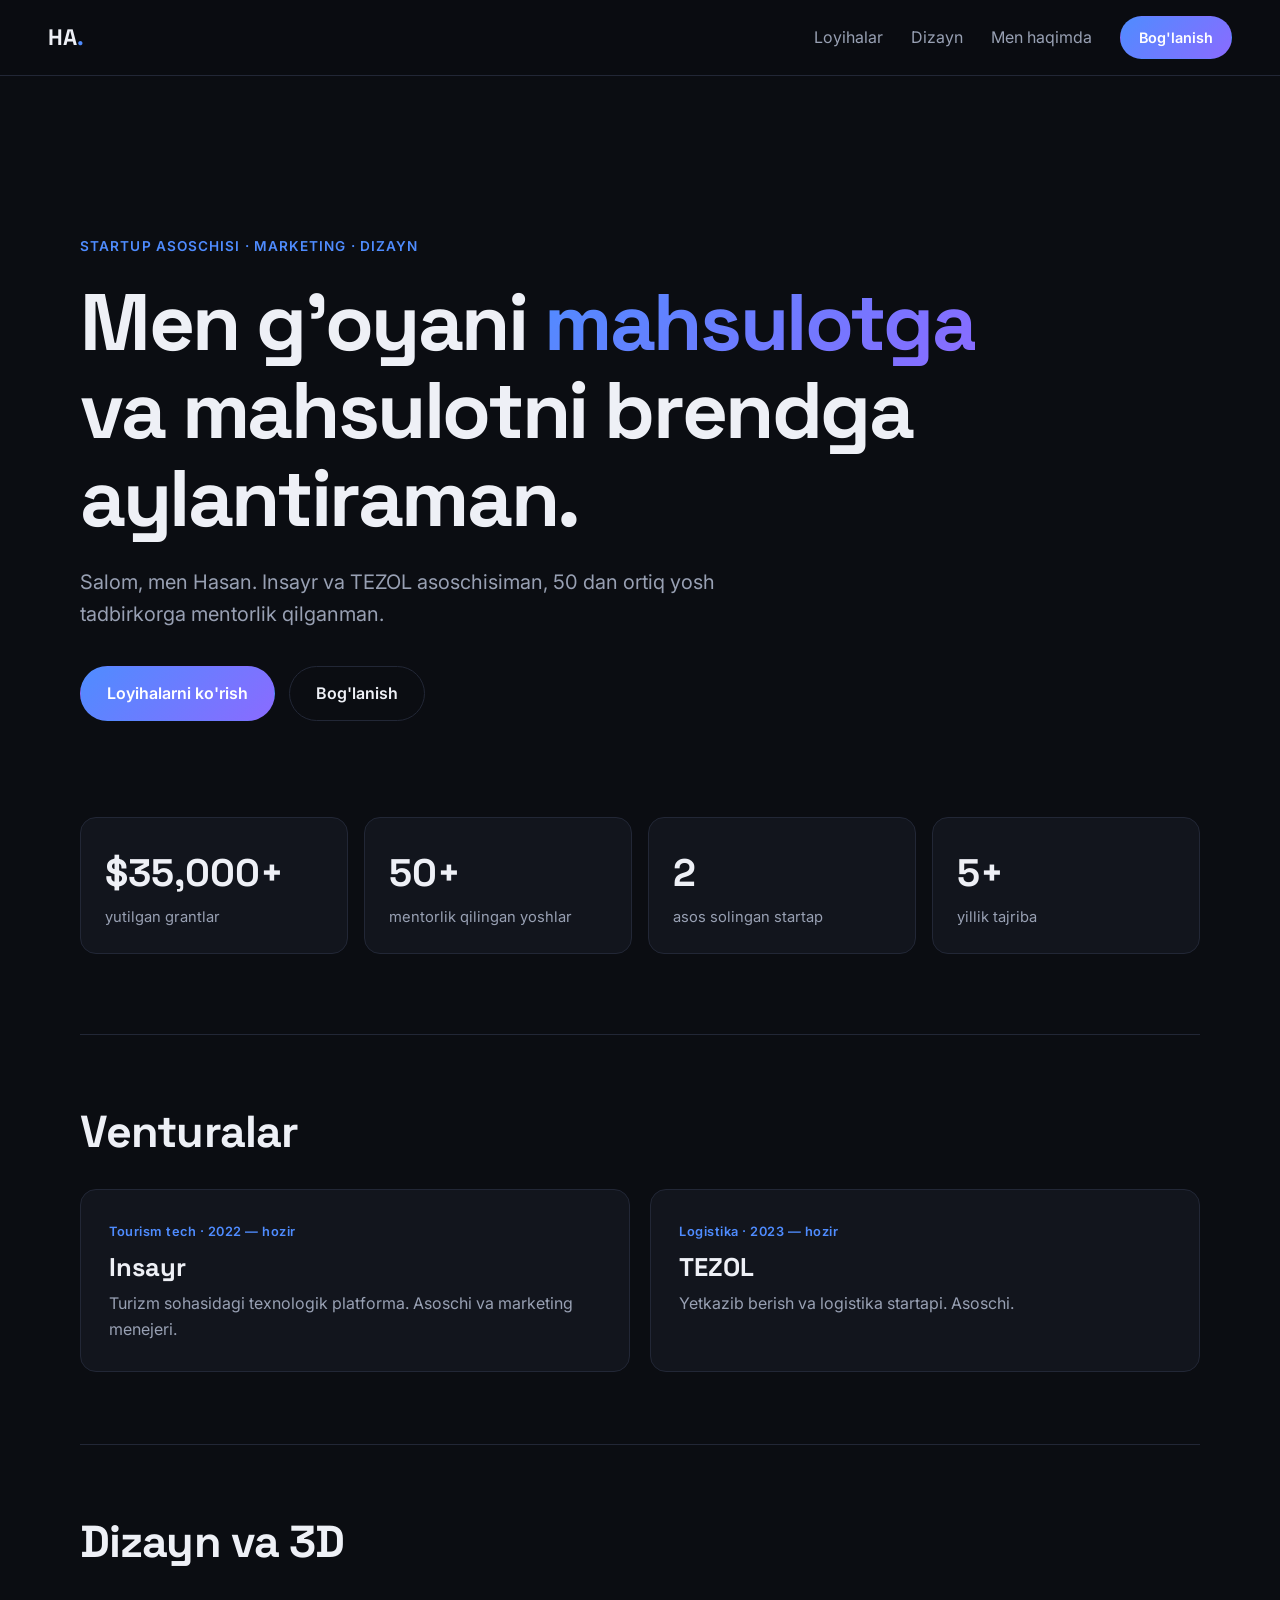
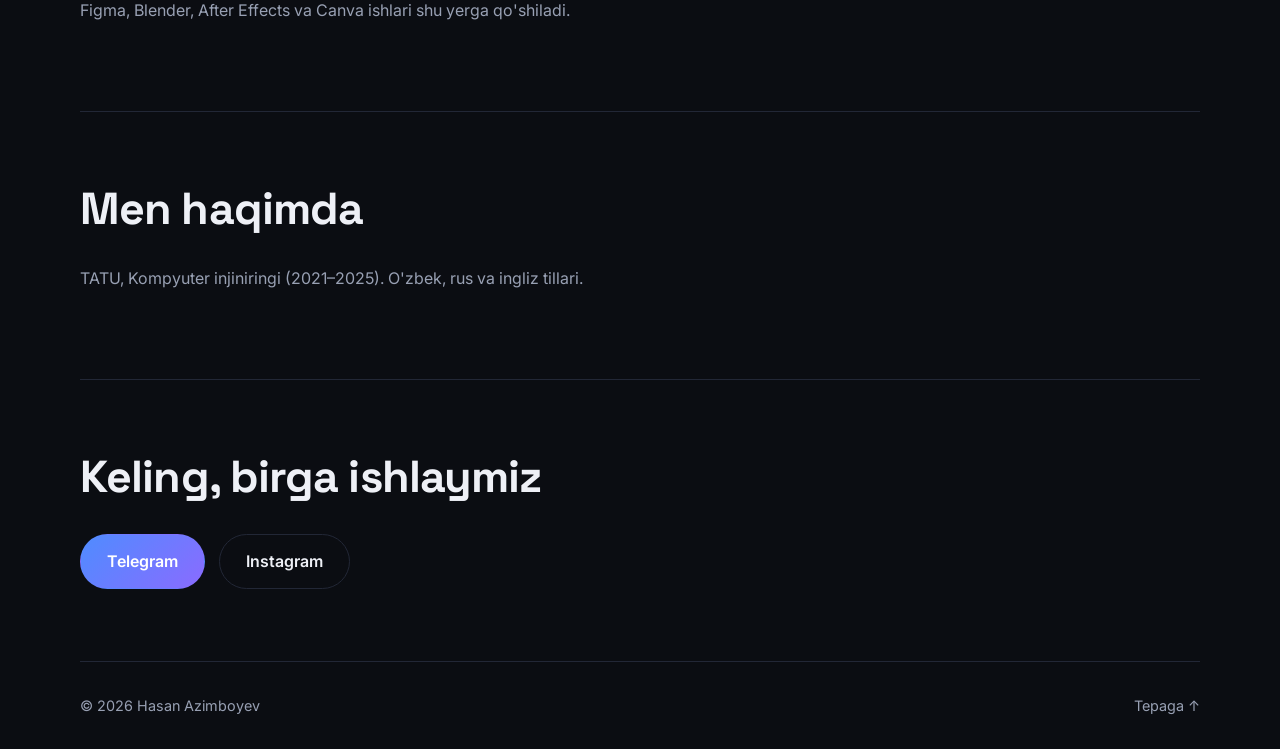
==== index.html @ 74a9dcaf "Add portfolio site: stage 1 (structure, design system, hero, sections) Co-Authored-By: Claude Sonnet" ====
<!doctype html>
<html lang="uz">
<head>
  <meta charset="utf-8">
  <meta name="viewport" content="width=device-width, initial-scale=1">
  <title>Hasan Azimboyev — Startup asoschisi, marketing va dizayn</title>
  <meta name="description" content="Hasan Azimboyev: Insayr va TEZOL asoschisi, marketing menejeri va dizayner. Portfolio.">
  <meta name="theme-color" content="#0b0d12">
  <link rel="preconnect" href="https://fonts.googleapis.com">
  <link rel="preconnect" href="https://fonts.gstatic.com" crossorigin>
  <link href="https://fonts.googleapis.com/css2?family=Inter:wght@400;500;600&family=Space+Grotesk:wght@500;600;700&display=swap" rel="stylesheet">
  <link rel="stylesheet" href="css/style.css">
</head>
<body>

  <!-- NAVIGATSIYA -->
  <header class="nav" id="top">
    <a class="nav__logo" href="#top">HA<span>.</span></a>
    <nav class="nav__links" id="navLinks" aria-label="Asosiy menyu">
      <a href="#ventures">Loyihalar</a>
      <a href="#design">Dizayn</a>
      <a href="#about">Men haqimda</a>
      <a href="#contact" class="btn btn--small">Bog'lanish</a>
    </nav>
    <button class="nav__toggle" id="navToggle" aria-label="Menyuni ochish" aria-expanded="false">
      <span></span><span></span>
    </button>
  </header>

  <main>
    <!-- 1. HERO -->
    <section class="hero container">
      <p class="eyebrow reveal">Startup asoschisi · Marketing · Dizayn</p>
      <h1 class="hero__title reveal">Men g'oyani <em>mahsulotga</em> va mahsulotni brendga aylantiraman.</h1>
      <p class="hero__lead reveal">Salom, men Hasan. Insayr va TEZOL asoschisiman, 50 dan ortiq yosh tadbirkorga mentorlik qilganman.</p>
      <div class="hero__cta reveal">
        <a href="#ventures" class="btn">Loyihalarni ko'rish</a>
        <a href="#contact" class="btn btn--ghost">Bog'lanish</a>
      </div>
    </section>

    <!-- 2. RAQAMLAR -->
    <section class="stats container" aria-label="Natijalar">
      <div class="stat reveal"><strong data-count="35000" data-prefix="$" data-suffix="+">$35,000+</strong><span>yutilgan grantlar</span></div>
      <div class="stat reveal"><strong data-count="50" data-suffix="+">50+</strong><span>mentorlik qilingan yoshlar</span></div>
      <div class="stat reveal"><strong data-count="2" data-suffix="">2</strong><span>asos solingan startap</span></div>
      <div class="stat reveal"><strong data-count="5" data-suffix="+">5+</strong><span>yillik tajriba</span></div>
    </section>

    <!-- 3. LOYIHALAR (4-bosqichda to'ldiriladi) -->
    <section class="section container" id="ventures">
      <h2 class="section__title reveal">Venturalar</h2>
      <div class="cards">
        <article class="card reveal">
          <span class="card__tag">Tourism tech · 2022 — hozir</span>
          <h3>Insayr</h3>
          <p>Turizm sohasidagi texnologik platforma. Asoschi va marketing menejeri.</p>
        </article>
        <article class="card reveal">
          <span class="card__tag">Logistika · 2023 — hozir</span>
          <h3>TEZOL</h3>
          <p>Yetkazib berish va logistika startapi. Asoschi.</p>
        </article>
      </div>
    </section>

    <!-- 4. DIZAYN VA 3D (4-bosqichda to'ldiriladi) -->
    <section class="section container" id="design">
      <h2 class="section__title reveal">Dizayn va 3D</h2>
      <p class="muted reveal">Figma, Blender, After Effects va Canva ishlari shu yerga qo'shiladi.</p>
    </section>

    <!-- 5. MEN HAQIMDA (4-bosqichda to'ldiriladi) -->
    <section class="section container" id="about">
      <h2 class="section__title reveal">Men haqimda</h2>
      <p class="muted reveal">TATU, Kompyuter injiniringi (2021–2025). O'zbek, rus va ingliz tillari.</p>
    </section>

    <!-- 6. ALOQA -->
    <section class="section container contact" id="contact">
      <h2 class="section__title reveal">Keling, birga ishlaymiz</h2>
      <div class="contact__links reveal">
        <a class="btn" href="https://t.me/Azimboyev_h" target="_blank" rel="noopener">Telegram</a>
        <a class="btn btn--ghost" href="https://instagram.com/hasan.az1mov" target="_blank" rel="noopener">Instagram</a>
      </div>
    </section>
  </main>

  <footer class="footer container">
    <span>© <span id="year">2026</span> Hasan Azimboyev</span>
    <a href="#top">Tepaga ↑</a>
  </footer>

  <script src="js/main.js"></script>
</body>
</html>
---- css/style.css ----
/* ===== 1. DIZAYN TIZIMI ===== */
:root {
  --bg: #0b0d12;
  --bg-2: #12151d;
  --text: #eef0f6;
  --muted: #98a0b3;
  --line: #222736;
  --accent: #4f8cff;
  --accent-2: #8a6bff;
  --radius: 16px;
  --font-body: "Inter", system-ui, -apple-system, "Segoe UI", sans-serif;
  --font-head: "Space Grotesk", var(--font-body);
  --gutter: clamp(16px, 5vw, 48px);
}

/* ===== 2. BAZA ===== */
*, *::before, *::after { box-sizing: border-box; }
html { scroll-behavior: smooth; scroll-padding-top: 80px; }
body {
  margin: 0;
  background: var(--bg);
  color: var(--text);
  font-family: var(--font-body);
  line-height: 1.6;
  -webkit-font-smoothing: antialiased;
}
a { color: inherit; text-decoration: none; }
h1, h2, h3 { font-family: var(--font-head); line-height: 1.1; margin: 0; }
.container { width: min(1120px, 100% - var(--gutter) * 2); margin-inline: auto; }
.muted { color: var(--muted); }

/* ===== 3. TUGMALAR ===== */
.btn {
  display: inline-flex; align-items: center; justify-content: center;
  padding: 14px 26px; border-radius: 999px; font-weight: 600;
  background: linear-gradient(135deg, var(--accent), var(--accent-2));
  color: #fff; border: 1px solid transparent;
  transition: transform .2s ease, box-shadow .2s ease;
}
.btn:hover { transform: translateY(-2px); box-shadow: 0 10px 30px -10px var(--accent); }
.btn--ghost { background: transparent; border-color: var(--line); color: var(--text); }
.btn--ghost:hover { border-color: var(--accent); box-shadow: none; }
.btn--small { padding: 9px 18px; font-size: .9rem; }

/* ===== 4. NAVIGATSIYA ===== */
.nav {
  position: sticky; top: 0; z-index: 50;
  display: flex; align-items: center; justify-content: space-between;
  padding: 16px var(--gutter);
  background: color-mix(in srgb, var(--bg) 80%, transparent);
  backdrop-filter: blur(14px);
  border-bottom: 1px solid var(--line);
}
.nav__logo { font-family: var(--font-head); font-weight: 700; font-size: 1.4rem; }
.nav__logo span { color: var(--accent); }
.nav__links { display: flex; align-items: center; gap: 28px; }
.nav__links a:not(.btn) { color: var(--muted); transition: color .2s; }
.nav__links a:not(.btn):hover { color: var(--text); }
.nav__toggle { display: none; background: none; border: 0; padding: 8px; cursor: pointer; }
.nav__toggle span { display: block; width: 24px; height: 2px; background: var(--text); margin: 6px 0; transition: transform .25s; }

/* ===== 5. HERO ===== */
.hero { padding: clamp(72px, 14vw, 160px) 0 clamp(48px, 8vw, 96px); }
.eyebrow { color: var(--accent); font-weight: 600; letter-spacing: .08em; text-transform: uppercase; font-size: .85rem; margin: 0 0 20px; }
.hero__title { font-size: clamp(2.4rem, 7vw, 5rem); letter-spacing: -0.03em; max-width: 18ch; }
.hero__title em {
  font-style: normal;
  background: linear-gradient(135deg, var(--accent), var(--accent-2));
  -webkit-background-clip: text; background-clip: text; color: transparent;
}
.hero__lead { color: var(--muted); font-size: clamp(1.05rem, 2vw, 1.25rem); max-width: 52ch; margin: 24px 0 36px; }
.hero__cta { display: flex; flex-wrap: wrap; gap: 14px; }

/* ===== 6. RAQAMLAR ===== */
.stats {
  display: grid; grid-template-columns: repeat(4, 1fr); gap: 16px;
  padding-bottom: 80px;
}
.stat { background: var(--bg-2); border: 1px solid var(--line); border-radius: var(--radius); padding: 24px; }
.stat strong { display: block; font-family: var(--font-head); font-size: clamp(1.7rem, 3.5vw, 2.4rem); }
.stat span { color: var(--muted); font-size: .92rem; }

/* ===== 7. BO'LIMLAR VA KARTALAR ===== */
.section { padding: 72px 0; border-top: 1px solid var(--line); }
.section__title { font-size: clamp(1.8rem, 4vw, 2.8rem); margin-bottom: 32px; letter-spacing: -0.02em; }
.cards { display: grid; grid-template-columns: repeat(auto-fit, minmax(280px, 1fr)); gap: 20px; }
.card { background: var(--bg-2); border: 1px solid var(--line); border-radius: var(--radius); padding: 28px; transition: transform .25s, border-color .25s; }
.card:hover { transform: translateY(-4px); border-color: var(--accent); }
.card__tag { color: var(--accent); font-size: .8rem; font-weight: 600; letter-spacing: .04em; }
.card h3 { font-size: 1.6rem; margin: 10px 0; }
.card p { color: var(--muted); margin: 0; }

/* ===== 8. ALOQA VA FOOTER ===== */
.contact__links { display: flex; flex-wrap: wrap; gap: 14px; }
.footer { display: flex; justify-content: space-between; padding: 32px 0; color: var(--muted); border-top: 1px solid var(--line); font-size: .9rem; }

/* ===== 9. ANIMATSIYA ===== */
.reveal { opacity: 0; transform: translateY(24px); transition: opacity .7s ease, transform .7s ease; }
.reveal.is-visible { opacity: 1; transform: none; }
@media (prefers-reduced-motion: reduce) {
  html { scroll-behavior: auto; }
  .reveal { opacity: 1; transform: none; transition: none; }
}

/* ===== 10. MOBIL ===== */
@media (max-width: 760px) {
  .stats { grid-template-columns: repeat(2, 1fr); }
  .nav__toggle { display: block; }
  .nav__links {
    position: absolute; inset: 100% 0 auto 0; flex-direction: column; align-items: flex-start;
    gap: 18px; padding: 24px var(--gutter); background: var(--bg-2);
    border-bottom: 1px solid var(--line); display: none;
  }
  .nav__links.is-open { display: flex; }
}
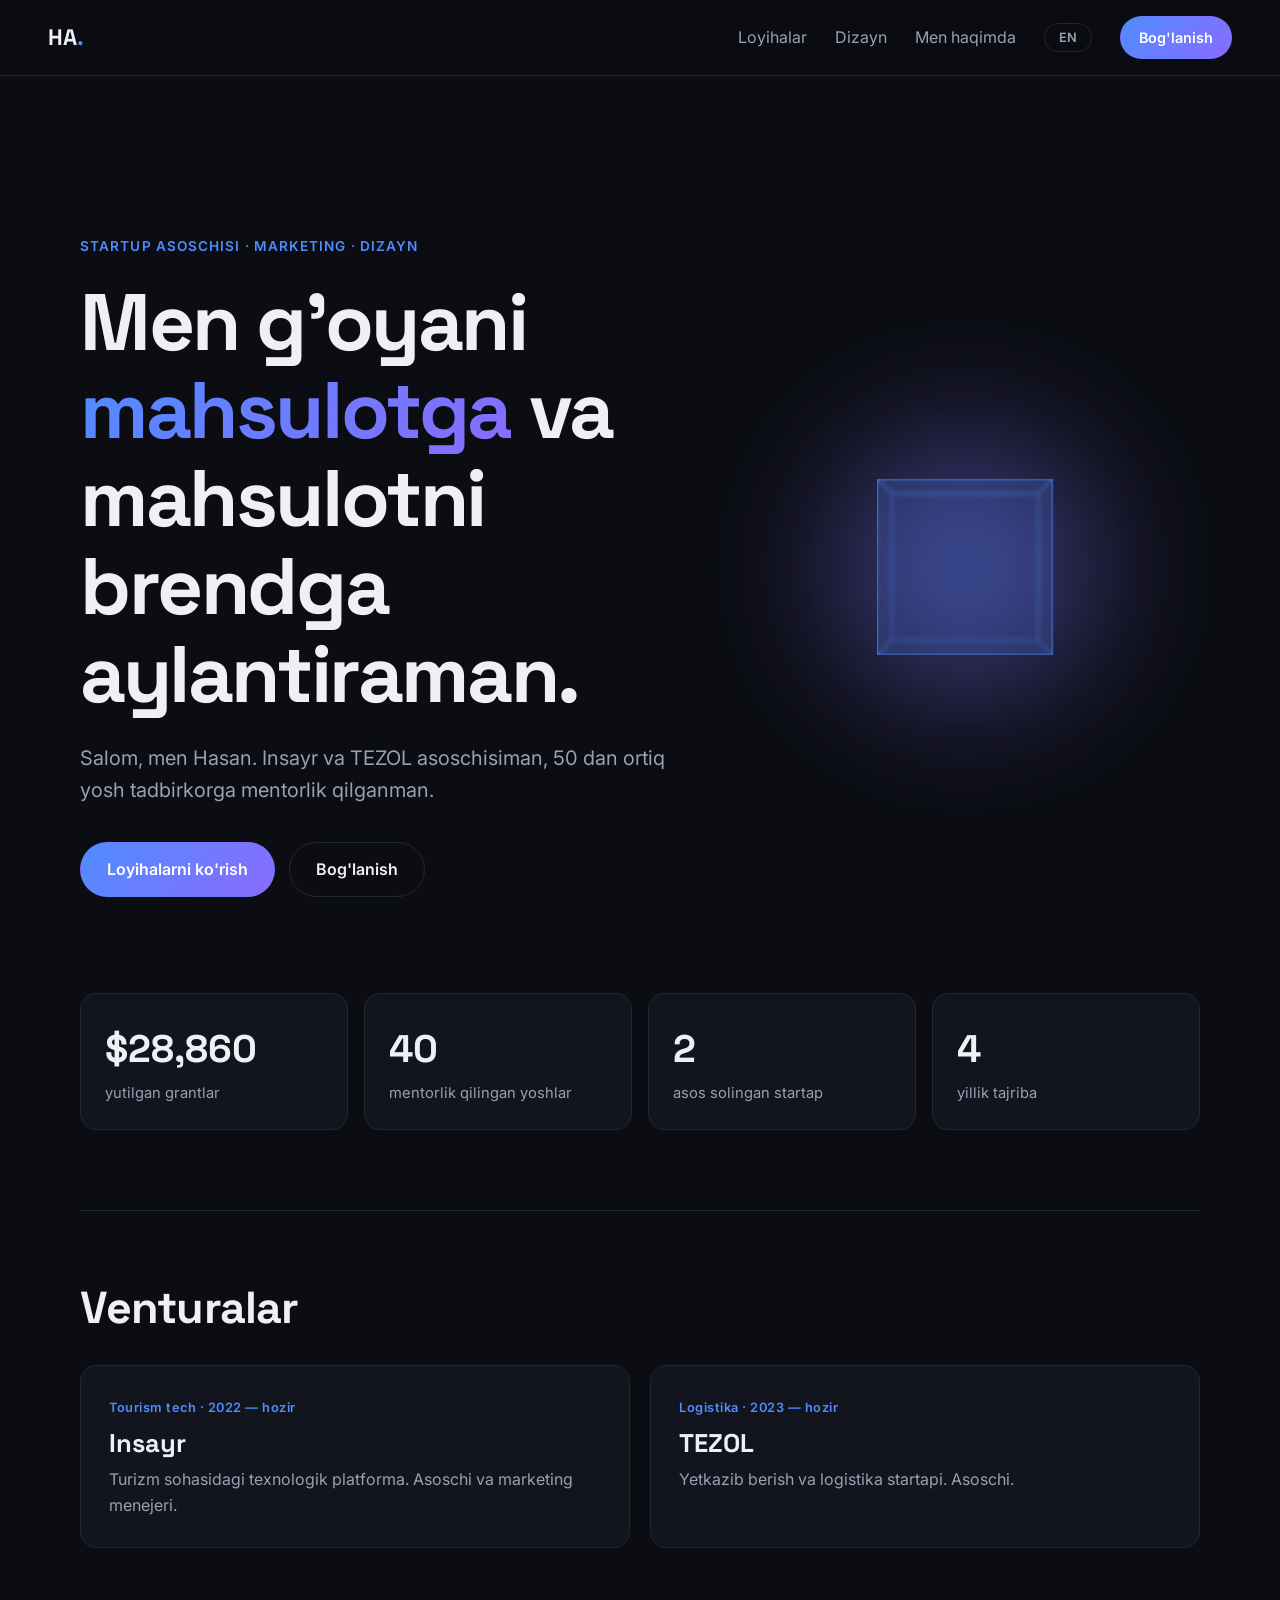
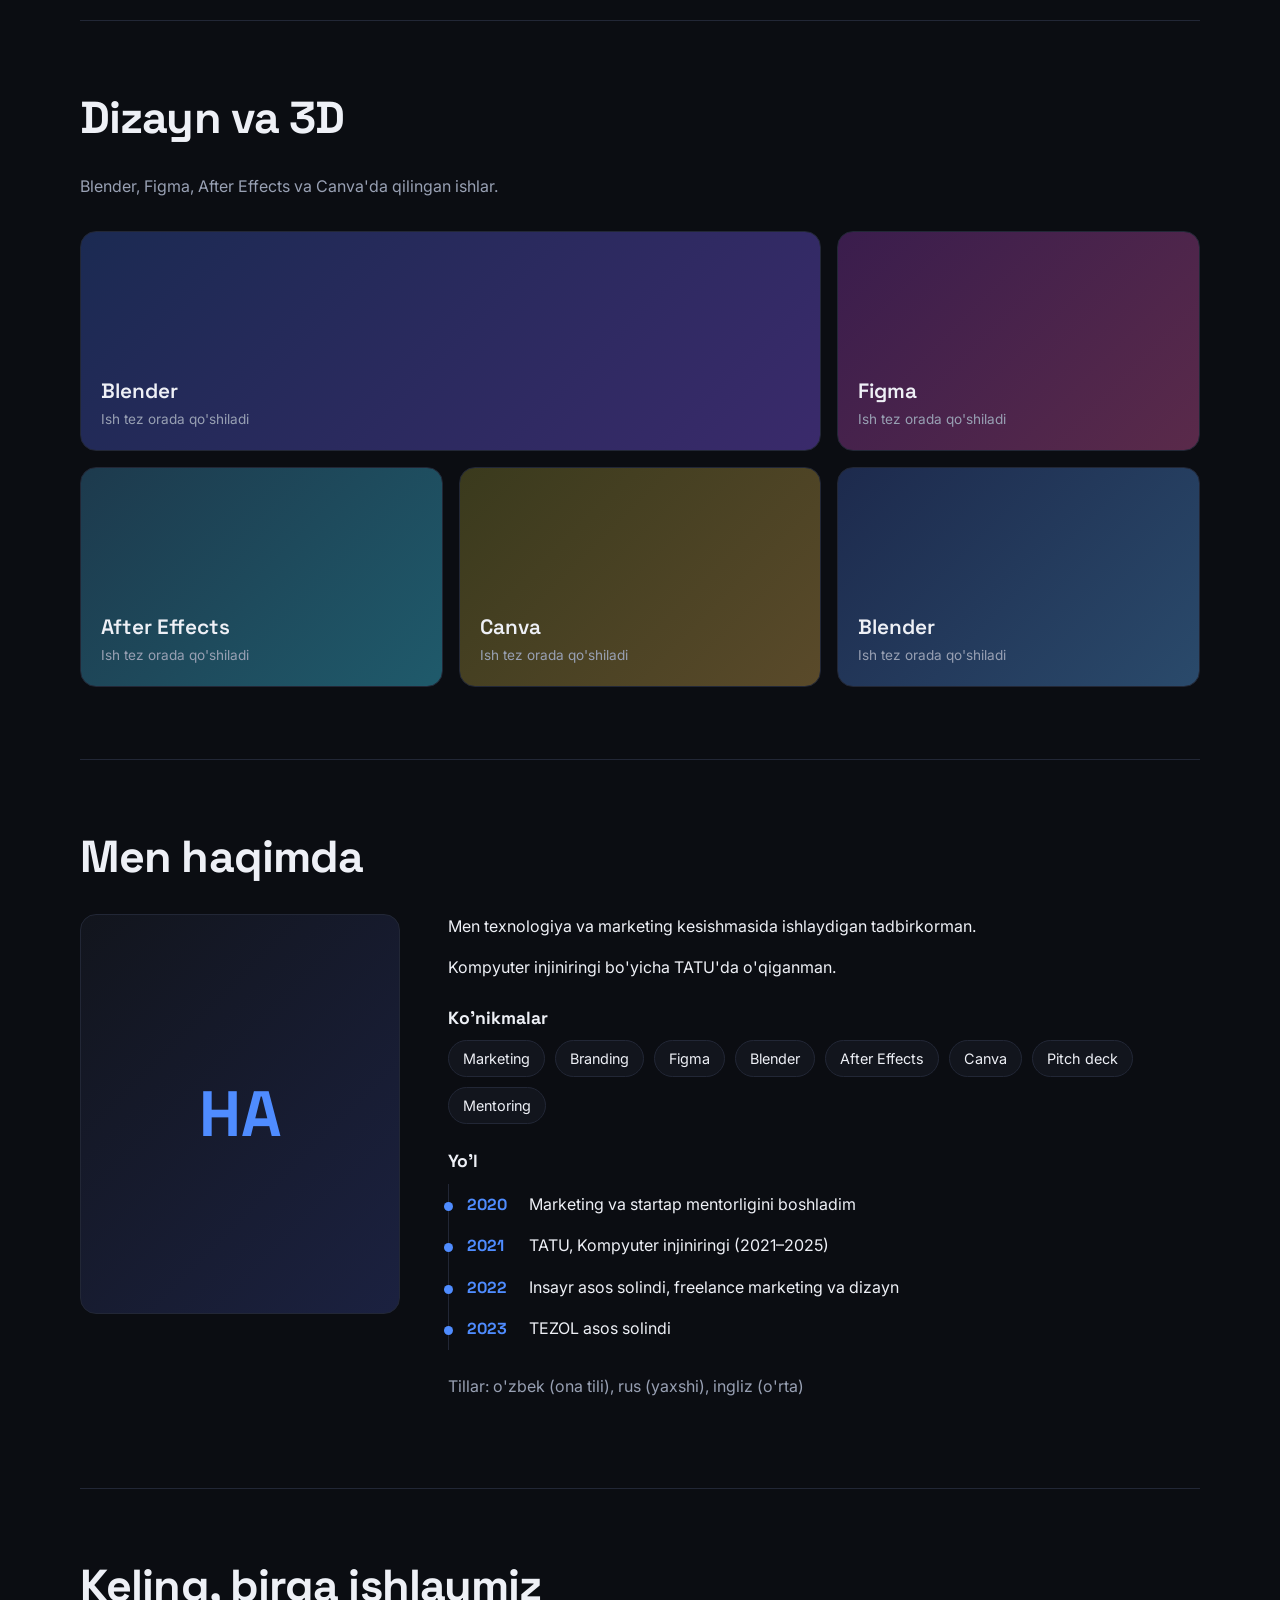
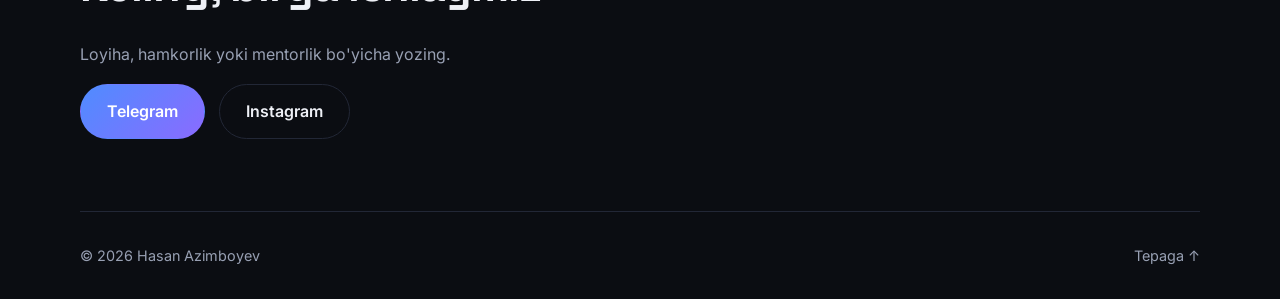
==== commit 6a5d7402: "Stage 2: UZ/EN switcher, hero 3D cube, design gallery, about section, count-up stats Co-Authored-By:" ====
--- a/index.html
+++ b/index.html
@@ -17,10 +17,11 @@
   <header class="nav" id="top">
     <a class="nav__logo" href="#top">HA<span>.</span></a>
     <nav class="nav__links" id="navLinks" aria-label="Asosiy menyu">
-      <a href="#ventures">Loyihalar</a>
-      <a href="#design">Dizayn</a>
-      <a href="#about">Men haqimda</a>
-      <a href="#contact" class="btn btn--small">Bog'lanish</a>
+      <a href="#ventures" data-i18n="nav.ventures">Loyihalar</a>
+      <a href="#design" data-i18n="nav.design">Dizayn</a>
+      <a href="#about" data-i18n="nav.about">Men haqimda</a>
+      <button class="lang" id="langBtn" aria-label="Tilni almashtirish">EN</button>
+      <a href="#contact" class="btn btn--small" data-i18n="nav.contact">Bog'lanish</a>
     </nav>
     <button class="nav__toggle" id="navToggle" aria-label="Menyuni ochish" aria-expanded="false">
       <span></span><span></span>
@@ -30,55 +31,95 @@
   <main>
     <!-- 1. HERO -->
     <section class="hero container">
-      <p class="eyebrow reveal">Startup asoschisi · Marketing · Dizayn</p>
-      <h1 class="hero__title reveal">Men g'oyani <em>mahsulotga</em> va mahsulotni brendga aylantiraman.</h1>
-      <p class="hero__lead reveal">Salom, men Hasan. Insayr va TEZOL asoschisiman, 50 dan ortiq yosh tadbirkorga mentorlik qilganman.</p>
-      <div class="hero__cta reveal">
-        <a href="#ventures" class="btn">Loyihalarni ko'rish</a>
-        <a href="#contact" class="btn btn--ghost">Bog'lanish</a>
+      <div class="hero__text">
+        <p class="eyebrow reveal" data-i18n="hero.eyebrow">Startup asoschisi · Marketing · Dizayn</p>
+        <h1 class="hero__title reveal" data-i18n-html="hero.title">Men g'oyani <em>mahsulotga</em> va mahsulotni brendga aylantiraman.</h1>
+        <p class="hero__lead reveal" data-i18n="hero.lead">Salom, men Hasan. Insayr va TEZOL asoschisiman, 50 dan ortiq yosh tadbirkorga mentorlik qilganman.</p>
+        <div class="hero__cta reveal">
+          <a href="#ventures" class="btn" data-i18n="hero.cta1">Loyihalarni ko'rish</a>
+          <a href="#contact" class="btn btn--ghost" data-i18n="hero.cta2">Bog'lanish</a>
+        </div>
+      </div>
+      <!-- Blender ishi tayyor bo'lgach shu blok video/rasm bilan almashtiriladi -->
+      <div class="hero__visual" aria-hidden="true">
+        <div class="glow"></div>
+        <div class="cube">
+          <i class="f1"></i><i class="f2"></i><i class="f3"></i><i class="f4"></i><i class="f5"></i><i class="f6"></i>
+        </div>
       </div>
     </section>
 
     <!-- 2. RAQAMLAR -->
     <section class="stats container" aria-label="Natijalar">
-      <div class="stat reveal"><strong data-count="35000" data-prefix="$" data-suffix="+">$35,000+</strong><span>yutilgan grantlar</span></div>
-      <div class="stat reveal"><strong data-count="50" data-suffix="+">50+</strong><span>mentorlik qilingan yoshlar</span></div>
-      <div class="stat reveal"><strong data-count="2" data-suffix="">2</strong><span>asos solingan startap</span></div>
-      <div class="stat reveal"><strong data-count="5" data-suffix="+">5+</strong><span>yillik tajriba</span></div>
+      <div class="stat reveal"><strong data-count="35000" data-prefix="$" data-suffix="+">$35,000+</strong><span data-i18n="stat.grants">yutilgan grantlar</span></div>
+      <div class="stat reveal"><strong data-count="50" data-suffix="+">50+</strong><span data-i18n="stat.mentored">mentorlik qilingan yoshlar</span></div>
+      <div class="stat reveal"><strong data-count="2" data-suffix="">2</strong><span data-i18n="stat.startups">asos solingan startap</span></div>
+      <div class="stat reveal"><strong data-count="5" data-suffix="+">5+</strong><span data-i18n="stat.years">yillik tajriba</span></div>
     </section>
 
-    <!-- 3. LOYIHALAR (4-bosqichda to'ldiriladi) -->
+    <!-- 3. VENTURALAR -->
     <section class="section container" id="ventures">
-      <h2 class="section__title reveal">Venturalar</h2>
+      <h2 class="section__title reveal" data-i18n="ventures.title">Venturalar</h2>
       <div class="cards">
         <article class="card reveal">
-          <span class="card__tag">Tourism tech · 2022 — hozir</span>
+          <span class="card__tag" data-i18n="insayr.tag">Tourism tech · 2022 — hozir</span>
           <h3>Insayr</h3>
-          <p>Turizm sohasidagi texnologik platforma. Asoschi va marketing menejeri.</p>
+          <p data-i18n="insayr.desc">Turizm sohasidagi texnologik platforma. Asoschi va marketing menejeri.</p>
         </article>
         <article class="card reveal">
-          <span class="card__tag">Logistika · 2023 — hozir</span>
+          <span class="card__tag" data-i18n="tezol.tag">Logistika · 2023 — hozir</span>
           <h3>TEZOL</h3>
-          <p>Yetkazib berish va logistika startapi. Asoschi.</p>
+          <p data-i18n="tezol.desc">Yetkazib berish va logistika startapi. Asoschi.</p>
         </article>
       </div>
     </section>
 
-    <!-- 4. DIZAYN VA 3D (4-bosqichda to'ldiriladi) -->
+    <!-- 4. DIZAYN VA 3D -->
     <section class="section container" id="design">
-      <h2 class="section__title reveal">Dizayn va 3D</h2>
-      <p class="muted reveal">Figma, Blender, After Effects va Canva ishlari shu yerga qo'shiladi.</p>
+      <h2 class="section__title reveal" data-i18n="design.title">Dizayn va 3D</h2>
+      <p class="muted reveal" data-i18n="design.lead">Blender, Figma, After Effects va Canva'da qilingan ishlar.</p>
+      <!-- Haqiqiy ish qo'shish: <img src="assets/img/nom.jpg" alt="..."> ni .tile ichiga qo'ying -->
+      <div class="gallery">
+        <figure class="tile tile--wide reveal t1"><span class="tile__tool">Blender</span><figcaption data-i18n="design.soon">Ish tez orada qo'shiladi</figcaption></figure>
+        <figure class="tile reveal t2"><span class="tile__tool">Figma</span><figcaption data-i18n="design.soon">Ish tez orada qo'shiladi</figcaption></figure>
+        <figure class="tile reveal t3"><span class="tile__tool">After Effects</span><figcaption data-i18n="design.soon">Ish tez orada qo'shiladi</figcaption></figure>
+        <figure class="tile reveal t4"><span class="tile__tool">Canva</span><figcaption data-i18n="design.soon">Ish tez orada qo'shiladi</figcaption></figure>
+        <figure class="tile reveal t5"><span class="tile__tool">Blender</span><figcaption data-i18n="design.soon">Ish tez orada qo'shiladi</figcaption></figure>
+      </div>
     </section>
 
-    <!-- 5. MEN HAQIMDA (4-bosqichda to'ldiriladi) -->
+    <!-- 5. MEN HAQIMDA -->
     <section class="section container" id="about">
-      <h2 class="section__title reveal">Men haqimda</h2>
-      <p class="muted reveal">TATU, Kompyuter injiniringi (2021–2025). O'zbek, rus va ingliz tillari.</p>
+      <h2 class="section__title reveal" data-i18n="about.title">Men haqimda</h2>
+      <div class="about">
+        <div class="about__photo reveal">
+          <span>HA</span>
+          <!-- Rasmingizni assets/img/hasan.jpg nomi bilan qo'ysangiz, avtomatik chiqadi -->
+          <img src="assets/img/hasan.jpg" alt="Hasan Azimboyev" onerror="this.remove()">
+        </div>
+        <div class="about__body">
+          <p class="reveal" data-i18n="about.p1">Men texnologiya va marketing kesishmasida ishlaydigan tadbirkorman.</p>
+          <p class="reveal" data-i18n="about.p2">Kompyuter injiniringi bo'yicha TATU'da o'qiganman.</p>
+          <h3 class="reveal" data-i18n="about.skills">Ko'nikmalar</h3>
+          <ul class="chips reveal">
+            <li>Marketing</li><li>Branding</li><li>Figma</li><li>Blender</li><li>After Effects</li><li>Canva</li><li>Pitch deck</li><li>Mentoring</li>
+          </ul>
+          <h3 class="reveal" data-i18n="about.timeline">Yo'l</h3>
+          <ol class="timeline reveal">
+            <li><b>2020</b><span data-i18n="tl.2020">Marketing va startap mentorligini boshladim</span></li>
+            <li><b>2021</b><span data-i18n="tl.2021">TATU, Kompyuter injiniringi (2021–2025)</span></li>
+            <li><b>2022</b><span data-i18n="tl.2022">Insayr asos solindi, freelance marketing va dizayn</span></li>
+            <li><b>2023</b><span data-i18n="tl.2023">TEZOL asos solindi</span></li>
+          </ol>
+          <p class="muted reveal" data-i18n="about.langs">Tillar: o'zbek (ona tili), rus (yaxshi), ingliz (o'rta)</p>
+        </div>
+      </div>
     </section>
 
     <!-- 6. ALOQA -->
     <section class="section container contact" id="contact">
-      <h2 class="section__title reveal">Keling, birga ishlaymiz</h2>
+      <h2 class="section__title reveal" data-i18n="contact.title">Keling, birga ishlaymiz</h2>
+      <p class="muted reveal" data-i18n="contact.lead">Loyiha, hamkorlik yoki mentorlik bo'yicha yozing.</p>
       <div class="contact__links reveal">
         <a class="btn" href="https://t.me/Azimboyev_h" target="_blank" rel="noopener">Telegram</a>
         <a class="btn btn--ghost" href="https://instagram.com/hasan.az1mov" target="_blank" rel="noopener">Instagram</a>
@@ -88,9 +129,10 @@
 
   <footer class="footer container">
     <span>© <span id="year">2026</span> Hasan Azimboyev</span>
-    <a href="#top">Tepaga ↑</a>
+    <a href="#top" data-i18n="footer.top">Tepaga ↑</a>
   </footer>
 
+  <script src="js/i18n.js"></script>
   <script src="js/main.js"></script>
 </body>
 </html>
--- a/css/style.css
+++ b/css/style.css
@@ -113,3 +113,87 @@
   }
   .nav__links.is-open { display: flex; }
 }
+
+/* ===== 11. 2-BOSQICH: HERO VIZUALI ===== */
+.hero { display: grid; grid-template-columns: 1.3fr 1fr; align-items: center; gap: 40px; }
+.hero__visual { position: relative; display: grid; place-items: center; min-height: 320px; perspective: 900px; }
+.glow {
+  position: absolute; width: 320px; height: 320px; border-radius: 50%;
+  background: radial-gradient(circle, var(--accent) 0%, var(--accent-2) 45%, transparent 70%);
+  filter: blur(70px); opacity: .45; animation: pulse 6s ease-in-out infinite;
+}
+.cube { position: relative; width: 160px; height: 160px; transform-style: preserve-3d; animation: spin 18s linear infinite; }
+.cube i {
+  position: absolute; inset: 0; border: 1px solid color-mix(in srgb, var(--accent) 70%, transparent);
+  background: color-mix(in srgb, var(--accent) 10%, transparent); backdrop-filter: blur(2px);
+}
+.cube .f1 { transform: translateZ(80px); }
+.cube .f2 { transform: rotateY(180deg) translateZ(80px); }
+.cube .f3 { transform: rotateY(90deg) translateZ(80px); }
+.cube .f4 { transform: rotateY(-90deg) translateZ(80px); }
+.cube .f5 { transform: rotateX(90deg) translateZ(80px); }
+.cube .f6 { transform: rotateX(-90deg) translateZ(80px); }
+@keyframes spin { to { transform: rotateX(360deg) rotateY(360deg); } }
+@keyframes pulse { 50% { opacity: .7; transform: scale(1.1); } }
+
+/* ===== 12. TIL TUGMASI ===== */
+.lang {
+  background: transparent; color: var(--muted); border: 1px solid var(--line);
+  border-radius: 999px; padding: 6px 14px; font: 600 .8rem var(--font-body); cursor: pointer;
+  transition: color .2s, border-color .2s;
+}
+.lang:hover { color: var(--text); border-color: var(--accent); }
+
+/* ===== 13. DIZAYN GALEREYASI ===== */
+.gallery { display: grid; grid-template-columns: repeat(3, 1fr); gap: 16px; margin-top: 32px; }
+.tile {
+  position: relative; margin: 0; min-height: 220px; border-radius: var(--radius); overflow: hidden;
+  border: 1px solid var(--line); display: flex; flex-direction: column; justify-content: flex-end; padding: 20px;
+  transition: transform .25s, border-color .25s;
+}
+.tile:hover { transform: translateY(-4px); border-color: var(--accent); }
+.tile--wide { grid-column: span 2; }
+.tile img { position: absolute; inset: 0; width: 100%; height: 100%; object-fit: cover; }
+.tile__tool { position: relative; font-family: var(--font-head); font-size: 1.3rem; font-weight: 600; }
+.tile figcaption { position: relative; color: var(--muted); font-size: .85rem; }
+.t1 { background: linear-gradient(135deg, #1b2a52, #3a2a6b); }
+.t2 { background: linear-gradient(135deg, #3a1d4d, #5a2a4a); }
+.t3 { background: linear-gradient(135deg, #1d3a4d, #1f5a6b); }
+.t4 { background: linear-gradient(135deg, #3a3a1d, #5a4a2a); }
+.t5 { background: linear-gradient(135deg, #1d2a4d, #2a4a6b); }
+
+/* ===== 14. MEN HAQIMDA ===== */
+.about { display: grid; grid-template-columns: 320px 1fr; gap: 48px; align-items: start; }
+.about__photo {
+  position: relative; aspect-ratio: 4 / 5; border-radius: var(--radius); overflow: hidden;
+  border: 1px solid var(--line); display: grid; place-items: center;
+  background: linear-gradient(135deg, var(--bg-2), #1b2140);
+}
+.about__photo span { font-family: var(--font-head); font-size: 4rem; font-weight: 700; color: var(--accent); }
+.about__photo img { position: absolute; inset: 0; width: 100%; height: 100%; object-fit: cover; }
+.about__body p { margin: 0 0 16px; max-width: 62ch; }
+.about__body h3 { font-size: 1.1rem; margin: 28px 0 12px; }
+.chips { list-style: none; display: flex; flex-wrap: wrap; gap: 10px; padding: 0; margin: 0; }
+.chips li { border: 1px solid var(--line); background: var(--bg-2); border-radius: 999px; padding: 6px 14px; font-size: .9rem; }
+.timeline { list-style: none; padding: 0 0 0 18px; margin: 0 0 24px; border-left: 1px solid var(--line); }
+.timeline li { position: relative; display: flex; gap: 18px; padding: 8px 0; }
+.timeline li::before {
+  content: ""; position: absolute; left: -23px; top: 18px; width: 9px; height: 9px;
+  border-radius: 50%; background: var(--accent);
+}
+.timeline b { font-family: var(--font-head); color: var(--accent); min-width: 44px; }
+
+/* ===== 15. 2-BOSQICH: MOBIL ===== */
+@media (max-width: 900px) {
+  .hero { grid-template-columns: 1fr; }
+  .hero__visual { min-height: 240px; order: -1; }
+  .about { grid-template-columns: 1fr; }
+  .about__photo { max-width: 280px; }
+}
+@media (max-width: 760px) {
+  .gallery { grid-template-columns: 1fr; }
+  .tile--wide { grid-column: auto; }
+}
+@media (prefers-reduced-motion: reduce) {
+  .cube, .glow { animation: none; }
+}
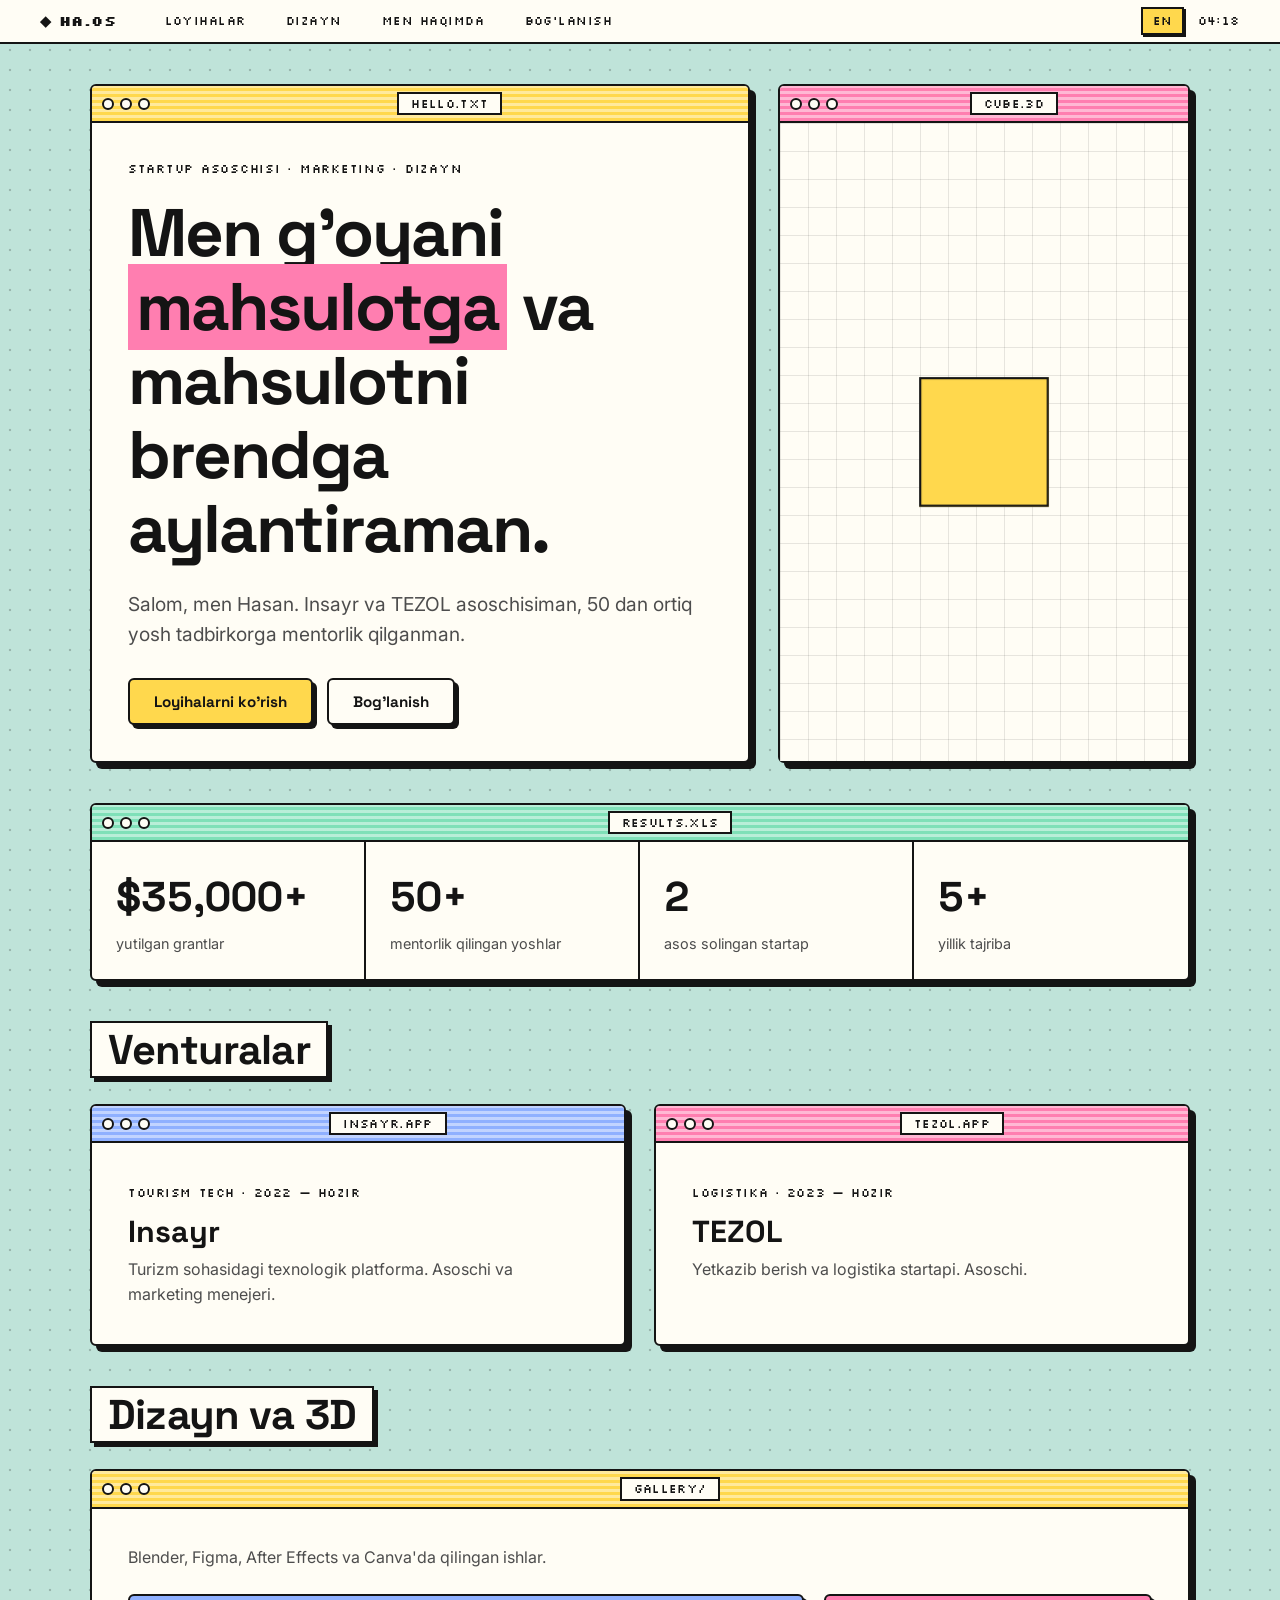
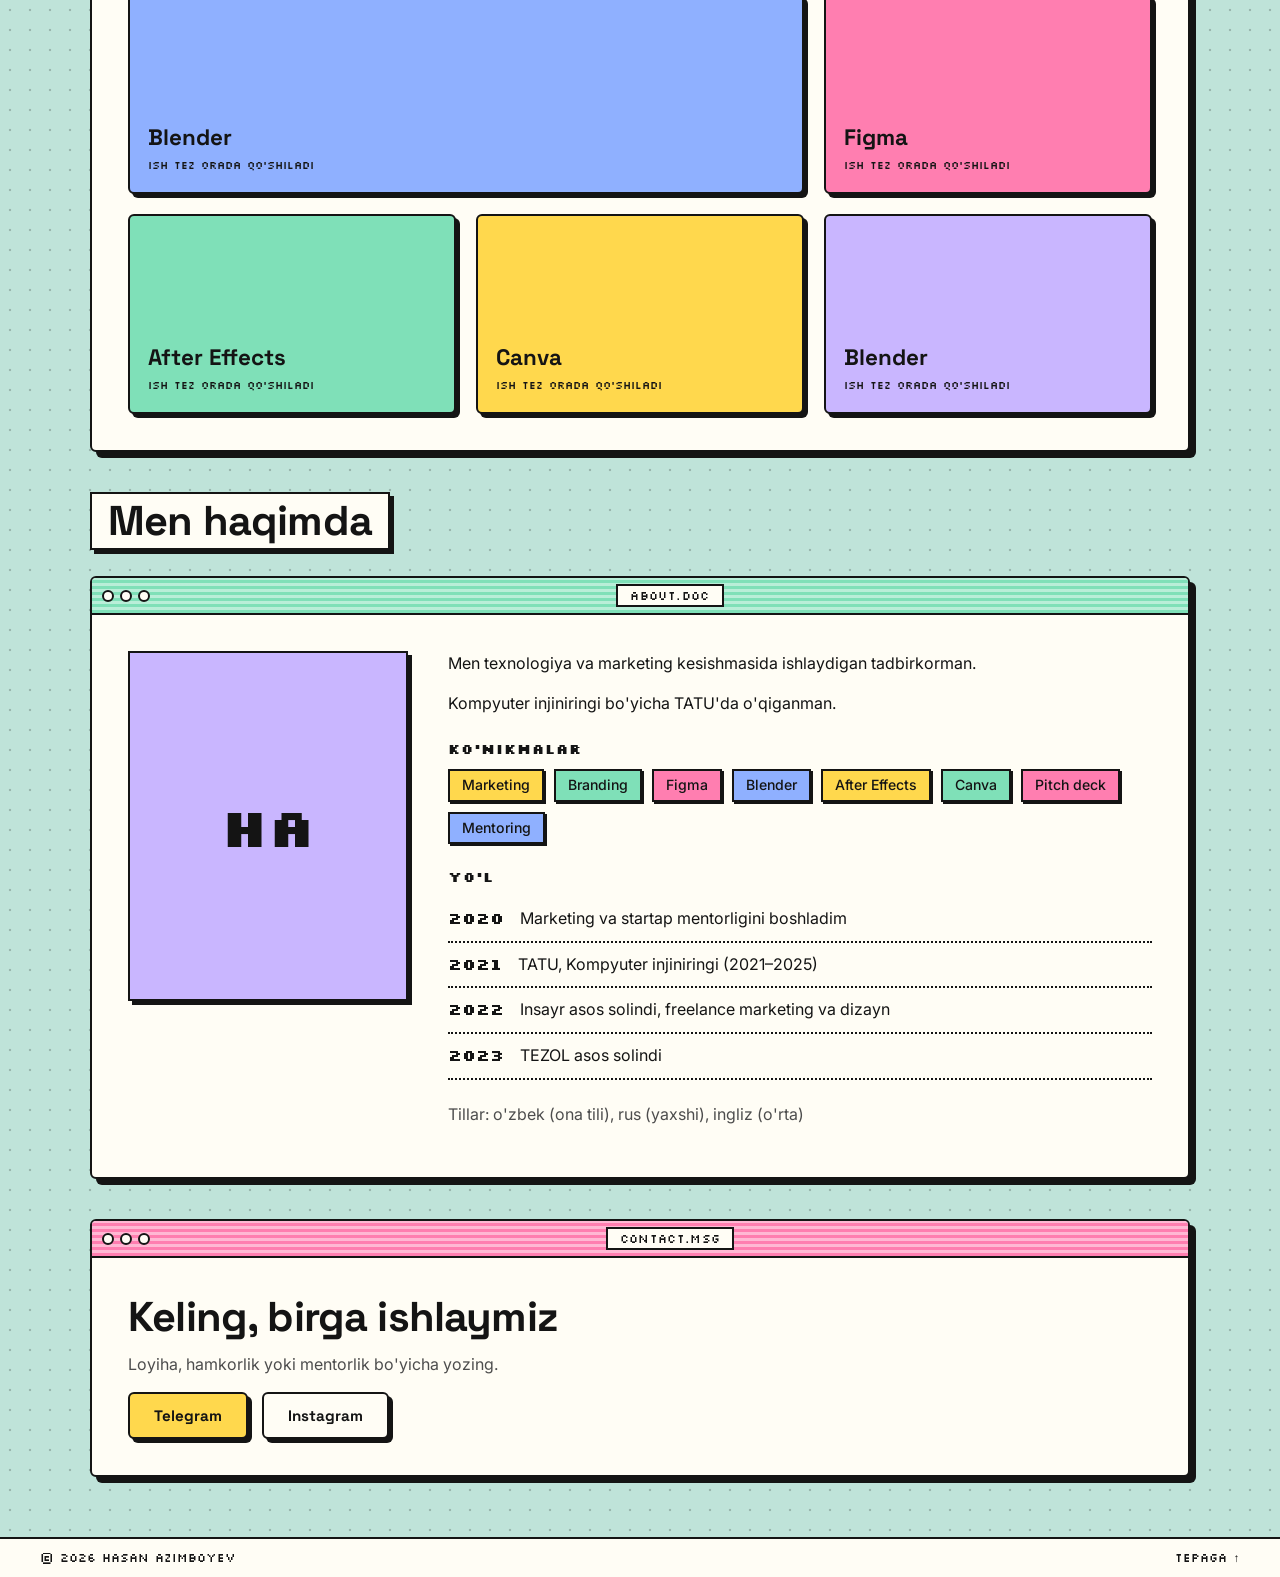
==== commit b5837699: "Redesign: retro Mac OS style (windows, title bars, pastel palette, 3D cube) Co-Authored-By: Claude S" ====
--- a/index.html
+++ b/index.html
@@ -5,71 +5,89 @@
   <meta name="viewport" content="width=device-width, initial-scale=1">
   <title>Hasan Azimboyev — Startup asoschisi, marketing va dizayn</title>
   <meta name="description" content="Hasan Azimboyev: Insayr va TEZOL asoschisi, marketing menejeri va dizayner. Portfolio.">
-  <meta name="theme-color" content="#0b0d12">
+  <meta name="theme-color" content="#bfe3d9">
   <link rel="preconnect" href="https://fonts.googleapis.com">
   <link rel="preconnect" href="https://fonts.gstatic.com" crossorigin>
-  <link href="https://fonts.googleapis.com/css2?family=Inter:wght@400;500;600&family=Space+Grotesk:wght@500;600;700&display=swap" rel="stylesheet">
+  <link href="https://fonts.googleapis.com/css2?family=Inter:wght@400;500;600&family=Silkscreen:wght@400;700&family=Space+Grotesk:wght@500;700&display=swap" rel="stylesheet">
   <link rel="stylesheet" href="css/style.css">
 </head>
 <body>
 
-  <!-- NAVIGATSIYA -->
-  <header class="nav" id="top">
-    <a class="nav__logo" href="#top">HA<span>.</span></a>
-    <nav class="nav__links" id="navLinks" aria-label="Asosiy menyu">
+  <!-- MENYU PANELI (Mac OS uslubi) -->
+  <header class="menubar" id="top">
+    <a class="menubar__logo" href="#top">◆ HA.OS</a>
+    <nav class="menubar__links" id="navLinks" aria-label="Asosiy menyu">
       <a href="#ventures" data-i18n="nav.ventures">Loyihalar</a>
       <a href="#design" data-i18n="nav.design">Dizayn</a>
       <a href="#about" data-i18n="nav.about">Men haqimda</a>
+      <a href="#contact" data-i18n="nav.contact">Bog'lanish</a>
+    </nav>
+    <div class="menubar__right">
       <button class="lang" id="langBtn" aria-label="Tilni almashtirish">EN</button>
-      <a href="#contact" class="btn btn--small" data-i18n="nav.contact">Bog'lanish</a>
-    </nav>
-    <button class="nav__toggle" id="navToggle" aria-label="Menyuni ochish" aria-expanded="false">
-      <span></span><span></span>
-    </button>
+      <span class="clock" id="clock" aria-hidden="true">--:--</span>
+      <button class="menubar__toggle" id="navToggle" aria-label="Menyuni ochish" aria-expanded="false">☰</button>
+    </div>
   </header>
 
-  <main>
+  <main class="desk">
     <!-- 1. HERO -->
     <section class="hero container">
-      <div class="hero__text">
-        <p class="eyebrow reveal" data-i18n="hero.eyebrow">Startup asoschisi · Marketing · Dizayn</p>
-        <h1 class="hero__title reveal" data-i18n-html="hero.title">Men g'oyani <em>mahsulotga</em> va mahsulotni brendga aylantiraman.</h1>
-        <p class="hero__lead reveal" data-i18n="hero.lead">Salom, men Hasan. Insayr va TEZOL asoschisiman, 50 dan ortiq yosh tadbirkorga mentorlik qilganman.</p>
-        <div class="hero__cta reveal">
-          <a href="#ventures" class="btn" data-i18n="hero.cta1">Loyihalarni ko'rish</a>
-          <a href="#contact" class="btn btn--ghost" data-i18n="hero.cta2">Bog'lanish</a>
+      <article class="win hero__win reveal" style="--c: var(--yellow)">
+        <div class="win__bar"><span class="win__dots" aria-hidden="true"><i></i><i></i><i></i></span><span class="win__title">hello.txt</span></div>
+        <div class="win__body">
+          <p class="eyebrow" data-i18n="hero.eyebrow">Startup asoschisi · Marketing · Dizayn</p>
+          <h1 class="hero__title" data-i18n-html="hero.title">Men g'oyani <em>mahsulotga</em> va mahsulotni brendga aylantiraman.</h1>
+          <p class="hero__lead" data-i18n="hero.lead">Salom, men Hasan. Insayr va TEZOL asoschisiman, 50 dan ortiq yosh tadbirkorga mentorlik qilganman.</p>
+          <div class="hero__cta">
+            <a href="#ventures" class="btn" data-i18n="hero.cta1">Loyihalarni ko'rish</a>
+            <a href="#contact" class="btn btn--ghost" data-i18n="hero.cta2">Bog'lanish</a>
+          </div>
         </div>
-      </div>
-      <!-- Blender ishi tayyor bo'lgach shu blok video/rasm bilan almashtiriladi -->
-      <div class="hero__visual" aria-hidden="true">
-        <div class="glow"></div>
-        <div class="cube">
-          <i class="f1"></i><i class="f2"></i><i class="f3"></i><i class="f4"></i><i class="f5"></i><i class="f6"></i>
+      </article>
+
+      <!-- Blender ishi tayyor bo'lgach shu oyna video/rasm bilan almashtiriladi -->
+      <article class="win cube__win reveal" style="--c: var(--pink)" aria-hidden="true">
+        <div class="win__bar"><span class="win__dots"><i></i><i></i><i></i></span><span class="win__title">cube.3d</span></div>
+        <div class="win__body cube__stage">
+          <div class="cube">
+            <i class="f1"></i><i class="f2"></i><i class="f3"></i><i class="f4"></i><i class="f5"></i><i class="f6"></i>
+          </div>
         </div>
-      </div>
+      </article>
     </section>
 
     <!-- 2. RAQAMLAR -->
-    <section class="stats container" aria-label="Natijalar">
-      <div class="stat reveal"><strong data-count="35000" data-prefix="$" data-suffix="+">$35,000+</strong><span data-i18n="stat.grants">yutilgan grantlar</span></div>
-      <div class="stat reveal"><strong data-count="50" data-suffix="+">50+</strong><span data-i18n="stat.mentored">mentorlik qilingan yoshlar</span></div>
-      <div class="stat reveal"><strong data-count="2" data-suffix="">2</strong><span data-i18n="stat.startups">asos solingan startap</span></div>
-      <div class="stat reveal"><strong data-count="5" data-suffix="+">5+</strong><span data-i18n="stat.years">yillik tajriba</span></div>
+    <section class="container" aria-label="Natijalar">
+      <article class="win reveal" style="--c: var(--mint)">
+        <div class="win__bar"><span class="win__dots" aria-hidden="true"><i></i><i></i><i></i></span><span class="win__title">results.xls</span></div>
+        <div class="stats">
+          <div class="stat"><strong data-count="35000" data-prefix="$" data-suffix="+">$35,000+</strong><span data-i18n="stat.grants">yutilgan grantlar</span></div>
+          <div class="stat"><strong data-count="50" data-suffix="+">50+</strong><span data-i18n="stat.mentored">mentorlik qilingan yoshlar</span></div>
+          <div class="stat"><strong data-count="2" data-suffix="">2</strong><span data-i18n="stat.startups">asos solingan startap</span></div>
+          <div class="stat"><strong data-count="5" data-suffix="+">5+</strong><span data-i18n="stat.years">yillik tajriba</span></div>
+        </div>
+      </article>
     </section>
 
     <!-- 3. VENTURALAR -->
     <section class="section container" id="ventures">
       <h2 class="section__title reveal" data-i18n="ventures.title">Venturalar</h2>
       <div class="cards">
-        <article class="card reveal">
-          <span class="card__tag" data-i18n="insayr.tag">Tourism tech · 2022 — hozir</span>
-          <h3>Insayr</h3>
-          <p data-i18n="insayr.desc">Turizm sohasidagi texnologik platforma. Asoschi va marketing menejeri.</p>
+        <article class="win reveal" style="--c: var(--blue)">
+          <div class="win__bar"><span class="win__dots" aria-hidden="true"><i></i><i></i><i></i></span><span class="win__title">insayr.app</span></div>
+          <div class="win__body">
+            <span class="card__tag" data-i18n="insayr.tag">Tourism tech · 2022 — hozir</span>
+            <h3>Insayr</h3>
+            <p data-i18n="insayr.desc">Turizm sohasidagi texnologik platforma. Asoschi va marketing menejeri.</p>
+          </div>
         </article>
-        <article class="card reveal">
-          <span class="card__tag" data-i18n="tezol.tag">Logistika · 2023 — hozir</span>
-          <h3>TEZOL</h3>
-          <p data-i18n="tezol.desc">Yetkazib berish va logistika startapi. Asoschi.</p>
+        <article class="win reveal" style="--c: var(--pink)">
+          <div class="win__bar"><span class="win__dots" aria-hidden="true"><i></i><i></i><i></i></span><span class="win__title">tezol.app</span></div>
+          <div class="win__body">
+            <span class="card__tag" data-i18n="tezol.tag">Logistika · 2023 — hozir</span>
+            <h3>TEZOL</h3>
+            <p data-i18n="tezol.desc">Yetkazib berish va logistika startapi. Asoschi.</p>
+          </div>
         </article>
       </div>
     </section>
@@ -77,57 +95,70 @@
     <!-- 4. DIZAYN VA 3D -->
     <section class="section container" id="design">
       <h2 class="section__title reveal" data-i18n="design.title">Dizayn va 3D</h2>
-      <p class="muted reveal" data-i18n="design.lead">Blender, Figma, After Effects va Canva'da qilingan ishlar.</p>
-      <!-- Haqiqiy ish qo'shish: <img src="assets/img/nom.jpg" alt="..."> ni .tile ichiga qo'ying -->
-      <div class="gallery">
-        <figure class="tile tile--wide reveal t1"><span class="tile__tool">Blender</span><figcaption data-i18n="design.soon">Ish tez orada qo'shiladi</figcaption></figure>
-        <figure class="tile reveal t2"><span class="tile__tool">Figma</span><figcaption data-i18n="design.soon">Ish tez orada qo'shiladi</figcaption></figure>
-        <figure class="tile reveal t3"><span class="tile__tool">After Effects</span><figcaption data-i18n="design.soon">Ish tez orada qo'shiladi</figcaption></figure>
-        <figure class="tile reveal t4"><span class="tile__tool">Canva</span><figcaption data-i18n="design.soon">Ish tez orada qo'shiladi</figcaption></figure>
-        <figure class="tile reveal t5"><span class="tile__tool">Blender</span><figcaption data-i18n="design.soon">Ish tez orada qo'shiladi</figcaption></figure>
-      </div>
+      <article class="win reveal" style="--c: var(--yellow)">
+        <div class="win__bar"><span class="win__dots" aria-hidden="true"><i></i><i></i><i></i></span><span class="win__title">gallery/</span></div>
+        <div class="win__body">
+          <p class="muted" data-i18n="design.lead">Blender, Figma, After Effects va Canva'da qilingan ishlar.</p>
+          <!-- Haqiqiy ish qo'shish: <img src="assets/img/nom.jpg" alt="..."> ni .tile ichiga qo'ying -->
+          <div class="gallery">
+            <figure class="tile tile--wide t1"><span class="tile__tool">Blender</span><figcaption data-i18n="design.soon">Ish tez orada qo'shiladi</figcaption></figure>
+            <figure class="tile t2"><span class="tile__tool">Figma</span><figcaption data-i18n="design.soon">Ish tez orada qo'shiladi</figcaption></figure>
+            <figure class="tile t3"><span class="tile__tool">After Effects</span><figcaption data-i18n="design.soon">Ish tez orada qo'shiladi</figcaption></figure>
+            <figure class="tile t4"><span class="tile__tool">Canva</span><figcaption data-i18n="design.soon">Ish tez orada qo'shiladi</figcaption></figure>
+            <figure class="tile t5"><span class="tile__tool">Blender</span><figcaption data-i18n="design.soon">Ish tez orada qo'shiladi</figcaption></figure>
+          </div>
+        </div>
+      </article>
     </section>
 
     <!-- 5. MEN HAQIMDA -->
     <section class="section container" id="about">
       <h2 class="section__title reveal" data-i18n="about.title">Men haqimda</h2>
-      <div class="about">
-        <div class="about__photo reveal">
-          <span>HA</span>
-          <!-- Rasmingizni assets/img/hasan.jpg nomi bilan qo'ysangiz, avtomatik chiqadi -->
-          <img src="assets/img/hasan.jpg" alt="Hasan Azimboyev" onerror="this.remove()">
+      <article class="win reveal" style="--c: var(--mint)">
+        <div class="win__bar"><span class="win__dots" aria-hidden="true"><i></i><i></i><i></i></span><span class="win__title">about.doc</span></div>
+        <div class="win__body about">
+          <div class="about__photo">
+            <span>HA</span>
+            <!-- Rasmingizni assets/img/hasan.jpg nomi bilan qo'ysangiz, avtomatik chiqadi -->
+            <img src="assets/img/hasan.jpg" alt="Hasan Azimboyev" onerror="this.remove()">
+          </div>
+          <div class="about__body">
+            <p data-i18n="about.p1">Men texnologiya va marketing kesishmasida ishlaydigan tadbirkorman.</p>
+            <p data-i18n="about.p2">Kompyuter injiniringi bo'yicha TATU'da o'qiganman.</p>
+            <h3 data-i18n="about.skills">Ko'nikmalar</h3>
+            <ul class="chips">
+              <li>Marketing</li><li>Branding</li><li>Figma</li><li>Blender</li><li>After Effects</li><li>Canva</li><li>Pitch deck</li><li>Mentoring</li>
+            </ul>
+            <h3 data-i18n="about.timeline">Yo'l</h3>
+            <ol class="timeline">
+              <li><b>2020</b><span data-i18n="tl.2020">Marketing va startap mentorligini boshladim</span></li>
+              <li><b>2021</b><span data-i18n="tl.2021">TATU, Kompyuter injiniringi (2021–2025)</span></li>
+              <li><b>2022</b><span data-i18n="tl.2022">Insayr asos solindi, freelance marketing va dizayn</span></li>
+              <li><b>2023</b><span data-i18n="tl.2023">TEZOL asos solindi</span></li>
+            </ol>
+            <p class="muted" data-i18n="about.langs">Tillar: o'zbek (ona tili), rus (yaxshi), ingliz (o'rta)</p>
+          </div>
         </div>
-        <div class="about__body">
-          <p class="reveal" data-i18n="about.p1">Men texnologiya va marketing kesishmasida ishlaydigan tadbirkorman.</p>
-          <p class="reveal" data-i18n="about.p2">Kompyuter injiniringi bo'yicha TATU'da o'qiganman.</p>
-          <h3 class="reveal" data-i18n="about.skills">Ko'nikmalar</h3>
-          <ul class="chips reveal">
-            <li>Marketing</li><li>Branding</li><li>Figma</li><li>Blender</li><li>After Effects</li><li>Canva</li><li>Pitch deck</li><li>Mentoring</li>
-          </ul>
-          <h3 class="reveal" data-i18n="about.timeline">Yo'l</h3>
-          <ol class="timeline reveal">
-            <li><b>2020</b><span data-i18n="tl.2020">Marketing va startap mentorligini boshladim</span></li>
-            <li><b>2021</b><span data-i18n="tl.2021">TATU, Kompyuter injiniringi (2021–2025)</span></li>
-            <li><b>2022</b><span data-i18n="tl.2022">Insayr asos solindi, freelance marketing va dizayn</span></li>
-            <li><b>2023</b><span data-i18n="tl.2023">TEZOL asos solindi</span></li>
-          </ol>
-          <p class="muted reveal" data-i18n="about.langs">Tillar: o'zbek (ona tili), rus (yaxshi), ingliz (o'rta)</p>
-        </div>
-      </div>
+      </article>
     </section>
 
     <!-- 6. ALOQA -->
-    <section class="section container contact" id="contact">
-      <h2 class="section__title reveal" data-i18n="contact.title">Keling, birga ishlaymiz</h2>
-      <p class="muted reveal" data-i18n="contact.lead">Loyiha, hamkorlik yoki mentorlik bo'yicha yozing.</p>
-      <div class="contact__links reveal">
-        <a class="btn" href="https://t.me/Azimboyev_h" target="_blank" rel="noopener">Telegram</a>
-        <a class="btn btn--ghost" href="https://instagram.com/hasan.az1mov" target="_blank" rel="noopener">Instagram</a>
-      </div>
+    <section class="section container" id="contact">
+      <article class="win reveal" style="--c: var(--pink)">
+        <div class="win__bar"><span class="win__dots" aria-hidden="true"><i></i><i></i><i></i></span><span class="win__title">contact.msg</span></div>
+        <div class="win__body contact">
+          <h2 class="section__title" data-i18n="contact.title">Keling, birga ishlaymiz</h2>
+          <p class="muted" data-i18n="contact.lead">Loyiha, hamkorlik yoki mentorlik bo'yicha yozing.</p>
+          <div class="contact__links">
+            <a class="btn" href="https://t.me/Azimboyev_h" target="_blank" rel="noopener">Telegram</a>
+            <a class="btn btn--ghost" href="https://instagram.com/hasan.az1mov" target="_blank" rel="noopener">Instagram</a>
+          </div>
+        </div>
+      </article>
     </section>
   </main>
 
-  <footer class="footer container">
+  <footer class="statusbar">
     <span>© <span id="year">2026</span> Hasan Azimboyev</span>
     <a href="#top" data-i18n="footer.top">Tepaga ↑</a>
   </footer>
--- a/css/style.css
+++ b/css/style.css
@@ -1,199 +1,206 @@
-/* ===== 1. DIZAYN TIZIMI ===== */
+/* =====================================================
+   HA.OS — retro kompyuter uslubi, zamonaviy ijroda
+   Bitta ko'rinish (yorug'), ranglar tokenlarda.
+   ===================================================== */
 :root {
-  --bg: #0b0d12;
-  --bg-2: #12151d;
-  --text: #eef0f6;
-  --muted: #98a0b3;
-  --line: #222736;
-  --accent: #4f8cff;
-  --accent-2: #8a6bff;
-  --radius: 16px;
+  --desk: #bfe3d9;
+  --paper: #fffdf5;
+  --ink: #141414;
+  --muted: #4d4d4d;
+  --yellow: #ffd84d;
+  --pink: #ff7eb0;
+  --blue: #8fb0ff;
+  --mint: #7fe0b8;
+  --lilac: #c9b6ff;
+  --shadow: 6px 6px 0 var(--ink);
+  --shadow-sm: 4px 4px 0 var(--ink);
   --font-body: "Inter", system-ui, -apple-system, "Segoe UI", sans-serif;
   --font-head: "Space Grotesk", var(--font-body);
-  --gutter: clamp(16px, 5vw, 48px);
-}
-
-/* ===== 2. BAZA ===== */
+  --font-ui: "Silkscreen", "Courier New", monospace;
+  --gutter: clamp(16px, 5vw, 40px);
+  color-scheme: light;
+}
+
 *, *::before, *::after { box-sizing: border-box; }
-html { scroll-behavior: smooth; scroll-padding-top: 80px; }
+html { scroll-behavior: smooth; scroll-padding-top: 70px; }
 body {
-  margin: 0;
-  background: var(--bg);
-  color: var(--text);
-  font-family: var(--font-body);
-  line-height: 1.6;
+  margin: 0; color: var(--ink); font-family: var(--font-body); line-height: 1.6;
+  background-color: var(--desk);
+  background-image: radial-gradient(color-mix(in srgb, var(--ink) 22%, transparent) 1.2px, transparent 1.6px);
+  background-size: 20px 20px;
   -webkit-font-smoothing: antialiased;
 }
 a { color: inherit; text-decoration: none; }
 h1, h2, h3 { font-family: var(--font-head); line-height: 1.1; margin: 0; }
-.container { width: min(1120px, 100% - var(--gutter) * 2); margin-inline: auto; }
+p { margin: 0 0 14px; }
+.container { width: min(1100px, 100% - var(--gutter) * 2); margin-inline: auto; }
 .muted { color: var(--muted); }
-
-/* ===== 3. TUGMALAR ===== */
+:focus-visible { outline: 3px solid #2a4bff; outline-offset: 3px; }
+.desk { padding-block: 40px 20px; display: grid; gap: 40px; }
+
+/* ===== MENYU PANELI ===== */
+.menubar {
+  position: sticky; top: 0; z-index: 50; height: 44px;
+  display: flex; align-items: center; justify-content: space-between; gap: 16px;
+  padding-inline: var(--gutter); background: var(--paper); border-bottom: 2px solid var(--ink);
+  font-family: var(--font-ui); font-size: .78rem; text-transform: uppercase; letter-spacing: .04em;
+}
+.menubar__logo { font-weight: 700; font-size: .9rem; }
+.menubar__links { display: flex; gap: 24px; margin-right: auto; margin-left: 24px; }
+.menubar__links a { padding: 4px 8px; }
+.menubar__links a:hover { background: var(--ink); color: var(--paper); }
+.menubar__right { display: flex; align-items: center; gap: 14px; }
+.menubar__toggle { display: none; background: none; border: 2px solid var(--ink); font-size: 1rem; padding: 0 8px; cursor: pointer; color: var(--ink); }
+.lang {
+  font: inherit; background: var(--yellow); color: var(--ink); border: 2px solid var(--ink);
+  padding: 2px 10px; cursor: pointer; box-shadow: 2px 2px 0 var(--ink);
+}
+.lang:active { transform: translate(2px, 2px); box-shadow: none; }
+.clock { min-width: 4ch; text-align: right; }
+
+/* ===== OYNA ===== */
+.win {
+  background: var(--paper); border: 2px solid var(--ink); border-radius: 6px;
+  box-shadow: var(--shadow); overflow: hidden; --c: var(--yellow);
+}
+.win__bar {
+  display: flex; align-items: center; gap: 12px; padding: 6px 10px; border-bottom: 2px solid var(--ink);
+  background: repeating-linear-gradient(0deg, var(--c) 0 3px, color-mix(in srgb, var(--c) 55%, #fff) 3px 6px);
+}
+.win__dots { display: flex; gap: 6px; }
+.win__dots i { width: 12px; height: 12px; border: 2px solid var(--ink); background: var(--paper); border-radius: 50%; }
+.win__title {
+  margin-inline: auto; padding: 0 12px; background: var(--paper); border: 2px solid var(--ink);
+  font-family: var(--font-ui); font-size: .75rem; text-transform: lowercase; letter-spacing: .03em;
+}
+.win__dots + .win__title { margin-left: auto; }
+.win__body { padding: clamp(20px, 3.5vw, 36px); }
+
+/* ===== TUGMALAR ===== */
 .btn {
-  display: inline-flex; align-items: center; justify-content: center;
-  padding: 14px 26px; border-radius: 999px; font-weight: 600;
-  background: linear-gradient(135deg, var(--accent), var(--accent-2));
-  color: #fff; border: 1px solid transparent;
-  transition: transform .2s ease, box-shadow .2s ease;
-}
-.btn:hover { transform: translateY(-2px); box-shadow: 0 10px 30px -10px var(--accent); }
-.btn--ghost { background: transparent; border-color: var(--line); color: var(--text); }
-.btn--ghost:hover { border-color: var(--accent); box-shadow: none; }
-.btn--small { padding: 9px 18px; font-size: .9rem; }
-
-/* ===== 4. NAVIGATSIYA ===== */
-.nav {
-  position: sticky; top: 0; z-index: 50;
-  display: flex; align-items: center; justify-content: space-between;
-  padding: 16px var(--gutter);
-  background: color-mix(in srgb, var(--bg) 80%, transparent);
-  backdrop-filter: blur(14px);
-  border-bottom: 1px solid var(--line);
-}
-.nav__logo { font-family: var(--font-head); font-weight: 700; font-size: 1.4rem; }
-.nav__logo span { color: var(--accent); }
-.nav__links { display: flex; align-items: center; gap: 28px; }
-.nav__links a:not(.btn) { color: var(--muted); transition: color .2s; }
-.nav__links a:not(.btn):hover { color: var(--text); }
-.nav__toggle { display: none; background: none; border: 0; padding: 8px; cursor: pointer; }
-.nav__toggle span { display: block; width: 24px; height: 2px; background: var(--text); margin: 6px 0; transition: transform .25s; }
-
-/* ===== 5. HERO ===== */
-.hero { padding: clamp(72px, 14vw, 160px) 0 clamp(48px, 8vw, 96px); }
-.eyebrow { color: var(--accent); font-weight: 600; letter-spacing: .08em; text-transform: uppercase; font-size: .85rem; margin: 0 0 20px; }
-.hero__title { font-size: clamp(2.4rem, 7vw, 5rem); letter-spacing: -0.03em; max-width: 18ch; }
-.hero__title em {
-  font-style: normal;
-  background: linear-gradient(135deg, var(--accent), var(--accent-2));
-  -webkit-background-clip: text; background-clip: text; color: transparent;
-}
-.hero__lead { color: var(--muted); font-size: clamp(1.05rem, 2vw, 1.25rem); max-width: 52ch; margin: 24px 0 36px; }
+  display: inline-flex; align-items: center; justify-content: center; padding: 12px 24px;
+  font: 700 .95rem var(--font-head); background: var(--yellow); color: var(--ink);
+  border: 2px solid var(--ink); border-radius: 6px; box-shadow: var(--shadow-sm); cursor: pointer;
+  transition: transform .12s, box-shadow .12s;
+}
+.btn:hover { transform: translate(-2px, -2px); box-shadow: 6px 6px 0 var(--ink); }
+.btn:active { transform: translate(4px, 4px); box-shadow: 0 0 0 var(--ink); }
+.btn--ghost { background: var(--paper); }
+
+/* ===== HERO ===== */
+.hero { display: grid; grid-template-columns: 1.6fr 1fr; gap: 28px; align-items: stretch; }
+.eyebrow { font-family: var(--font-ui); text-transform: uppercase; font-size: .78rem; letter-spacing: .06em; margin-bottom: 18px; }
+.hero__title { font-size: clamp(2.1rem, 5.4vw, 4.2rem); letter-spacing: -0.03em; font-weight: 700; }
+.hero__title em { font-style: normal; background: var(--pink); padding: 0 .12em; box-decoration-break: clone; -webkit-box-decoration-break: clone; }
+.hero__lead { font-size: clamp(1rem, 1.8vw, 1.2rem); max-width: 50ch; margin: 22px 0 28px; color: var(--muted); }
 .hero__cta { display: flex; flex-wrap: wrap; gap: 14px; }
-
-/* ===== 6. RAQAMLAR ===== */
-.stats {
-  display: grid; grid-template-columns: repeat(4, 1fr); gap: 16px;
-  padding-bottom: 80px;
-}
-.stat { background: var(--bg-2); border: 1px solid var(--line); border-radius: var(--radius); padding: 24px; }
-.stat strong { display: block; font-family: var(--font-head); font-size: clamp(1.7rem, 3.5vw, 2.4rem); }
-.stat span { color: var(--muted); font-size: .92rem; }
-
-/* ===== 7. BO'LIMLAR VA KARTALAR ===== */
-.section { padding: 72px 0; border-top: 1px solid var(--line); }
-.section__title { font-size: clamp(1.8rem, 4vw, 2.8rem); margin-bottom: 32px; letter-spacing: -0.02em; }
-.cards { display: grid; grid-template-columns: repeat(auto-fit, minmax(280px, 1fr)); gap: 20px; }
-.card { background: var(--bg-2); border: 1px solid var(--line); border-radius: var(--radius); padding: 28px; transition: transform .25s, border-color .25s; }
-.card:hover { transform: translateY(-4px); border-color: var(--accent); }
-.card__tag { color: var(--accent); font-size: .8rem; font-weight: 600; letter-spacing: .04em; }
-.card h3 { font-size: 1.6rem; margin: 10px 0; }
-.card p { color: var(--muted); margin: 0; }
-
-/* ===== 8. ALOQA VA FOOTER ===== */
-.contact__links { display: flex; flex-wrap: wrap; gap: 14px; }
-.footer { display: flex; justify-content: space-between; padding: 32px 0; color: var(--muted); border-top: 1px solid var(--line); font-size: .9rem; }
-
-/* ===== 9. ANIMATSIYA ===== */
-.reveal { opacity: 0; transform: translateY(24px); transition: opacity .7s ease, transform .7s ease; }
+.cube__win { display: flex; flex-direction: column; overflow: visible; }
+.cube__win .win__bar { border-radius: 4px 4px 0 0; }
+.cube__stage {
+  flex: 1; display: grid; place-items: center; min-height: 260px; perspective: 800px;
+  background-image: linear-gradient(color-mix(in srgb, var(--ink) 10%, transparent) 1px, transparent 1px),
+                    linear-gradient(90deg, color-mix(in srgb, var(--ink) 10%, transparent) 1px, transparent 1px);
+  background-size: 28px 28px; background-color: var(--paper);
+}
+.cube { position: relative; width: 120px; height: 120px; transform-style: preserve-3d; animation: spin 16s linear infinite; }
+.cube i { position: absolute; inset: 0; border: 2px solid var(--ink); backface-visibility: hidden; }
+.cube .f1 { background: var(--yellow); transform: translateZ(60px); }
+.cube .f2 { background: var(--pink); transform: rotateY(180deg) translateZ(60px); }
+.cube .f3 { background: var(--blue); transform: rotateY(90deg) translateZ(60px); }
+.cube .f4 { background: var(--mint); transform: rotateY(-90deg) translateZ(60px); }
+.cube .f5 { background: var(--lilac); transform: rotateX(90deg) translateZ(60px); }
+.cube .f6 { background: #ff9a5c; transform: rotateX(-90deg) translateZ(60px); }
+@keyframes spin { to { transform: rotateX(360deg) rotateY(360deg); } }
+
+/* ===== RAQAMLAR ===== */
+.stats { display: grid; grid-template-columns: repeat(4, 1fr); }
+.stat { padding: 22px 24px; border-right: 2px solid var(--ink); }
+.stat:last-child { border-right: 0; }
+.stat strong { display: block; font-family: var(--font-head); font-size: clamp(1.7rem, 3.6vw, 2.6rem); font-variant-numeric: tabular-nums; }
+.stat span { color: var(--muted); font-size: .9rem; }
+
+/* ===== BO'LIMLAR ===== */
+.section__title { font-size: clamp(1.7rem, 3.6vw, 2.6rem); letter-spacing: -0.02em; margin-bottom: 22px; }
+#ventures .section__title, #design .section__title, #about .section__title {
+  display: inline-block; background: var(--paper); border: 2px solid var(--ink); padding: 4px 16px;
+  box-shadow: var(--shadow-sm); margin-bottom: 26px;
+}
+.cards { display: grid; grid-template-columns: repeat(auto-fit, minmax(280px, 1fr)); gap: 28px; }
+.cards .win { transition: transform .15s, box-shadow .15s; }
+.cards .win:hover { transform: translate(-3px, -3px); box-shadow: 9px 9px 0 var(--ink); }
+.card__tag { font-family: var(--font-ui); font-size: .72rem; text-transform: uppercase; letter-spacing: .05em; }
+.win__body h3 { font-size: 1.9rem; margin: 10px 0 8px; }
+.cards p { margin: 0; color: var(--muted); }
+
+/* ===== GALEREYA ===== */
+.gallery { display: grid; grid-template-columns: repeat(3, 1fr); gap: 20px; margin-top: 24px; }
+.tile {
+  position: relative; margin: 0; min-height: 200px; padding: 18px; display: flex; flex-direction: column; justify-content: flex-end;
+  border: 2px solid var(--ink); border-radius: 6px; box-shadow: var(--shadow-sm); overflow: hidden;
+  transition: transform .15s, box-shadow .15s;
+}
+.tile:hover { transform: translate(-3px, -3px) rotate(-.6deg); box-shadow: 8px 8px 0 var(--ink); }
+.tile--wide { grid-column: span 2; }
+.tile img { position: absolute; inset: 0; width: 100%; height: 100%; object-fit: cover; }
+.tile__tool { position: relative; font-family: var(--font-head); font-weight: 700; font-size: 1.4rem; }
+.tile figcaption { position: relative; font-family: var(--font-ui); font-size: .7rem; text-transform: uppercase; }
+.t1 { background: var(--blue); } .t2 { background: var(--pink); } .t3 { background: var(--mint); }
+.t4 { background: var(--yellow); } .t5 { background: var(--lilac); }
+
+/* ===== MEN HAQIMDA ===== */
+.about { display: grid; grid-template-columns: 280px 1fr; gap: 40px; align-items: start; }
+.about__photo {
+  position: relative; aspect-ratio: 4 / 5; max-width: 100%; display: grid; place-items: center;
+  border: 2px solid var(--ink); box-shadow: var(--shadow-sm); overflow: hidden; background: var(--lilac);
+}
+.about__photo span { font-family: var(--font-ui); font-size: 3.4rem; font-weight: 700; }
+.about__photo img { position: absolute; inset: 0; width: 100%; height: 100%; object-fit: cover; }
+.about__body p { max-width: 62ch; }
+.about__body h3 { font-family: var(--font-ui); text-transform: uppercase; font-size: .85rem; letter-spacing: .06em; margin: 26px 0 12px; }
+.chips { list-style: none; display: flex; flex-wrap: wrap; gap: 10px; padding: 0; margin: 0; }
+.chips li { border: 2px solid var(--ink); background: var(--paper); padding: 3px 12px; font-size: .88rem; font-weight: 500; box-shadow: 2px 2px 0 var(--ink); }
+.chips li:nth-child(4n+1) { background: var(--yellow); } .chips li:nth-child(4n+2) { background: var(--mint); }
+.chips li:nth-child(4n+3) { background: var(--pink); }   .chips li:nth-child(4n)   { background: var(--blue); }
+.timeline { list-style: none; padding: 0; margin: 0 0 22px; }
+.timeline li { display: flex; gap: 16px; padding: 9px 0; border-bottom: 2px dotted var(--ink); }
+.timeline b { font-family: var(--font-ui); min-width: 48px; }
+
+/* ===== ALOQA VA PASTKI PANEL ===== */
+.contact .section__title { margin-bottom: 12px; }
+.contact__links { display: flex; flex-wrap: wrap; gap: 14px; margin-top: 8px; }
+.statusbar {
+  display: flex; justify-content: space-between; gap: 16px; margin-top: 40px; padding: 10px var(--gutter);
+  background: var(--paper); border-top: 2px solid var(--ink); font-family: var(--font-ui); font-size: .72rem; text-transform: uppercase;
+}
+
+/* ===== ANIMATSIYA ===== */
+.reveal { opacity: 0; transform: translateY(18px); transition: opacity .35s steps(5), transform .35s steps(5); }
 .reveal.is-visible { opacity: 1; transform: none; }
 @media (prefers-reduced-motion: reduce) {
   html { scroll-behavior: auto; }
   .reveal { opacity: 1; transform: none; transition: none; }
-}
-
-/* ===== 10. MOBIL ===== */
+  .cube { animation: none; transform: rotateX(-24deg) rotateY(32deg); }
+}
+
+/* ===== MOBIL ===== */
+@media (max-width: 900px) {
+  .hero { grid-template-columns: 1fr; }
+  .cube__stage { min-height: 220px; }
+  .about { grid-template-columns: 1fr; }
+  .about__photo { max-width: 240px; }
+}
 @media (max-width: 760px) {
   .stats { grid-template-columns: repeat(2, 1fr); }
-  .nav__toggle { display: block; }
-  .nav__links {
-    position: absolute; inset: 100% 0 auto 0; flex-direction: column; align-items: flex-start;
-    gap: 18px; padding: 24px var(--gutter); background: var(--bg-2);
-    border-bottom: 1px solid var(--line); display: none;
-  }
-  .nav__links.is-open { display: flex; }
-}
-
-/* ===== 11. 2-BOSQICH: HERO VIZUALI ===== */
-.hero { display: grid; grid-template-columns: 1.3fr 1fr; align-items: center; gap: 40px; }
-.hero__visual { position: relative; display: grid; place-items: center; min-height: 320px; perspective: 900px; }
-.glow {
-  position: absolute; width: 320px; height: 320px; border-radius: 50%;
-  background: radial-gradient(circle, var(--accent) 0%, var(--accent-2) 45%, transparent 70%);
-  filter: blur(70px); opacity: .45; animation: pulse 6s ease-in-out infinite;
-}
-.cube { position: relative; width: 160px; height: 160px; transform-style: preserve-3d; animation: spin 18s linear infinite; }
-.cube i {
-  position: absolute; inset: 0; border: 1px solid color-mix(in srgb, var(--accent) 70%, transparent);
-  background: color-mix(in srgb, var(--accent) 10%, transparent); backdrop-filter: blur(2px);
-}
-.cube .f1 { transform: translateZ(80px); }
-.cube .f2 { transform: rotateY(180deg) translateZ(80px); }
-.cube .f3 { transform: rotateY(90deg) translateZ(80px); }
-.cube .f4 { transform: rotateY(-90deg) translateZ(80px); }
-.cube .f5 { transform: rotateX(90deg) translateZ(80px); }
-.cube .f6 { transform: rotateX(-90deg) translateZ(80px); }
-@keyframes spin { to { transform: rotateX(360deg) rotateY(360deg); } }
-@keyframes pulse { 50% { opacity: .7; transform: scale(1.1); } }
-
-/* ===== 12. TIL TUGMASI ===== */
-.lang {
-  background: transparent; color: var(--muted); border: 1px solid var(--line);
-  border-radius: 999px; padding: 6px 14px; font: 600 .8rem var(--font-body); cursor: pointer;
-  transition: color .2s, border-color .2s;
-}
-.lang:hover { color: var(--text); border-color: var(--accent); }
-
-/* ===== 13. DIZAYN GALEREYASI ===== */
-.gallery { display: grid; grid-template-columns: repeat(3, 1fr); gap: 16px; margin-top: 32px; }
-.tile {
-  position: relative; margin: 0; min-height: 220px; border-radius: var(--radius); overflow: hidden;
-  border: 1px solid var(--line); display: flex; flex-direction: column; justify-content: flex-end; padding: 20px;
-  transition: transform .25s, border-color .25s;
-}
-.tile:hover { transform: translateY(-4px); border-color: var(--accent); }
-.tile--wide { grid-column: span 2; }
-.tile img { position: absolute; inset: 0; width: 100%; height: 100%; object-fit: cover; }
-.tile__tool { position: relative; font-family: var(--font-head); font-size: 1.3rem; font-weight: 600; }
-.tile figcaption { position: relative; color: var(--muted); font-size: .85rem; }
-.t1 { background: linear-gradient(135deg, #1b2a52, #3a2a6b); }
-.t2 { background: linear-gradient(135deg, #3a1d4d, #5a2a4a); }
-.t3 { background: linear-gradient(135deg, #1d3a4d, #1f5a6b); }
-.t4 { background: linear-gradient(135deg, #3a3a1d, #5a4a2a); }
-.t5 { background: linear-gradient(135deg, #1d2a4d, #2a4a6b); }
-
-/* ===== 14. MEN HAQIMDA ===== */
-.about { display: grid; grid-template-columns: 320px 1fr; gap: 48px; align-items: start; }
-.about__photo {
-  position: relative; aspect-ratio: 4 / 5; border-radius: var(--radius); overflow: hidden;
-  border: 1px solid var(--line); display: grid; place-items: center;
-  background: linear-gradient(135deg, var(--bg-2), #1b2140);
-}
-.about__photo span { font-family: var(--font-head); font-size: 4rem; font-weight: 700; color: var(--accent); }
-.about__photo img { position: absolute; inset: 0; width: 100%; height: 100%; object-fit: cover; }
-.about__body p { margin: 0 0 16px; max-width: 62ch; }
-.about__body h3 { font-size: 1.1rem; margin: 28px 0 12px; }
-.chips { list-style: none; display: flex; flex-wrap: wrap; gap: 10px; padding: 0; margin: 0; }
-.chips li { border: 1px solid var(--line); background: var(--bg-2); border-radius: 999px; padding: 6px 14px; font-size: .9rem; }
-.timeline { list-style: none; padding: 0 0 0 18px; margin: 0 0 24px; border-left: 1px solid var(--line); }
-.timeline li { position: relative; display: flex; gap: 18px; padding: 8px 0; }
-.timeline li::before {
-  content: ""; position: absolute; left: -23px; top: 18px; width: 9px; height: 9px;
-  border-radius: 50%; background: var(--accent);
-}
-.timeline b { font-family: var(--font-head); color: var(--accent); min-width: 44px; }
-
-/* ===== 15. 2-BOSQICH: MOBIL ===== */
-@media (max-width: 900px) {
-  .hero { grid-template-columns: 1fr; }
-  .hero__visual { min-height: 240px; order: -1; }
-  .about { grid-template-columns: 1fr; }
-  .about__photo { max-width: 280px; }
-}
-@media (max-width: 760px) {
+  .stat:nth-child(2) { border-right: 0; }
+  .stat:nth-child(-n+2) { border-bottom: 2px solid var(--ink); }
   .gallery { grid-template-columns: 1fr; }
   .tile--wide { grid-column: auto; }
-}
-@media (prefers-reduced-motion: reduce) {
-  .cube, .glow { animation: none; }
-}
+  .menubar__toggle { display: block; }
+  .clock { display: none; }
+  .menubar__links {
+    position: absolute; top: 100%; left: 0; right: 0; margin: 0; display: none; flex-direction: column; gap: 0;
+    background: var(--paper); border-bottom: 2px solid var(--ink);
+  }
+  .menubar__links.is-open { display: flex; }
+  .menubar__links a { padding: 14px var(--gutter); border-top: 2px dotted var(--ink); }
+}
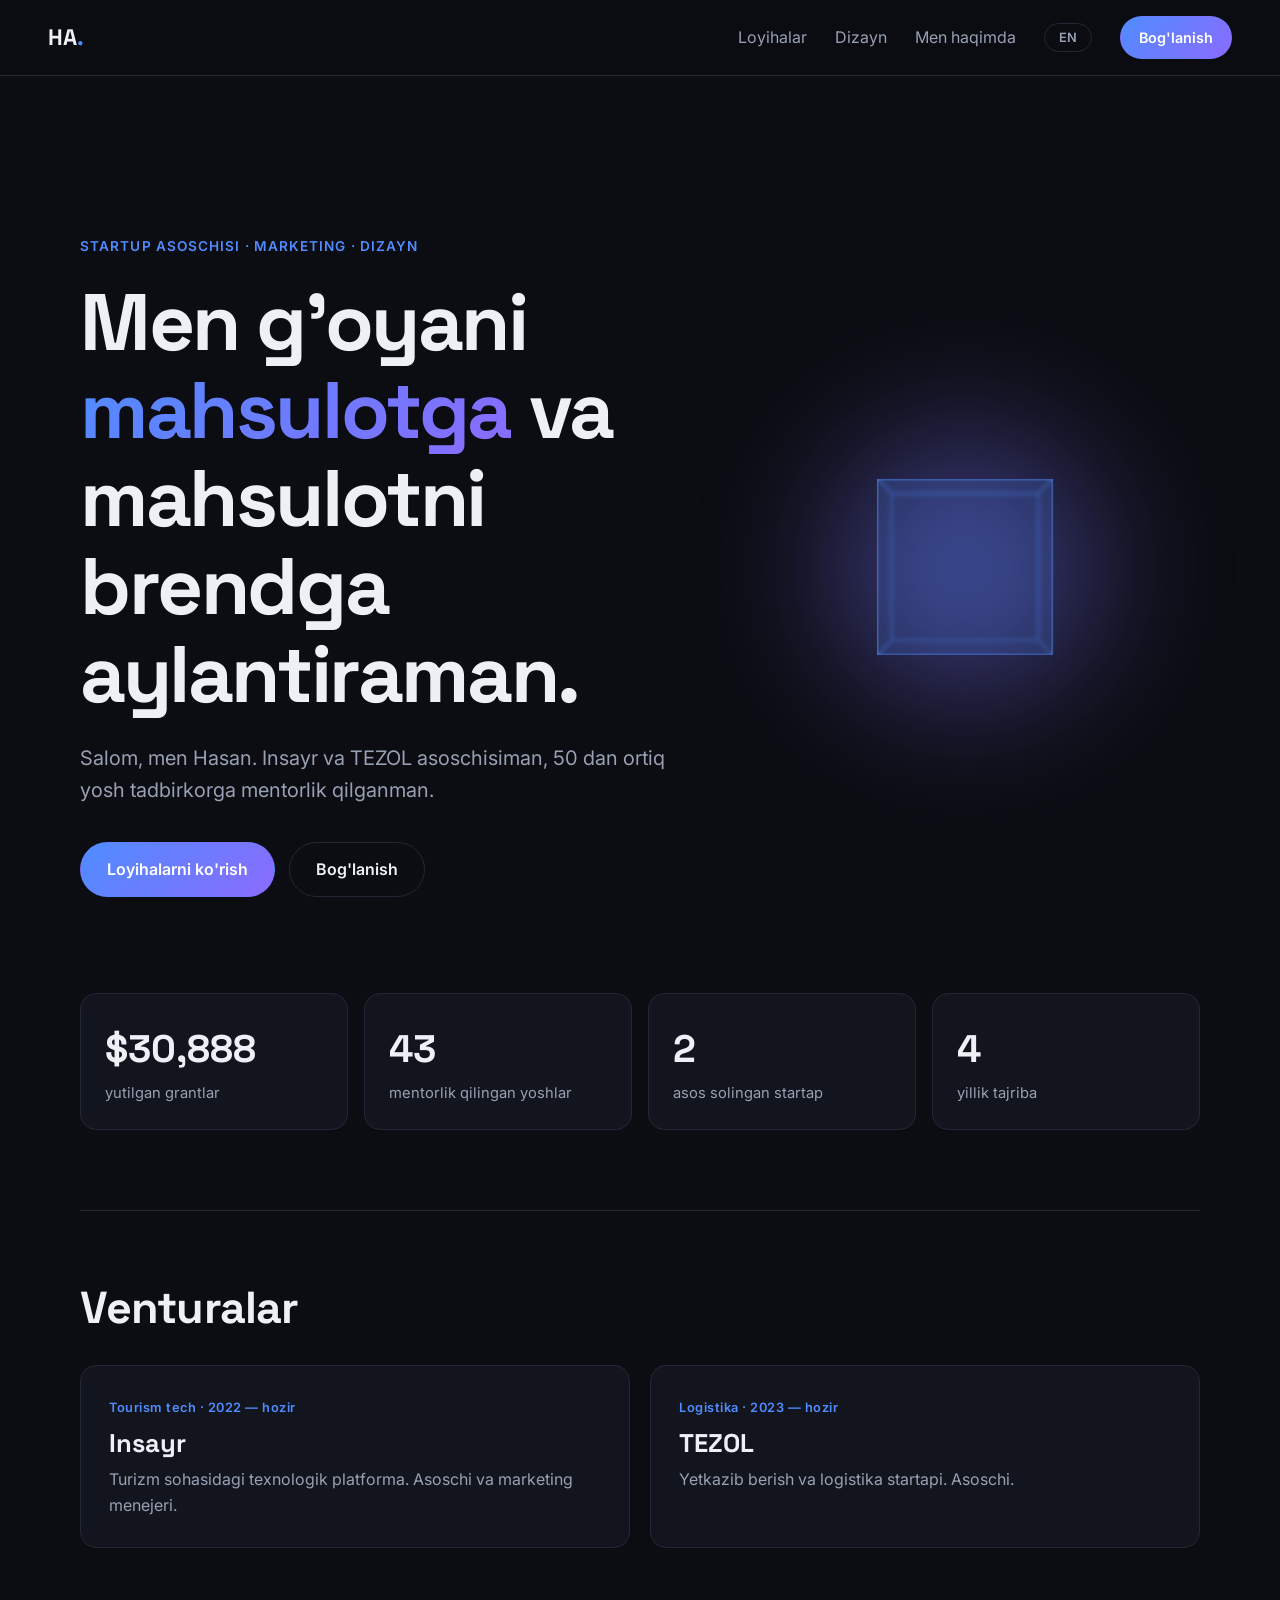
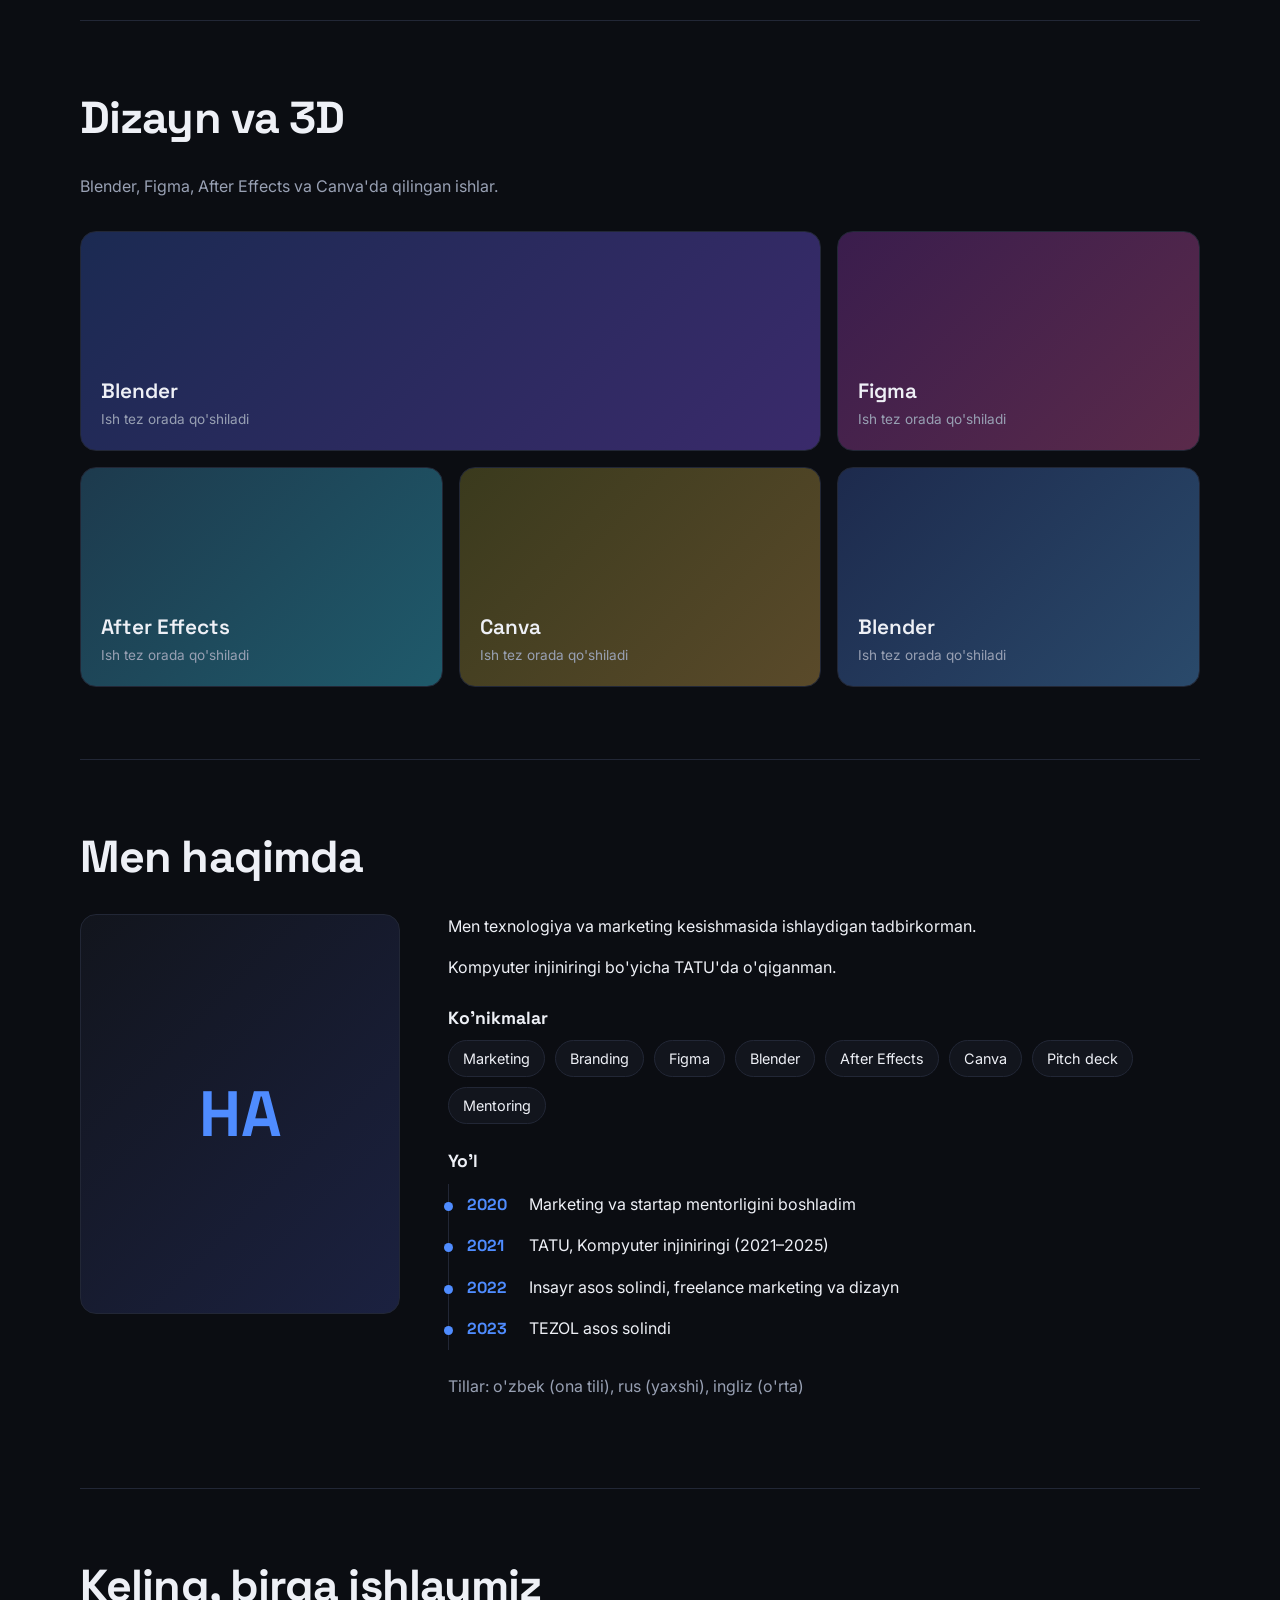
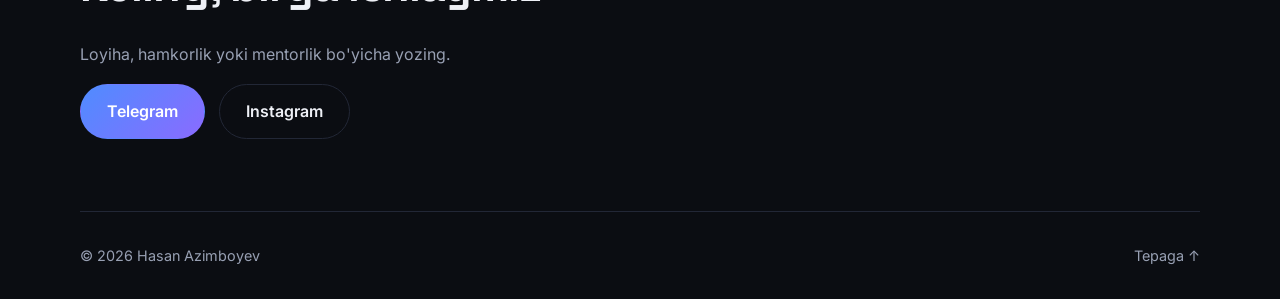
==== commit 8fcacba7: "Revert retro Mac OS redesign, restore dark stage 2 design Co-Authored-By: Claude Sonnet 5.5 <noreply" ====
--- a/index.html
+++ b/index.html
@@ -5,89 +5,71 @@
   <meta name="viewport" content="width=device-width, initial-scale=1">
   <title>Hasan Azimboyev — Startup asoschisi, marketing va dizayn</title>
   <meta name="description" content="Hasan Azimboyev: Insayr va TEZOL asoschisi, marketing menejeri va dizayner. Portfolio.">
-  <meta name="theme-color" content="#bfe3d9">
+  <meta name="theme-color" content="#0b0d12">
   <link rel="preconnect" href="https://fonts.googleapis.com">
   <link rel="preconnect" href="https://fonts.gstatic.com" crossorigin>
-  <link href="https://fonts.googleapis.com/css2?family=Inter:wght@400;500;600&family=Silkscreen:wght@400;700&family=Space+Grotesk:wght@500;700&display=swap" rel="stylesheet">
+  <link href="https://fonts.googleapis.com/css2?family=Inter:wght@400;500;600&family=Space+Grotesk:wght@500;600;700&display=swap" rel="stylesheet">
   <link rel="stylesheet" href="css/style.css">
 </head>
 <body>
 
-  <!-- MENYU PANELI (Mac OS uslubi) -->
-  <header class="menubar" id="top">
-    <a class="menubar__logo" href="#top">◆ HA.OS</a>
-    <nav class="menubar__links" id="navLinks" aria-label="Asosiy menyu">
+  <!-- NAVIGATSIYA -->
+  <header class="nav" id="top">
+    <a class="nav__logo" href="#top">HA<span>.</span></a>
+    <nav class="nav__links" id="navLinks" aria-label="Asosiy menyu">
       <a href="#ventures" data-i18n="nav.ventures">Loyihalar</a>
       <a href="#design" data-i18n="nav.design">Dizayn</a>
       <a href="#about" data-i18n="nav.about">Men haqimda</a>
-      <a href="#contact" data-i18n="nav.contact">Bog'lanish</a>
+      <button class="lang" id="langBtn" aria-label="Tilni almashtirish">EN</button>
+      <a href="#contact" class="btn btn--small" data-i18n="nav.contact">Bog'lanish</a>
     </nav>
-    <div class="menubar__right">
-      <button class="lang" id="langBtn" aria-label="Tilni almashtirish">EN</button>
-      <span class="clock" id="clock" aria-hidden="true">--:--</span>
-      <button class="menubar__toggle" id="navToggle" aria-label="Menyuni ochish" aria-expanded="false">☰</button>
-    </div>
+    <button class="nav__toggle" id="navToggle" aria-label="Menyuni ochish" aria-expanded="false">
+      <span></span><span></span>
+    </button>
   </header>
 
-  <main class="desk">
+  <main>
     <!-- 1. HERO -->
     <section class="hero container">
-      <article class="win hero__win reveal" style="--c: var(--yellow)">
-        <div class="win__bar"><span class="win__dots" aria-hidden="true"><i></i><i></i><i></i></span><span class="win__title">hello.txt</span></div>
-        <div class="win__body">
-          <p class="eyebrow" data-i18n="hero.eyebrow">Startup asoschisi · Marketing · Dizayn</p>
-          <h1 class="hero__title" data-i18n-html="hero.title">Men g'oyani <em>mahsulotga</em> va mahsulotni brendga aylantiraman.</h1>
-          <p class="hero__lead" data-i18n="hero.lead">Salom, men Hasan. Insayr va TEZOL asoschisiman, 50 dan ortiq yosh tadbirkorga mentorlik qilganman.</p>
-          <div class="hero__cta">
-            <a href="#ventures" class="btn" data-i18n="hero.cta1">Loyihalarni ko'rish</a>
-            <a href="#contact" class="btn btn--ghost" data-i18n="hero.cta2">Bog'lanish</a>
-          </div>
+      <div class="hero__text">
+        <p class="eyebrow reveal" data-i18n="hero.eyebrow">Startup asoschisi · Marketing · Dizayn</p>
+        <h1 class="hero__title reveal" data-i18n-html="hero.title">Men g'oyani <em>mahsulotga</em> va mahsulotni brendga aylantiraman.</h1>
+        <p class="hero__lead reveal" data-i18n="hero.lead">Salom, men Hasan. Insayr va TEZOL asoschisiman, 50 dan ortiq yosh tadbirkorga mentorlik qilganman.</p>
+        <div class="hero__cta reveal">
+          <a href="#ventures" class="btn" data-i18n="hero.cta1">Loyihalarni ko'rish</a>
+          <a href="#contact" class="btn btn--ghost" data-i18n="hero.cta2">Bog'lanish</a>
         </div>
-      </article>
-
-      <!-- Blender ishi tayyor bo'lgach shu oyna video/rasm bilan almashtiriladi -->
-      <article class="win cube__win reveal" style="--c: var(--pink)" aria-hidden="true">
-        <div class="win__bar"><span class="win__dots"><i></i><i></i><i></i></span><span class="win__title">cube.3d</span></div>
-        <div class="win__body cube__stage">
-          <div class="cube">
-            <i class="f1"></i><i class="f2"></i><i class="f3"></i><i class="f4"></i><i class="f5"></i><i class="f6"></i>
-          </div>
+      </div>
+      <!-- Blender ishi tayyor bo'lgach shu blok video/rasm bilan almashtiriladi -->
+      <div class="hero__visual" aria-hidden="true">
+        <div class="glow"></div>
+        <div class="cube">
+          <i class="f1"></i><i class="f2"></i><i class="f3"></i><i class="f4"></i><i class="f5"></i><i class="f6"></i>
         </div>
-      </article>
+      </div>
     </section>
 
     <!-- 2. RAQAMLAR -->
-    <section class="container" aria-label="Natijalar">
-      <article class="win reveal" style="--c: var(--mint)">
-        <div class="win__bar"><span class="win__dots" aria-hidden="true"><i></i><i></i><i></i></span><span class="win__title">results.xls</span></div>
-        <div class="stats">
-          <div class="stat"><strong data-count="35000" data-prefix="$" data-suffix="+">$35,000+</strong><span data-i18n="stat.grants">yutilgan grantlar</span></div>
-          <div class="stat"><strong data-count="50" data-suffix="+">50+</strong><span data-i18n="stat.mentored">mentorlik qilingan yoshlar</span></div>
-          <div class="stat"><strong data-count="2" data-suffix="">2</strong><span data-i18n="stat.startups">asos solingan startap</span></div>
-          <div class="stat"><strong data-count="5" data-suffix="+">5+</strong><span data-i18n="stat.years">yillik tajriba</span></div>
-        </div>
-      </article>
+    <section class="stats container" aria-label="Natijalar">
+      <div class="stat reveal"><strong data-count="35000" data-prefix="$" data-suffix="+">$35,000+</strong><span data-i18n="stat.grants">yutilgan grantlar</span></div>
+      <div class="stat reveal"><strong data-count="50" data-suffix="+">50+</strong><span data-i18n="stat.mentored">mentorlik qilingan yoshlar</span></div>
+      <div class="stat reveal"><strong data-count="2" data-suffix="">2</strong><span data-i18n="stat.startups">asos solingan startap</span></div>
+      <div class="stat reveal"><strong data-count="5" data-suffix="+">5+</strong><span data-i18n="stat.years">yillik tajriba</span></div>
     </section>
 
     <!-- 3. VENTURALAR -->
     <section class="section container" id="ventures">
       <h2 class="section__title reveal" data-i18n="ventures.title">Venturalar</h2>
       <div class="cards">
-        <article class="win reveal" style="--c: var(--blue)">
-          <div class="win__bar"><span class="win__dots" aria-hidden="true"><i></i><i></i><i></i></span><span class="win__title">insayr.app</span></div>
-          <div class="win__body">
-            <span class="card__tag" data-i18n="insayr.tag">Tourism tech · 2022 — hozir</span>
-            <h3>Insayr</h3>
-            <p data-i18n="insayr.desc">Turizm sohasidagi texnologik platforma. Asoschi va marketing menejeri.</p>
-          </div>
+        <article class="card reveal">
+          <span class="card__tag" data-i18n="insayr.tag">Tourism tech · 2022 — hozir</span>
+          <h3>Insayr</h3>
+          <p data-i18n="insayr.desc">Turizm sohasidagi texnologik platforma. Asoschi va marketing menejeri.</p>
         </article>
-        <article class="win reveal" style="--c: var(--pink)">
-          <div class="win__bar"><span class="win__dots" aria-hidden="true"><i></i><i></i><i></i></span><span class="win__title">tezol.app</span></div>
-          <div class="win__body">
-            <span class="card__tag" data-i18n="tezol.tag">Logistika · 2023 — hozir</span>
-            <h3>TEZOL</h3>
-            <p data-i18n="tezol.desc">Yetkazib berish va logistika startapi. Asoschi.</p>
-          </div>
+        <article class="card reveal">
+          <span class="card__tag" data-i18n="tezol.tag">Logistika · 2023 — hozir</span>
+          <h3>TEZOL</h3>
+          <p data-i18n="tezol.desc">Yetkazib berish va logistika startapi. Asoschi.</p>
         </article>
       </div>
     </section>
@@ -95,70 +77,57 @@
     <!-- 4. DIZAYN VA 3D -->
     <section class="section container" id="design">
       <h2 class="section__title reveal" data-i18n="design.title">Dizayn va 3D</h2>
-      <article class="win reveal" style="--c: var(--yellow)">
-        <div class="win__bar"><span class="win__dots" aria-hidden="true"><i></i><i></i><i></i></span><span class="win__title">gallery/</span></div>
-        <div class="win__body">
-          <p class="muted" data-i18n="design.lead">Blender, Figma, After Effects va Canva'da qilingan ishlar.</p>
-          <!-- Haqiqiy ish qo'shish: <img src="assets/img/nom.jpg" alt="..."> ni .tile ichiga qo'ying -->
-          <div class="gallery">
-            <figure class="tile tile--wide t1"><span class="tile__tool">Blender</span><figcaption data-i18n="design.soon">Ish tez orada qo'shiladi</figcaption></figure>
-            <figure class="tile t2"><span class="tile__tool">Figma</span><figcaption data-i18n="design.soon">Ish tez orada qo'shiladi</figcaption></figure>
-            <figure class="tile t3"><span class="tile__tool">After Effects</span><figcaption data-i18n="design.soon">Ish tez orada qo'shiladi</figcaption></figure>
-            <figure class="tile t4"><span class="tile__tool">Canva</span><figcaption data-i18n="design.soon">Ish tez orada qo'shiladi</figcaption></figure>
-            <figure class="tile t5"><span class="tile__tool">Blender</span><figcaption data-i18n="design.soon">Ish tez orada qo'shiladi</figcaption></figure>
-          </div>
-        </div>
-      </article>
+      <p class="muted reveal" data-i18n="design.lead">Blender, Figma, After Effects va Canva'da qilingan ishlar.</p>
+      <!-- Haqiqiy ish qo'shish: <img src="assets/img/nom.jpg" alt="..."> ni .tile ichiga qo'ying -->
+      <div class="gallery">
+        <figure class="tile tile--wide reveal t1"><span class="tile__tool">Blender</span><figcaption data-i18n="design.soon">Ish tez orada qo'shiladi</figcaption></figure>
+        <figure class="tile reveal t2"><span class="tile__tool">Figma</span><figcaption data-i18n="design.soon">Ish tez orada qo'shiladi</figcaption></figure>
+        <figure class="tile reveal t3"><span class="tile__tool">After Effects</span><figcaption data-i18n="design.soon">Ish tez orada qo'shiladi</figcaption></figure>
+        <figure class="tile reveal t4"><span class="tile__tool">Canva</span><figcaption data-i18n="design.soon">Ish tez orada qo'shiladi</figcaption></figure>
+        <figure class="tile reveal t5"><span class="tile__tool">Blender</span><figcaption data-i18n="design.soon">Ish tez orada qo'shiladi</figcaption></figure>
+      </div>
     </section>
 
     <!-- 5. MEN HAQIMDA -->
     <section class="section container" id="about">
       <h2 class="section__title reveal" data-i18n="about.title">Men haqimda</h2>
-      <article class="win reveal" style="--c: var(--mint)">
-        <div class="win__bar"><span class="win__dots" aria-hidden="true"><i></i><i></i><i></i></span><span class="win__title">about.doc</span></div>
-        <div class="win__body about">
-          <div class="about__photo">
-            <span>HA</span>
-            <!-- Rasmingizni assets/img/hasan.jpg nomi bilan qo'ysangiz, avtomatik chiqadi -->
-            <img src="assets/img/hasan.jpg" alt="Hasan Azimboyev" onerror="this.remove()">
-          </div>
-          <div class="about__body">
-            <p data-i18n="about.p1">Men texnologiya va marketing kesishmasida ishlaydigan tadbirkorman.</p>
-            <p data-i18n="about.p2">Kompyuter injiniringi bo'yicha TATU'da o'qiganman.</p>
-            <h3 data-i18n="about.skills">Ko'nikmalar</h3>
-            <ul class="chips">
-              <li>Marketing</li><li>Branding</li><li>Figma</li><li>Blender</li><li>After Effects</li><li>Canva</li><li>Pitch deck</li><li>Mentoring</li>
-            </ul>
-            <h3 data-i18n="about.timeline">Yo'l</h3>
-            <ol class="timeline">
-              <li><b>2020</b><span data-i18n="tl.2020">Marketing va startap mentorligini boshladim</span></li>
-              <li><b>2021</b><span data-i18n="tl.2021">TATU, Kompyuter injiniringi (2021–2025)</span></li>
-              <li><b>2022</b><span data-i18n="tl.2022">Insayr asos solindi, freelance marketing va dizayn</span></li>
-              <li><b>2023</b><span data-i18n="tl.2023">TEZOL asos solindi</span></li>
-            </ol>
-            <p class="muted" data-i18n="about.langs">Tillar: o'zbek (ona tili), rus (yaxshi), ingliz (o'rta)</p>
-          </div>
+      <div class="about">
+        <div class="about__photo reveal">
+          <span>HA</span>
+          <!-- Rasmingizni assets/img/hasan.jpg nomi bilan qo'ysangiz, avtomatik chiqadi -->
+          <img src="assets/img/hasan.jpg" alt="Hasan Azimboyev" onerror="this.remove()">
         </div>
-      </article>
+        <div class="about__body">
+          <p class="reveal" data-i18n="about.p1">Men texnologiya va marketing kesishmasida ishlaydigan tadbirkorman.</p>
+          <p class="reveal" data-i18n="about.p2">Kompyuter injiniringi bo'yicha TATU'da o'qiganman.</p>
+          <h3 class="reveal" data-i18n="about.skills">Ko'nikmalar</h3>
+          <ul class="chips reveal">
+            <li>Marketing</li><li>Branding</li><li>Figma</li><li>Blender</li><li>After Effects</li><li>Canva</li><li>Pitch deck</li><li>Mentoring</li>
+          </ul>
+          <h3 class="reveal" data-i18n="about.timeline">Yo'l</h3>
+          <ol class="timeline reveal">
+            <li><b>2020</b><span data-i18n="tl.2020">Marketing va startap mentorligini boshladim</span></li>
+            <li><b>2021</b><span data-i18n="tl.2021">TATU, Kompyuter injiniringi (2021–2025)</span></li>
+            <li><b>2022</b><span data-i18n="tl.2022">Insayr asos solindi, freelance marketing va dizayn</span></li>
+            <li><b>2023</b><span data-i18n="tl.2023">TEZOL asos solindi</span></li>
+          </ol>
+          <p class="muted reveal" data-i18n="about.langs">Tillar: o'zbek (ona tili), rus (yaxshi), ingliz (o'rta)</p>
+        </div>
+      </div>
     </section>
 
     <!-- 6. ALOQA -->
-    <section class="section container" id="contact">
-      <article class="win reveal" style="--c: var(--pink)">
-        <div class="win__bar"><span class="win__dots" aria-hidden="true"><i></i><i></i><i></i></span><span class="win__title">contact.msg</span></div>
-        <div class="win__body contact">
-          <h2 class="section__title" data-i18n="contact.title">Keling, birga ishlaymiz</h2>
-          <p class="muted" data-i18n="contact.lead">Loyiha, hamkorlik yoki mentorlik bo'yicha yozing.</p>
-          <div class="contact__links">
-            <a class="btn" href="https://t.me/Azimboyev_h" target="_blank" rel="noopener">Telegram</a>
-            <a class="btn btn--ghost" href="https://instagram.com/hasan.az1mov" target="_blank" rel="noopener">Instagram</a>
-          </div>
-        </div>
-      </article>
+    <section class="section container contact" id="contact">
+      <h2 class="section__title reveal" data-i18n="contact.title">Keling, birga ishlaymiz</h2>
+      <p class="muted reveal" data-i18n="contact.lead">Loyiha, hamkorlik yoki mentorlik bo'yicha yozing.</p>
+      <div class="contact__links reveal">
+        <a class="btn" href="https://t.me/Azimboyev_h" target="_blank" rel="noopener">Telegram</a>
+        <a class="btn btn--ghost" href="https://instagram.com/hasan.az1mov" target="_blank" rel="noopener">Instagram</a>
+      </div>
     </section>
   </main>
 
-  <footer class="statusbar">
+  <footer class="footer container">
     <span>© <span id="year">2026</span> Hasan Azimboyev</span>
     <a href="#top" data-i18n="footer.top">Tepaga ↑</a>
   </footer>
--- a/css/style.css
+++ b/css/style.css
@@ -1,206 +1,199 @@
-/* =====================================================
-   HA.OS — retro kompyuter uslubi, zamonaviy ijroda
-   Bitta ko'rinish (yorug'), ranglar tokenlarda.
-   ===================================================== */
+/* ===== 1. DIZAYN TIZIMI ===== */
 :root {
-  --desk: #bfe3d9;
-  --paper: #fffdf5;
-  --ink: #141414;
-  --muted: #4d4d4d;
-  --yellow: #ffd84d;
-  --pink: #ff7eb0;
-  --blue: #8fb0ff;
-  --mint: #7fe0b8;
-  --lilac: #c9b6ff;
-  --shadow: 6px 6px 0 var(--ink);
-  --shadow-sm: 4px 4px 0 var(--ink);
+  --bg: #0b0d12;
+  --bg-2: #12151d;
+  --text: #eef0f6;
+  --muted: #98a0b3;
+  --line: #222736;
+  --accent: #4f8cff;
+  --accent-2: #8a6bff;
+  --radius: 16px;
   --font-body: "Inter", system-ui, -apple-system, "Segoe UI", sans-serif;
   --font-head: "Space Grotesk", var(--font-body);
-  --font-ui: "Silkscreen", "Courier New", monospace;
-  --gutter: clamp(16px, 5vw, 40px);
-  color-scheme: light;
+  --gutter: clamp(16px, 5vw, 48px);
 }
 
+/* ===== 2. BAZA ===== */
 *, *::before, *::after { box-sizing: border-box; }
-html { scroll-behavior: smooth; scroll-padding-top: 70px; }
+html { scroll-behavior: smooth; scroll-padding-top: 80px; }
 body {
-  margin: 0; color: var(--ink); font-family: var(--font-body); line-height: 1.6;
-  background-color: var(--desk);
-  background-image: radial-gradient(color-mix(in srgb, var(--ink) 22%, transparent) 1.2px, transparent 1.6px);
-  background-size: 20px 20px;
+  margin: 0;
+  background: var(--bg);
+  color: var(--text);
+  font-family: var(--font-body);
+  line-height: 1.6;
   -webkit-font-smoothing: antialiased;
 }
 a { color: inherit; text-decoration: none; }
 h1, h2, h3 { font-family: var(--font-head); line-height: 1.1; margin: 0; }
-p { margin: 0 0 14px; }
-.container { width: min(1100px, 100% - var(--gutter) * 2); margin-inline: auto; }
+.container { width: min(1120px, 100% - var(--gutter) * 2); margin-inline: auto; }
 .muted { color: var(--muted); }
-:focus-visible { outline: 3px solid #2a4bff; outline-offset: 3px; }
-.desk { padding-block: 40px 20px; display: grid; gap: 40px; }
 
-/* ===== MENYU PANELI ===== */
-.menubar {
-  position: sticky; top: 0; z-index: 50; height: 44px;
-  display: flex; align-items: center; justify-content: space-between; gap: 16px;
-  padding-inline: var(--gutter); background: var(--paper); border-bottom: 2px solid var(--ink);
-  font-family: var(--font-ui); font-size: .78rem; text-transform: uppercase; letter-spacing: .04em;
+/* ===== 3. TUGMALAR ===== */
+.btn {
+  display: inline-flex; align-items: center; justify-content: center;
+  padding: 14px 26px; border-radius: 999px; font-weight: 600;
+  background: linear-gradient(135deg, var(--accent), var(--accent-2));
+  color: #fff; border: 1px solid transparent;
+  transition: transform .2s ease, box-shadow .2s ease;
 }
-.menubar__logo { font-weight: 700; font-size: .9rem; }
-.menubar__links { display: flex; gap: 24px; margin-right: auto; margin-left: 24px; }
-.menubar__links a { padding: 4px 8px; }
-.menubar__links a:hover { background: var(--ink); color: var(--paper); }
-.menubar__right { display: flex; align-items: center; gap: 14px; }
-.menubar__toggle { display: none; background: none; border: 2px solid var(--ink); font-size: 1rem; padding: 0 8px; cursor: pointer; color: var(--ink); }
-.lang {
-  font: inherit; background: var(--yellow); color: var(--ink); border: 2px solid var(--ink);
-  padding: 2px 10px; cursor: pointer; box-shadow: 2px 2px 0 var(--ink);
+.btn:hover { transform: translateY(-2px); box-shadow: 0 10px 30px -10px var(--accent); }
+.btn--ghost { background: transparent; border-color: var(--line); color: var(--text); }
+.btn--ghost:hover { border-color: var(--accent); box-shadow: none; }
+.btn--small { padding: 9px 18px; font-size: .9rem; }
+
+/* ===== 4. NAVIGATSIYA ===== */
+.nav {
+  position: sticky; top: 0; z-index: 50;
+  display: flex; align-items: center; justify-content: space-between;
+  padding: 16px var(--gutter);
+  background: color-mix(in srgb, var(--bg) 80%, transparent);
+  backdrop-filter: blur(14px);
+  border-bottom: 1px solid var(--line);
 }
-.lang:active { transform: translate(2px, 2px); box-shadow: none; }
-.clock { min-width: 4ch; text-align: right; }
+.nav__logo { font-family: var(--font-head); font-weight: 700; font-size: 1.4rem; }
+.nav__logo span { color: var(--accent); }
+.nav__links { display: flex; align-items: center; gap: 28px; }
+.nav__links a:not(.btn) { color: var(--muted); transition: color .2s; }
+.nav__links a:not(.btn):hover { color: var(--text); }
+.nav__toggle { display: none; background: none; border: 0; padding: 8px; cursor: pointer; }
+.nav__toggle span { display: block; width: 24px; height: 2px; background: var(--text); margin: 6px 0; transition: transform .25s; }
 
-/* ===== OYNA ===== */
-.win {
-  background: var(--paper); border: 2px solid var(--ink); border-radius: 6px;
-  box-shadow: var(--shadow); overflow: hidden; --c: var(--yellow);
+/* ===== 5. HERO ===== */
+.hero { padding: clamp(72px, 14vw, 160px) 0 clamp(48px, 8vw, 96px); }
+.eyebrow { color: var(--accent); font-weight: 600; letter-spacing: .08em; text-transform: uppercase; font-size: .85rem; margin: 0 0 20px; }
+.hero__title { font-size: clamp(2.4rem, 7vw, 5rem); letter-spacing: -0.03em; max-width: 18ch; }
+.hero__title em {
+  font-style: normal;
+  background: linear-gradient(135deg, var(--accent), var(--accent-2));
+  -webkit-background-clip: text; background-clip: text; color: transparent;
 }
-.win__bar {
-  display: flex; align-items: center; gap: 12px; padding: 6px 10px; border-bottom: 2px solid var(--ink);
-  background: repeating-linear-gradient(0deg, var(--c) 0 3px, color-mix(in srgb, var(--c) 55%, #fff) 3px 6px);
+.hero__lead { color: var(--muted); font-size: clamp(1.05rem, 2vw, 1.25rem); max-width: 52ch; margin: 24px 0 36px; }
+.hero__cta { display: flex; flex-wrap: wrap; gap: 14px; }
+
+/* ===== 6. RAQAMLAR ===== */
+.stats {
+  display: grid; grid-template-columns: repeat(4, 1fr); gap: 16px;
+  padding-bottom: 80px;
 }
-.win__dots { display: flex; gap: 6px; }
-.win__dots i { width: 12px; height: 12px; border: 2px solid var(--ink); background: var(--paper); border-radius: 50%; }
-.win__title {
-  margin-inline: auto; padding: 0 12px; background: var(--paper); border: 2px solid var(--ink);
-  font-family: var(--font-ui); font-size: .75rem; text-transform: lowercase; letter-spacing: .03em;
-}
-.win__dots + .win__title { margin-left: auto; }
-.win__body { padding: clamp(20px, 3.5vw, 36px); }
+.stat { background: var(--bg-2); border: 1px solid var(--line); border-radius: var(--radius); padding: 24px; }
+.stat strong { display: block; font-family: var(--font-head); font-size: clamp(1.7rem, 3.5vw, 2.4rem); }
+.stat span { color: var(--muted); font-size: .92rem; }
 
-/* ===== TUGMALAR ===== */
-.btn {
-  display: inline-flex; align-items: center; justify-content: center; padding: 12px 24px;
-  font: 700 .95rem var(--font-head); background: var(--yellow); color: var(--ink);
-  border: 2px solid var(--ink); border-radius: 6px; box-shadow: var(--shadow-sm); cursor: pointer;
-  transition: transform .12s, box-shadow .12s;
-}
-.btn:hover { transform: translate(-2px, -2px); box-shadow: 6px 6px 0 var(--ink); }
-.btn:active { transform: translate(4px, 4px); box-shadow: 0 0 0 var(--ink); }
-.btn--ghost { background: var(--paper); }
+/* ===== 7. BO'LIMLAR VA KARTALAR ===== */
+.section { padding: 72px 0; border-top: 1px solid var(--line); }
+.section__title { font-size: clamp(1.8rem, 4vw, 2.8rem); margin-bottom: 32px; letter-spacing: -0.02em; }
+.cards { display: grid; grid-template-columns: repeat(auto-fit, minmax(280px, 1fr)); gap: 20px; }
+.card { background: var(--bg-2); border: 1px solid var(--line); border-radius: var(--radius); padding: 28px; transition: transform .25s, border-color .25s; }
+.card:hover { transform: translateY(-4px); border-color: var(--accent); }
+.card__tag { color: var(--accent); font-size: .8rem; font-weight: 600; letter-spacing: .04em; }
+.card h3 { font-size: 1.6rem; margin: 10px 0; }
+.card p { color: var(--muted); margin: 0; }
 
-/* ===== HERO ===== */
-.hero { display: grid; grid-template-columns: 1.6fr 1fr; gap: 28px; align-items: stretch; }
-.eyebrow { font-family: var(--font-ui); text-transform: uppercase; font-size: .78rem; letter-spacing: .06em; margin-bottom: 18px; }
-.hero__title { font-size: clamp(2.1rem, 5.4vw, 4.2rem); letter-spacing: -0.03em; font-weight: 700; }
-.hero__title em { font-style: normal; background: var(--pink); padding: 0 .12em; box-decoration-break: clone; -webkit-box-decoration-break: clone; }
-.hero__lead { font-size: clamp(1rem, 1.8vw, 1.2rem); max-width: 50ch; margin: 22px 0 28px; color: var(--muted); }
-.hero__cta { display: flex; flex-wrap: wrap; gap: 14px; }
-.cube__win { display: flex; flex-direction: column; overflow: visible; }
-.cube__win .win__bar { border-radius: 4px 4px 0 0; }
-.cube__stage {
-  flex: 1; display: grid; place-items: center; min-height: 260px; perspective: 800px;
-  background-image: linear-gradient(color-mix(in srgb, var(--ink) 10%, transparent) 1px, transparent 1px),
-                    linear-gradient(90deg, color-mix(in srgb, var(--ink) 10%, transparent) 1px, transparent 1px);
-  background-size: 28px 28px; background-color: var(--paper);
-}
-.cube { position: relative; width: 120px; height: 120px; transform-style: preserve-3d; animation: spin 16s linear infinite; }
-.cube i { position: absolute; inset: 0; border: 2px solid var(--ink); backface-visibility: hidden; }
-.cube .f1 { background: var(--yellow); transform: translateZ(60px); }
-.cube .f2 { background: var(--pink); transform: rotateY(180deg) translateZ(60px); }
-.cube .f3 { background: var(--blue); transform: rotateY(90deg) translateZ(60px); }
-.cube .f4 { background: var(--mint); transform: rotateY(-90deg) translateZ(60px); }
-.cube .f5 { background: var(--lilac); transform: rotateX(90deg) translateZ(60px); }
-.cube .f6 { background: #ff9a5c; transform: rotateX(-90deg) translateZ(60px); }
-@keyframes spin { to { transform: rotateX(360deg) rotateY(360deg); } }
+/* ===== 8. ALOQA VA FOOTER ===== */
+.contact__links { display: flex; flex-wrap: wrap; gap: 14px; }
+.footer { display: flex; justify-content: space-between; padding: 32px 0; color: var(--muted); border-top: 1px solid var(--line); font-size: .9rem; }
 
-/* ===== RAQAMLAR ===== */
-.stats { display: grid; grid-template-columns: repeat(4, 1fr); }
-.stat { padding: 22px 24px; border-right: 2px solid var(--ink); }
-.stat:last-child { border-right: 0; }
-.stat strong { display: block; font-family: var(--font-head); font-size: clamp(1.7rem, 3.6vw, 2.6rem); font-variant-numeric: tabular-nums; }
-.stat span { color: var(--muted); font-size: .9rem; }
-
-/* ===== BO'LIMLAR ===== */
-.section__title { font-size: clamp(1.7rem, 3.6vw, 2.6rem); letter-spacing: -0.02em; margin-bottom: 22px; }
-#ventures .section__title, #design .section__title, #about .section__title {
-  display: inline-block; background: var(--paper); border: 2px solid var(--ink); padding: 4px 16px;
-  box-shadow: var(--shadow-sm); margin-bottom: 26px;
-}
-.cards { display: grid; grid-template-columns: repeat(auto-fit, minmax(280px, 1fr)); gap: 28px; }
-.cards .win { transition: transform .15s, box-shadow .15s; }
-.cards .win:hover { transform: translate(-3px, -3px); box-shadow: 9px 9px 0 var(--ink); }
-.card__tag { font-family: var(--font-ui); font-size: .72rem; text-transform: uppercase; letter-spacing: .05em; }
-.win__body h3 { font-size: 1.9rem; margin: 10px 0 8px; }
-.cards p { margin: 0; color: var(--muted); }
-
-/* ===== GALEREYA ===== */
-.gallery { display: grid; grid-template-columns: repeat(3, 1fr); gap: 20px; margin-top: 24px; }
-.tile {
-  position: relative; margin: 0; min-height: 200px; padding: 18px; display: flex; flex-direction: column; justify-content: flex-end;
-  border: 2px solid var(--ink); border-radius: 6px; box-shadow: var(--shadow-sm); overflow: hidden;
-  transition: transform .15s, box-shadow .15s;
-}
-.tile:hover { transform: translate(-3px, -3px) rotate(-.6deg); box-shadow: 8px 8px 0 var(--ink); }
-.tile--wide { grid-column: span 2; }
-.tile img { position: absolute; inset: 0; width: 100%; height: 100%; object-fit: cover; }
-.tile__tool { position: relative; font-family: var(--font-head); font-weight: 700; font-size: 1.4rem; }
-.tile figcaption { position: relative; font-family: var(--font-ui); font-size: .7rem; text-transform: uppercase; }
-.t1 { background: var(--blue); } .t2 { background: var(--pink); } .t3 { background: var(--mint); }
-.t4 { background: var(--yellow); } .t5 { background: var(--lilac); }
-
-/* ===== MEN HAQIMDA ===== */
-.about { display: grid; grid-template-columns: 280px 1fr; gap: 40px; align-items: start; }
-.about__photo {
-  position: relative; aspect-ratio: 4 / 5; max-width: 100%; display: grid; place-items: center;
-  border: 2px solid var(--ink); box-shadow: var(--shadow-sm); overflow: hidden; background: var(--lilac);
-}
-.about__photo span { font-family: var(--font-ui); font-size: 3.4rem; font-weight: 700; }
-.about__photo img { position: absolute; inset: 0; width: 100%; height: 100%; object-fit: cover; }
-.about__body p { max-width: 62ch; }
-.about__body h3 { font-family: var(--font-ui); text-transform: uppercase; font-size: .85rem; letter-spacing: .06em; margin: 26px 0 12px; }
-.chips { list-style: none; display: flex; flex-wrap: wrap; gap: 10px; padding: 0; margin: 0; }
-.chips li { border: 2px solid var(--ink); background: var(--paper); padding: 3px 12px; font-size: .88rem; font-weight: 500; box-shadow: 2px 2px 0 var(--ink); }
-.chips li:nth-child(4n+1) { background: var(--yellow); } .chips li:nth-child(4n+2) { background: var(--mint); }
-.chips li:nth-child(4n+3) { background: var(--pink); }   .chips li:nth-child(4n)   { background: var(--blue); }
-.timeline { list-style: none; padding: 0; margin: 0 0 22px; }
-.timeline li { display: flex; gap: 16px; padding: 9px 0; border-bottom: 2px dotted var(--ink); }
-.timeline b { font-family: var(--font-ui); min-width: 48px; }
-
-/* ===== ALOQA VA PASTKI PANEL ===== */
-.contact .section__title { margin-bottom: 12px; }
-.contact__links { display: flex; flex-wrap: wrap; gap: 14px; margin-top: 8px; }
-.statusbar {
-  display: flex; justify-content: space-between; gap: 16px; margin-top: 40px; padding: 10px var(--gutter);
-  background: var(--paper); border-top: 2px solid var(--ink); font-family: var(--font-ui); font-size: .72rem; text-transform: uppercase;
-}
-
-/* ===== ANIMATSIYA ===== */
-.reveal { opacity: 0; transform: translateY(18px); transition: opacity .35s steps(5), transform .35s steps(5); }
+/* ===== 9. ANIMATSIYA ===== */
+.reveal { opacity: 0; transform: translateY(24px); transition: opacity .7s ease, transform .7s ease; }
 .reveal.is-visible { opacity: 1; transform: none; }
 @media (prefers-reduced-motion: reduce) {
   html { scroll-behavior: auto; }
   .reveal { opacity: 1; transform: none; transition: none; }
-  .cube { animation: none; transform: rotateX(-24deg) rotateY(32deg); }
 }
 
-/* ===== MOBIL ===== */
+/* ===== 10. MOBIL ===== */
+@media (max-width: 760px) {
+  .stats { grid-template-columns: repeat(2, 1fr); }
+  .nav__toggle { display: block; }
+  .nav__links {
+    position: absolute; inset: 100% 0 auto 0; flex-direction: column; align-items: flex-start;
+    gap: 18px; padding: 24px var(--gutter); background: var(--bg-2);
+    border-bottom: 1px solid var(--line); display: none;
+  }
+  .nav__links.is-open { display: flex; }
+}
+
+/* ===== 11. 2-BOSQICH: HERO VIZUALI ===== */
+.hero { display: grid; grid-template-columns: 1.3fr 1fr; align-items: center; gap: 40px; }
+.hero__visual { position: relative; display: grid; place-items: center; min-height: 320px; perspective: 900px; }
+.glow {
+  position: absolute; width: 320px; height: 320px; border-radius: 50%;
+  background: radial-gradient(circle, var(--accent) 0%, var(--accent-2) 45%, transparent 70%);
+  filter: blur(70px); opacity: .45; animation: pulse 6s ease-in-out infinite;
+}
+.cube { position: relative; width: 160px; height: 160px; transform-style: preserve-3d; animation: spin 18s linear infinite; }
+.cube i {
+  position: absolute; inset: 0; border: 1px solid color-mix(in srgb, var(--accent) 70%, transparent);
+  background: color-mix(in srgb, var(--accent) 10%, transparent); backdrop-filter: blur(2px);
+}
+.cube .f1 { transform: translateZ(80px); }
+.cube .f2 { transform: rotateY(180deg) translateZ(80px); }
+.cube .f3 { transform: rotateY(90deg) translateZ(80px); }
+.cube .f4 { transform: rotateY(-90deg) translateZ(80px); }
+.cube .f5 { transform: rotateX(90deg) translateZ(80px); }
+.cube .f6 { transform: rotateX(-90deg) translateZ(80px); }
+@keyframes spin { to { transform: rotateX(360deg) rotateY(360deg); } }
+@keyframes pulse { 50% { opacity: .7; transform: scale(1.1); } }
+
+/* ===== 12. TIL TUGMASI ===== */
+.lang {
+  background: transparent; color: var(--muted); border: 1px solid var(--line);
+  border-radius: 999px; padding: 6px 14px; font: 600 .8rem var(--font-body); cursor: pointer;
+  transition: color .2s, border-color .2s;
+}
+.lang:hover { color: var(--text); border-color: var(--accent); }
+
+/* ===== 13. DIZAYN GALEREYASI ===== */
+.gallery { display: grid; grid-template-columns: repeat(3, 1fr); gap: 16px; margin-top: 32px; }
+.tile {
+  position: relative; margin: 0; min-height: 220px; border-radius: var(--radius); overflow: hidden;
+  border: 1px solid var(--line); display: flex; flex-direction: column; justify-content: flex-end; padding: 20px;
+  transition: transform .25s, border-color .25s;
+}
+.tile:hover { transform: translateY(-4px); border-color: var(--accent); }
+.tile--wide { grid-column: span 2; }
+.tile img { position: absolute; inset: 0; width: 100%; height: 100%; object-fit: cover; }
+.tile__tool { position: relative; font-family: var(--font-head); font-size: 1.3rem; font-weight: 600; }
+.tile figcaption { position: relative; color: var(--muted); font-size: .85rem; }
+.t1 { background: linear-gradient(135deg, #1b2a52, #3a2a6b); }
+.t2 { background: linear-gradient(135deg, #3a1d4d, #5a2a4a); }
+.t3 { background: linear-gradient(135deg, #1d3a4d, #1f5a6b); }
+.t4 { background: linear-gradient(135deg, #3a3a1d, #5a4a2a); }
+.t5 { background: linear-gradient(135deg, #1d2a4d, #2a4a6b); }
+
+/* ===== 14. MEN HAQIMDA ===== */
+.about { display: grid; grid-template-columns: 320px 1fr; gap: 48px; align-items: start; }
+.about__photo {
+  position: relative; aspect-ratio: 4 / 5; border-radius: var(--radius); overflow: hidden;
+  border: 1px solid var(--line); display: grid; place-items: center;
+  background: linear-gradient(135deg, var(--bg-2), #1b2140);
+}
+.about__photo span { font-family: var(--font-head); font-size: 4rem; font-weight: 700; color: var(--accent); }
+.about__photo img { position: absolute; inset: 0; width: 100%; height: 100%; object-fit: cover; }
+.about__body p { margin: 0 0 16px; max-width: 62ch; }
+.about__body h3 { font-size: 1.1rem; margin: 28px 0 12px; }
+.chips { list-style: none; display: flex; flex-wrap: wrap; gap: 10px; padding: 0; margin: 0; }
+.chips li { border: 1px solid var(--line); background: var(--bg-2); border-radius: 999px; padding: 6px 14px; font-size: .9rem; }
+.timeline { list-style: none; padding: 0 0 0 18px; margin: 0 0 24px; border-left: 1px solid var(--line); }
+.timeline li { position: relative; display: flex; gap: 18px; padding: 8px 0; }
+.timeline li::before {
+  content: ""; position: absolute; left: -23px; top: 18px; width: 9px; height: 9px;
+  border-radius: 50%; background: var(--accent);
+}
+.timeline b { font-family: var(--font-head); color: var(--accent); min-width: 44px; }
+
+/* ===== 15. 2-BOSQICH: MOBIL ===== */
 @media (max-width: 900px) {
   .hero { grid-template-columns: 1fr; }
-  .cube__stage { min-height: 220px; }
+  .hero__visual { min-height: 240px; order: -1; }
   .about { grid-template-columns: 1fr; }
-  .about__photo { max-width: 240px; }
+  .about__photo { max-width: 280px; }
 }
 @media (max-width: 760px) {
-  .stats { grid-template-columns: repeat(2, 1fr); }
-  .stat:nth-child(2) { border-right: 0; }
-  .stat:nth-child(-n+2) { border-bottom: 2px solid var(--ink); }
   .gallery { grid-template-columns: 1fr; }
   .tile--wide { grid-column: auto; }
-  .menubar__toggle { display: block; }
-  .clock { display: none; }
-  .menubar__links {
-    position: absolute; top: 100%; left: 0; right: 0; margin: 0; display: none; flex-direction: column; gap: 0;
-    background: var(--paper); border-bottom: 2px solid var(--ink);
-  }
-  .menubar__links.is-open { display: flex; }
-  .menubar__links a { padding: 14px var(--gutter); border-top: 2px dotted var(--ink); }
 }
+@media (prefers-reduced-motion: reduce) {
+  .cube, .glow { animation: none; }
+}
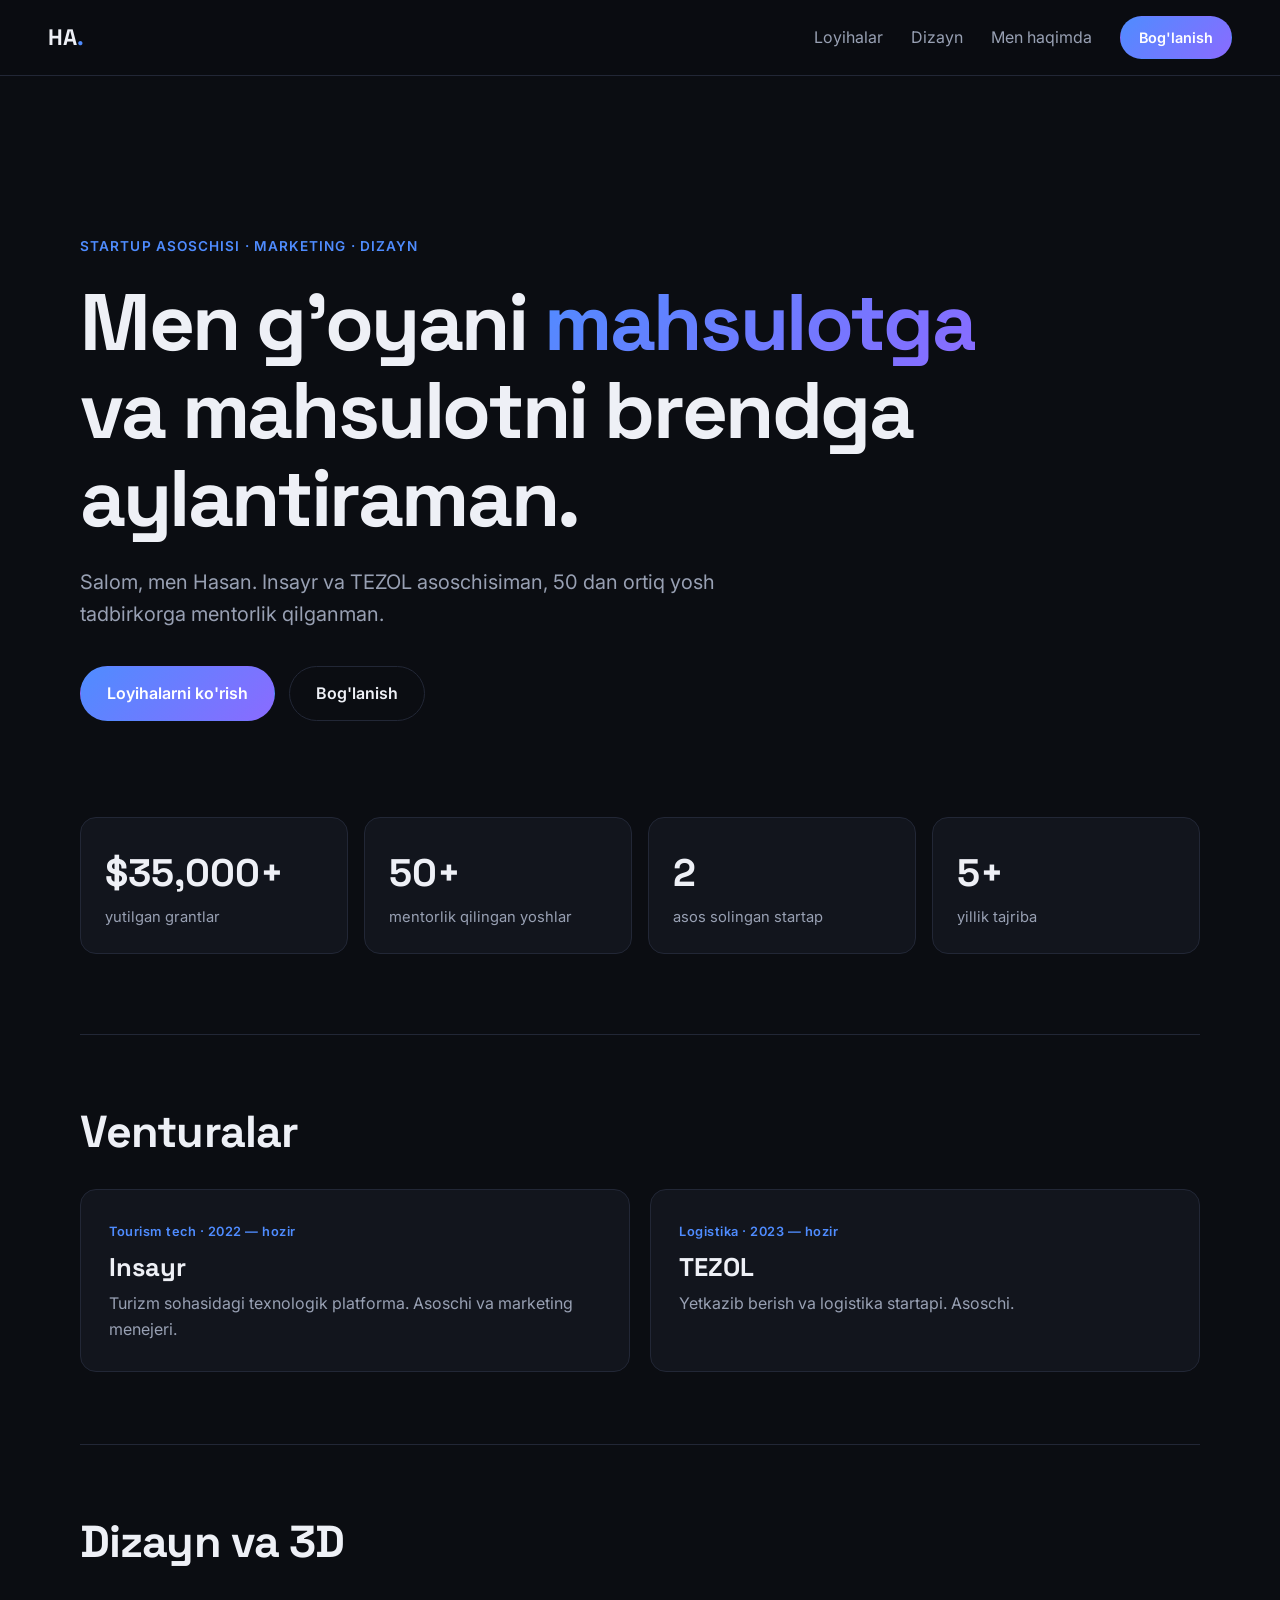
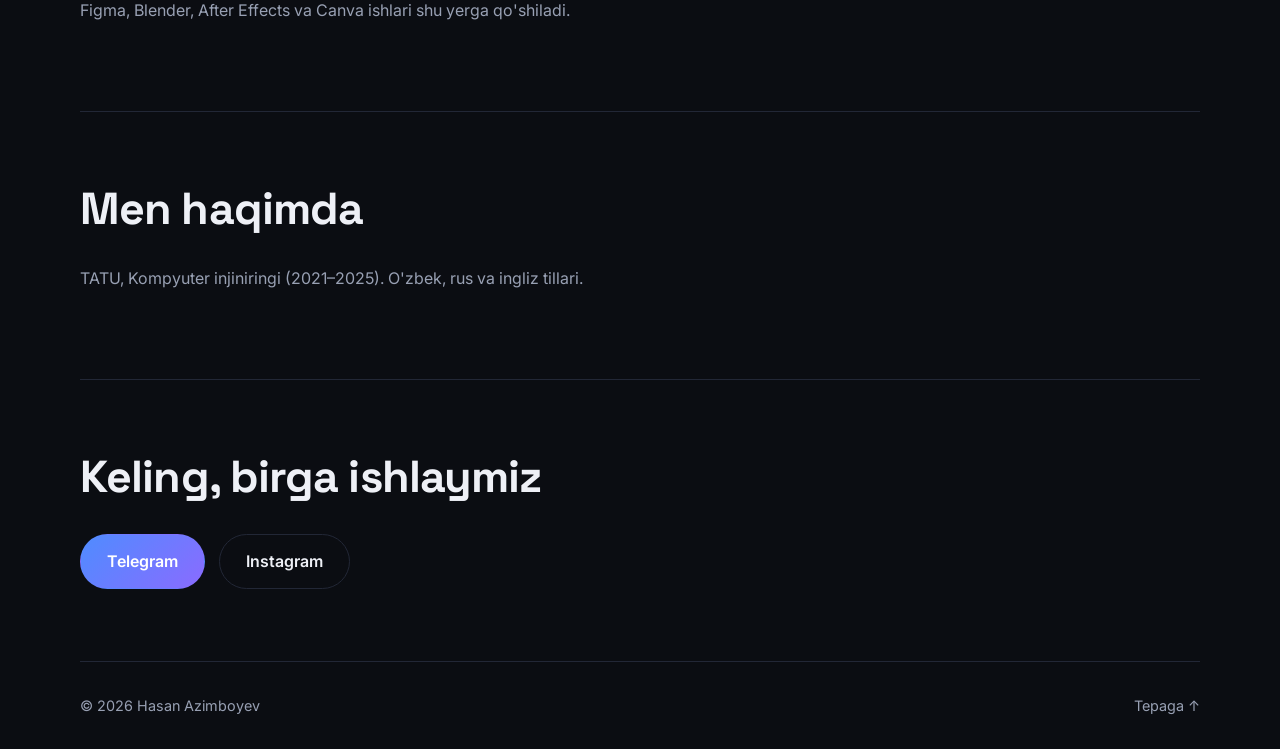
==== commit 8ae2c411: "Restore original stage 1 design Co-Authored-By: Claude Sonnet 5.5 <noreply@anthropic.com> Claude-Ses" ====
--- a/index.html
+++ b/index.html
@@ -17,11 +17,10 @@
   <header class="nav" id="top">
     <a class="nav__logo" href="#top">HA<span>.</span></a>
     <nav class="nav__links" id="navLinks" aria-label="Asosiy menyu">
-      <a href="#ventures" data-i18n="nav.ventures">Loyihalar</a>
-      <a href="#design" data-i18n="nav.design">Dizayn</a>
-      <a href="#about" data-i18n="nav.about">Men haqimda</a>
-      <button class="lang" id="langBtn" aria-label="Tilni almashtirish">EN</button>
-      <a href="#contact" class="btn btn--small" data-i18n="nav.contact">Bog'lanish</a>
+      <a href="#ventures">Loyihalar</a>
+      <a href="#design">Dizayn</a>
+      <a href="#about">Men haqimda</a>
+      <a href="#contact" class="btn btn--small">Bog'lanish</a>
     </nav>
     <button class="nav__toggle" id="navToggle" aria-label="Menyuni ochish" aria-expanded="false">
       <span></span><span></span>
@@ -31,95 +30,55 @@
   <main>
     <!-- 1. HERO -->
     <section class="hero container">
-      <div class="hero__text">
-        <p class="eyebrow reveal" data-i18n="hero.eyebrow">Startup asoschisi · Marketing · Dizayn</p>
-        <h1 class="hero__title reveal" data-i18n-html="hero.title">Men g'oyani <em>mahsulotga</em> va mahsulotni brendga aylantiraman.</h1>
-        <p class="hero__lead reveal" data-i18n="hero.lead">Salom, men Hasan. Insayr va TEZOL asoschisiman, 50 dan ortiq yosh tadbirkorga mentorlik qilganman.</p>
-        <div class="hero__cta reveal">
-          <a href="#ventures" class="btn" data-i18n="hero.cta1">Loyihalarni ko'rish</a>
-          <a href="#contact" class="btn btn--ghost" data-i18n="hero.cta2">Bog'lanish</a>
-        </div>
-      </div>
-      <!-- Blender ishi tayyor bo'lgach shu blok video/rasm bilan almashtiriladi -->
-      <div class="hero__visual" aria-hidden="true">
-        <div class="glow"></div>
-        <div class="cube">
-          <i class="f1"></i><i class="f2"></i><i class="f3"></i><i class="f4"></i><i class="f5"></i><i class="f6"></i>
-        </div>
+      <p class="eyebrow reveal">Startup asoschisi · Marketing · Dizayn</p>
+      <h1 class="hero__title reveal">Men g'oyani <em>mahsulotga</em> va mahsulotni brendga aylantiraman.</h1>
+      <p class="hero__lead reveal">Salom, men Hasan. Insayr va TEZOL asoschisiman, 50 dan ortiq yosh tadbirkorga mentorlik qilganman.</p>
+      <div class="hero__cta reveal">
+        <a href="#ventures" class="btn">Loyihalarni ko'rish</a>
+        <a href="#contact" class="btn btn--ghost">Bog'lanish</a>
       </div>
     </section>
 
     <!-- 2. RAQAMLAR -->
     <section class="stats container" aria-label="Natijalar">
-      <div class="stat reveal"><strong data-count="35000" data-prefix="$" data-suffix="+">$35,000+</strong><span data-i18n="stat.grants">yutilgan grantlar</span></div>
-      <div class="stat reveal"><strong data-count="50" data-suffix="+">50+</strong><span data-i18n="stat.mentored">mentorlik qilingan yoshlar</span></div>
-      <div class="stat reveal"><strong data-count="2" data-suffix="">2</strong><span data-i18n="stat.startups">asos solingan startap</span></div>
-      <div class="stat reveal"><strong data-count="5" data-suffix="+">5+</strong><span data-i18n="stat.years">yillik tajriba</span></div>
+      <div class="stat reveal"><strong data-count="35000" data-prefix="$" data-suffix="+">$35,000+</strong><span>yutilgan grantlar</span></div>
+      <div class="stat reveal"><strong data-count="50" data-suffix="+">50+</strong><span>mentorlik qilingan yoshlar</span></div>
+      <div class="stat reveal"><strong data-count="2" data-suffix="">2</strong><span>asos solingan startap</span></div>
+      <div class="stat reveal"><strong data-count="5" data-suffix="+">5+</strong><span>yillik tajriba</span></div>
     </section>
 
-    <!-- 3. VENTURALAR -->
+    <!-- 3. LOYIHALAR (4-bosqichda to'ldiriladi) -->
     <section class="section container" id="ventures">
-      <h2 class="section__title reveal" data-i18n="ventures.title">Venturalar</h2>
+      <h2 class="section__title reveal">Venturalar</h2>
       <div class="cards">
         <article class="card reveal">
-          <span class="card__tag" data-i18n="insayr.tag">Tourism tech · 2022 — hozir</span>
+          <span class="card__tag">Tourism tech · 2022 — hozir</span>
           <h3>Insayr</h3>
-          <p data-i18n="insayr.desc">Turizm sohasidagi texnologik platforma. Asoschi va marketing menejeri.</p>
+          <p>Turizm sohasidagi texnologik platforma. Asoschi va marketing menejeri.</p>
         </article>
         <article class="card reveal">
-          <span class="card__tag" data-i18n="tezol.tag">Logistika · 2023 — hozir</span>
+          <span class="card__tag">Logistika · 2023 — hozir</span>
           <h3>TEZOL</h3>
-          <p data-i18n="tezol.desc">Yetkazib berish va logistika startapi. Asoschi.</p>
+          <p>Yetkazib berish va logistika startapi. Asoschi.</p>
         </article>
       </div>
     </section>
 
-    <!-- 4. DIZAYN VA 3D -->
+    <!-- 4. DIZAYN VA 3D (4-bosqichda to'ldiriladi) -->
     <section class="section container" id="design">
-      <h2 class="section__title reveal" data-i18n="design.title">Dizayn va 3D</h2>
-      <p class="muted reveal" data-i18n="design.lead">Blender, Figma, After Effects va Canva'da qilingan ishlar.</p>
-      <!-- Haqiqiy ish qo'shish: <img src="assets/img/nom.jpg" alt="..."> ni .tile ichiga qo'ying -->
-      <div class="gallery">
-        <figure class="tile tile--wide reveal t1"><span class="tile__tool">Blender</span><figcaption data-i18n="design.soon">Ish tez orada qo'shiladi</figcaption></figure>
-        <figure class="tile reveal t2"><span class="tile__tool">Figma</span><figcaption data-i18n="design.soon">Ish tez orada qo'shiladi</figcaption></figure>
-        <figure class="tile reveal t3"><span class="tile__tool">After Effects</span><figcaption data-i18n="design.soon">Ish tez orada qo'shiladi</figcaption></figure>
-        <figure class="tile reveal t4"><span class="tile__tool">Canva</span><figcaption data-i18n="design.soon">Ish tez orada qo'shiladi</figcaption></figure>
-        <figure class="tile reveal t5"><span class="tile__tool">Blender</span><figcaption data-i18n="design.soon">Ish tez orada qo'shiladi</figcaption></figure>
-      </div>
+      <h2 class="section__title reveal">Dizayn va 3D</h2>
+      <p class="muted reveal">Figma, Blender, After Effects va Canva ishlari shu yerga qo'shiladi.</p>
     </section>
 
-    <!-- 5. MEN HAQIMDA -->
+    <!-- 5. MEN HAQIMDA (4-bosqichda to'ldiriladi) -->
     <section class="section container" id="about">
-      <h2 class="section__title reveal" data-i18n="about.title">Men haqimda</h2>
-      <div class="about">
-        <div class="about__photo reveal">
-          <span>HA</span>
-          <!-- Rasmingizni assets/img/hasan.jpg nomi bilan qo'ysangiz, avtomatik chiqadi -->
-          <img src="assets/img/hasan.jpg" alt="Hasan Azimboyev" onerror="this.remove()">
-        </div>
-        <div class="about__body">
-          <p class="reveal" data-i18n="about.p1">Men texnologiya va marketing kesishmasida ishlaydigan tadbirkorman.</p>
-          <p class="reveal" data-i18n="about.p2">Kompyuter injiniringi bo'yicha TATU'da o'qiganman.</p>
-          <h3 class="reveal" data-i18n="about.skills">Ko'nikmalar</h3>
-          <ul class="chips reveal">
-            <li>Marketing</li><li>Branding</li><li>Figma</li><li>Blender</li><li>After Effects</li><li>Canva</li><li>Pitch deck</li><li>Mentoring</li>
-          </ul>
-          <h3 class="reveal" data-i18n="about.timeline">Yo'l</h3>
-          <ol class="timeline reveal">
-            <li><b>2020</b><span data-i18n="tl.2020">Marketing va startap mentorligini boshladim</span></li>
-            <li><b>2021</b><span data-i18n="tl.2021">TATU, Kompyuter injiniringi (2021–2025)</span></li>
-            <li><b>2022</b><span data-i18n="tl.2022">Insayr asos solindi, freelance marketing va dizayn</span></li>
-            <li><b>2023</b><span data-i18n="tl.2023">TEZOL asos solindi</span></li>
-          </ol>
-          <p class="muted reveal" data-i18n="about.langs">Tillar: o'zbek (ona tili), rus (yaxshi), ingliz (o'rta)</p>
-        </div>
-      </div>
+      <h2 class="section__title reveal">Men haqimda</h2>
+      <p class="muted reveal">TATU, Kompyuter injiniringi (2021–2025). O'zbek, rus va ingliz tillari.</p>
     </section>
 
     <!-- 6. ALOQA -->
     <section class="section container contact" id="contact">
-      <h2 class="section__title reveal" data-i18n="contact.title">Keling, birga ishlaymiz</h2>
-      <p class="muted reveal" data-i18n="contact.lead">Loyiha, hamkorlik yoki mentorlik bo'yicha yozing.</p>
+      <h2 class="section__title reveal">Keling, birga ishlaymiz</h2>
       <div class="contact__links reveal">
         <a class="btn" href="https://t.me/Azimboyev_h" target="_blank" rel="noopener">Telegram</a>
         <a class="btn btn--ghost" href="https://instagram.com/hasan.az1mov" target="_blank" rel="noopener">Instagram</a>
@@ -129,10 +88,9 @@
 
   <footer class="footer container">
     <span>© <span id="year">2026</span> Hasan Azimboyev</span>
-    <a href="#top" data-i18n="footer.top">Tepaga ↑</a>
+    <a href="#top">Tepaga ↑</a>
   </footer>
 
-  <script src="js/i18n.js"></script>
   <script src="js/main.js"></script>
 </body>
 </html>
--- a/css/style.css
+++ b/css/style.css
@@ -113,87 +113,3 @@
   }
   .nav__links.is-open { display: flex; }
 }
-
-/* ===== 11. 2-BOSQICH: HERO VIZUALI ===== */
-.hero { display: grid; grid-template-columns: 1.3fr 1fr; align-items: center; gap: 40px; }
-.hero__visual { position: relative; display: grid; place-items: center; min-height: 320px; perspective: 900px; }
-.glow {
-  position: absolute; width: 320px; height: 320px; border-radius: 50%;
-  background: radial-gradient(circle, var(--accent) 0%, var(--accent-2) 45%, transparent 70%);
-  filter: blur(70px); opacity: .45; animation: pulse 6s ease-in-out infinite;
-}
-.cube { position: relative; width: 160px; height: 160px; transform-style: preserve-3d; animation: spin 18s linear infinite; }
-.cube i {
-  position: absolute; inset: 0; border: 1px solid color-mix(in srgb, var(--accent) 70%, transparent);
-  background: color-mix(in srgb, var(--accent) 10%, transparent); backdrop-filter: blur(2px);
-}
-.cube .f1 { transform: translateZ(80px); }
-.cube .f2 { transform: rotateY(180deg) translateZ(80px); }
-.cube .f3 { transform: rotateY(90deg) translateZ(80px); }
-.cube .f4 { transform: rotateY(-90deg) translateZ(80px); }
-.cube .f5 { transform: rotateX(90deg) translateZ(80px); }
-.cube .f6 { transform: rotateX(-90deg) translateZ(80px); }
-@keyframes spin { to { transform: rotateX(360deg) rotateY(360deg); } }
-@keyframes pulse { 50% { opacity: .7; transform: scale(1.1); } }
-
-/* ===== 12. TIL TUGMASI ===== */
-.lang {
-  background: transparent; color: var(--muted); border: 1px solid var(--line);
-  border-radius: 999px; padding: 6px 14px; font: 600 .8rem var(--font-body); cursor: pointer;
-  transition: color .2s, border-color .2s;
-}
-.lang:hover { color: var(--text); border-color: var(--accent); }
-
-/* ===== 13. DIZAYN GALEREYASI ===== */
-.gallery { display: grid; grid-template-columns: repeat(3, 1fr); gap: 16px; margin-top: 32px; }
-.tile {
-  position: relative; margin: 0; min-height: 220px; border-radius: var(--radius); overflow: hidden;
-  border: 1px solid var(--line); display: flex; flex-direction: column; justify-content: flex-end; padding: 20px;
-  transition: transform .25s, border-color .25s;
-}
-.tile:hover { transform: translateY(-4px); border-color: var(--accent); }
-.tile--wide { grid-column: span 2; }
-.tile img { position: absolute; inset: 0; width: 100%; height: 100%; object-fit: cover; }
-.tile__tool { position: relative; font-family: var(--font-head); font-size: 1.3rem; font-weight: 600; }
-.tile figcaption { position: relative; color: var(--muted); font-size: .85rem; }
-.t1 { background: linear-gradient(135deg, #1b2a52, #3a2a6b); }
-.t2 { background: linear-gradient(135deg, #3a1d4d, #5a2a4a); }
-.t3 { background: linear-gradient(135deg, #1d3a4d, #1f5a6b); }
-.t4 { background: linear-gradient(135deg, #3a3a1d, #5a4a2a); }
-.t5 { background: linear-gradient(135deg, #1d2a4d, #2a4a6b); }
-
-/* ===== 14. MEN HAQIMDA ===== */
-.about { display: grid; grid-template-columns: 320px 1fr; gap: 48px; align-items: start; }
-.about__photo {
-  position: relative; aspect-ratio: 4 / 5; border-radius: var(--radius); overflow: hidden;
-  border: 1px solid var(--line); display: grid; place-items: center;
-  background: linear-gradient(135deg, var(--bg-2), #1b2140);
-}
-.about__photo span { font-family: var(--font-head); font-size: 4rem; font-weight: 700; color: var(--accent); }
-.about__photo img { position: absolute; inset: 0; width: 100%; height: 100%; object-fit: cover; }
-.about__body p { margin: 0 0 16px; max-width: 62ch; }
-.about__body h3 { font-size: 1.1rem; margin: 28px 0 12px; }
-.chips { list-style: none; display: flex; flex-wrap: wrap; gap: 10px; padding: 0; margin: 0; }
-.chips li { border: 1px solid var(--line); background: var(--bg-2); border-radius: 999px; padding: 6px 14px; font-size: .9rem; }
-.timeline { list-style: none; padding: 0 0 0 18px; margin: 0 0 24px; border-left: 1px solid var(--line); }
-.timeline li { position: relative; display: flex; gap: 18px; padding: 8px 0; }
-.timeline li::before {
-  content: ""; position: absolute; left: -23px; top: 18px; width: 9px; height: 9px;
-  border-radius: 50%; background: var(--accent);
-}
-.timeline b { font-family: var(--font-head); color: var(--accent); min-width: 44px; }
-
-/* ===== 15. 2-BOSQICH: MOBIL ===== */
-@media (max-width: 900px) {
-  .hero { grid-template-columns: 1fr; }
-  .hero__visual { min-height: 240px; order: -1; }
-  .about { grid-template-columns: 1fr; }
-  .about__photo { max-width: 280px; }
-}
-@media (max-width: 760px) {
-  .gallery { grid-template-columns: 1fr; }
-  .tile--wide { grid-column: auto; }
-}
-@media (prefers-reduced-motion: reduce) {
-  .cube, .glow { animation: none; }
-}
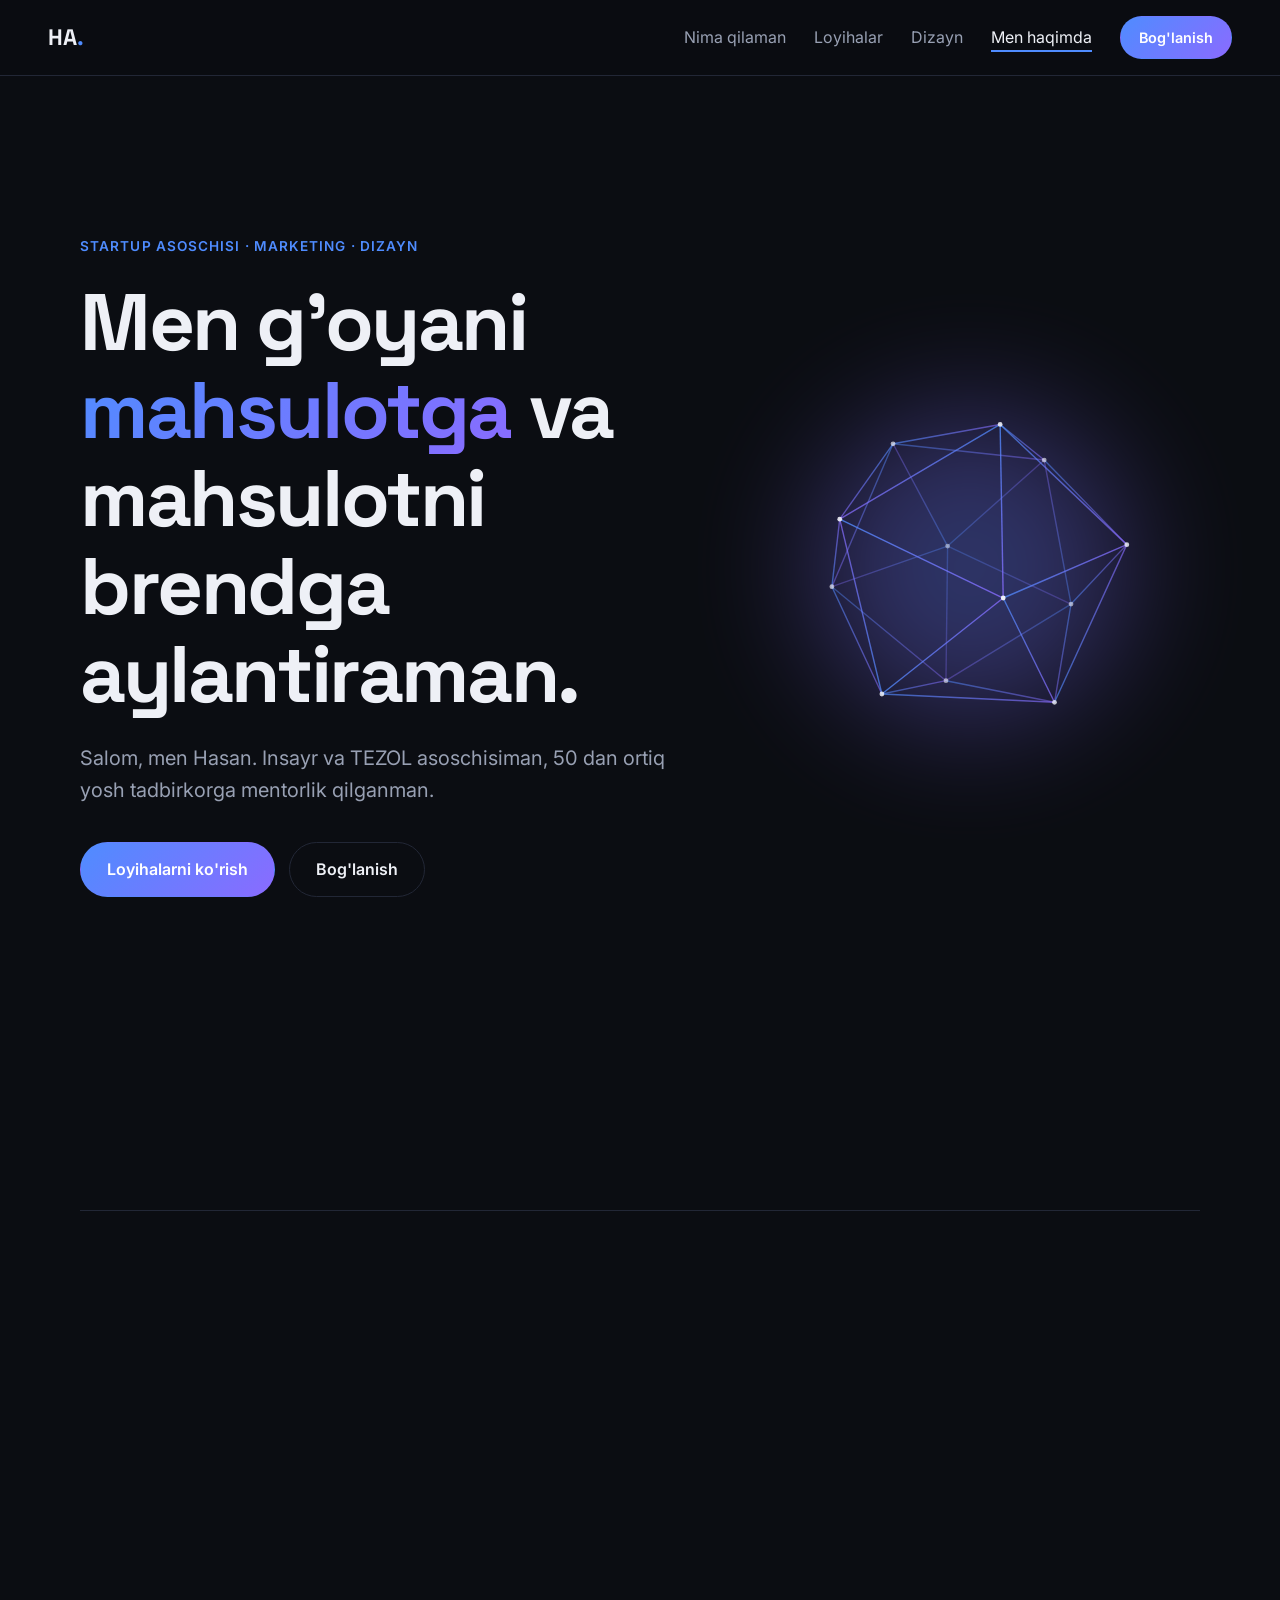
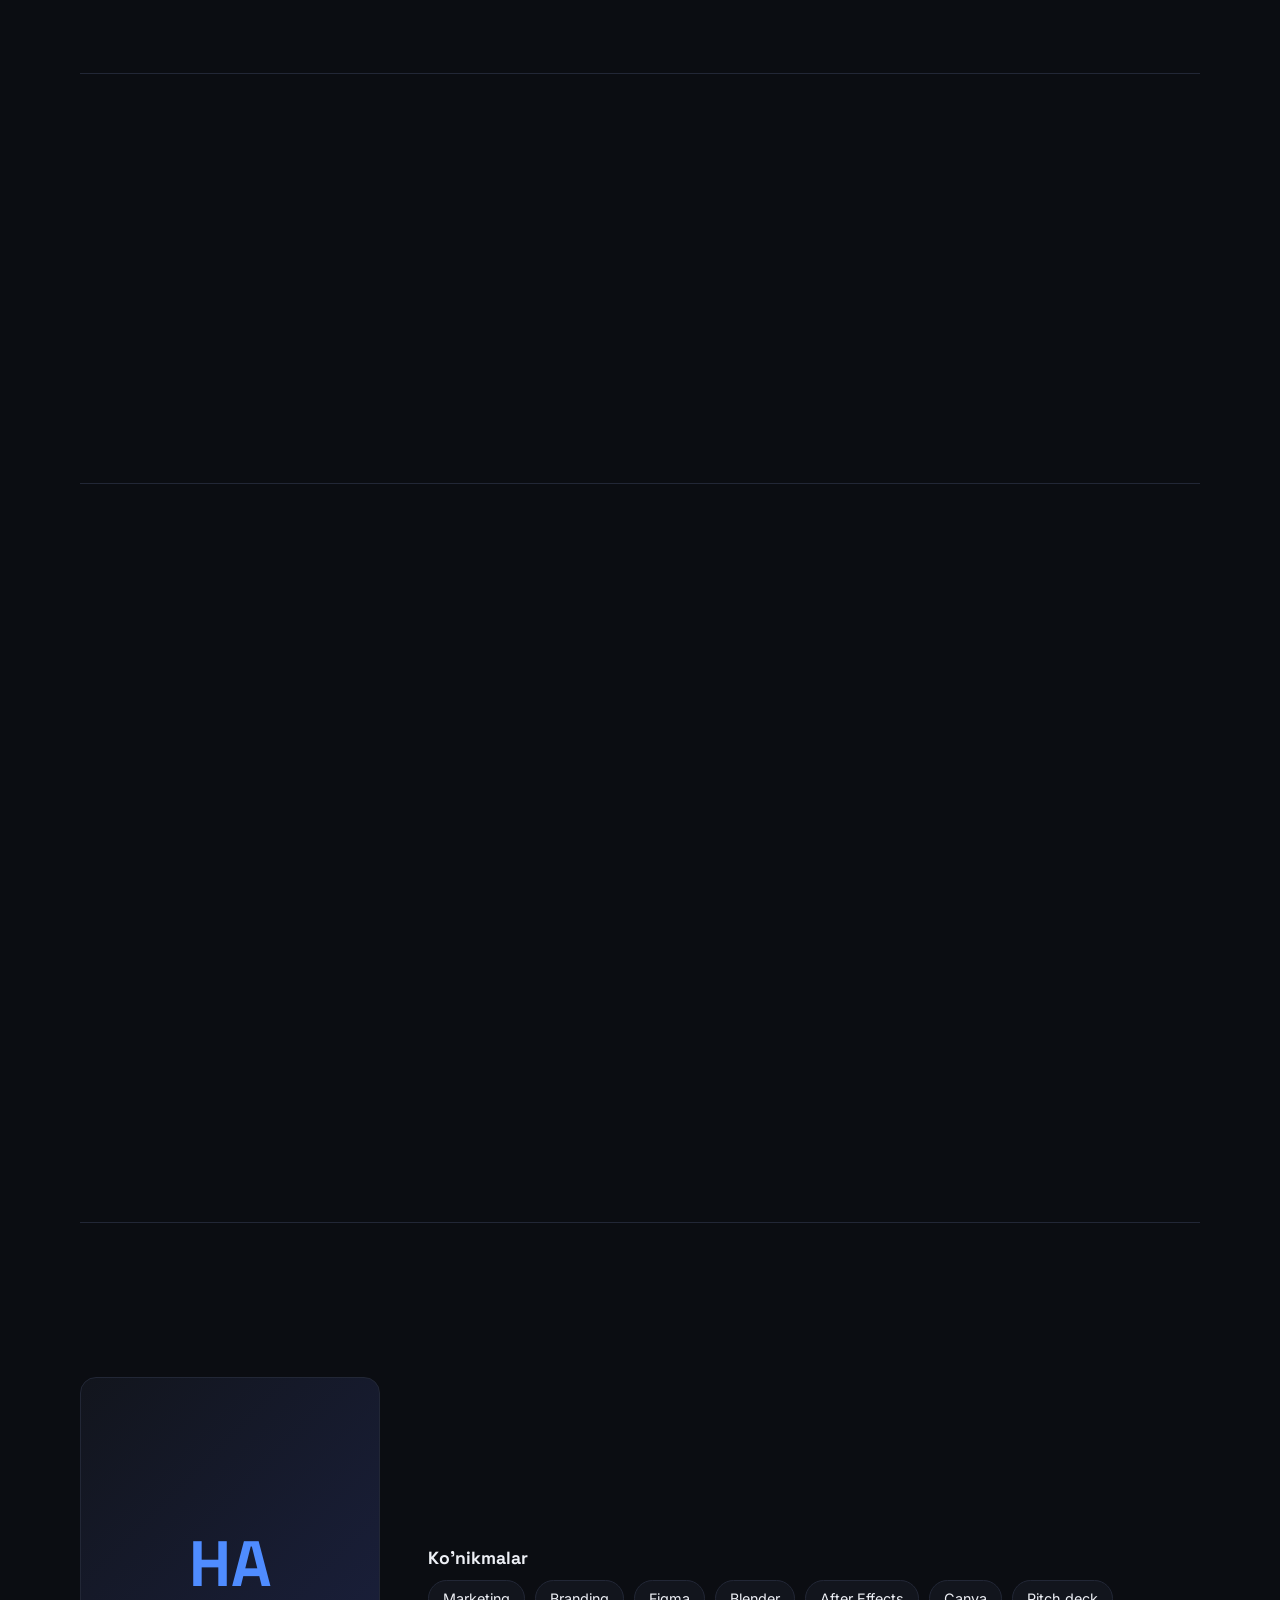
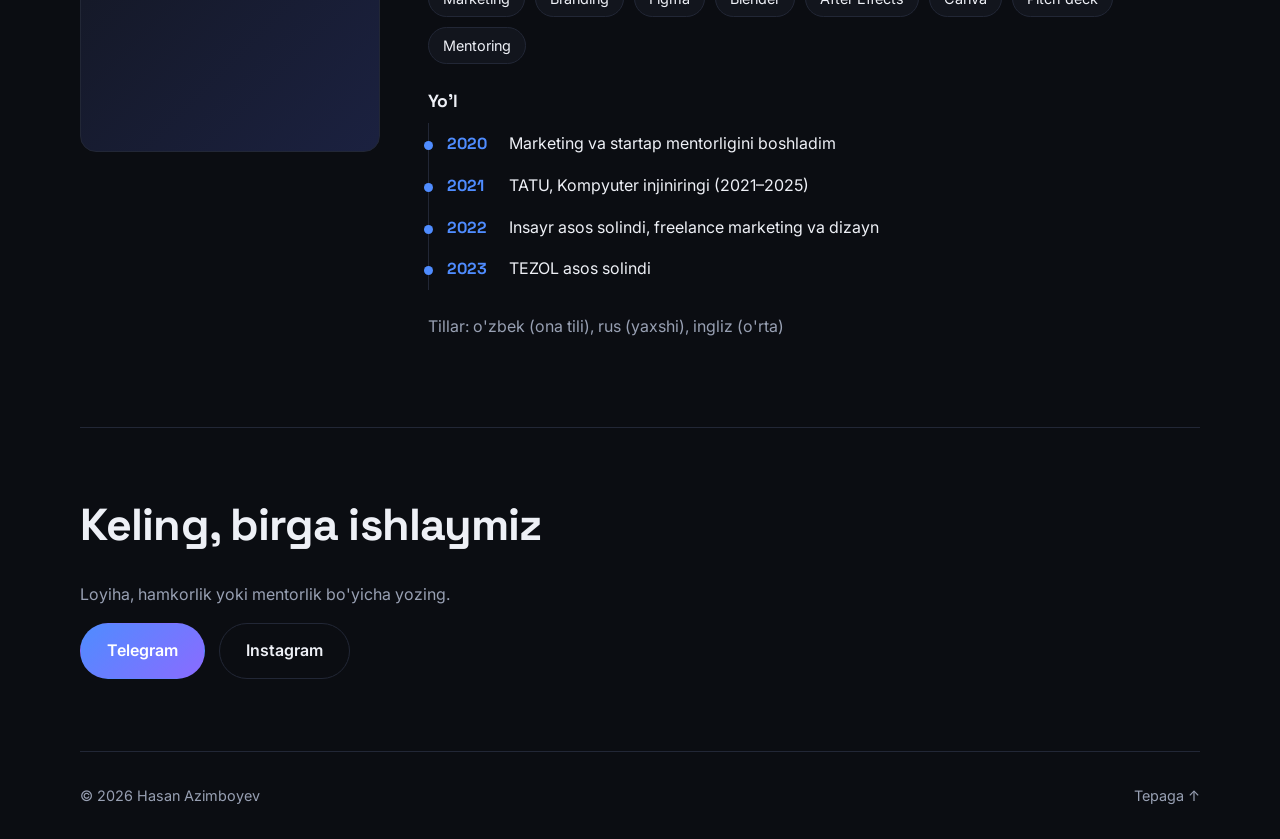
==== commit 3c360a28: "Stage 3: loader, cursor ring, mouse-reactive 3D wireframe, scroll progress, active nav, services, ga" ====
--- a/index.html
+++ b/index.html
@@ -6,17 +6,33 @@
   <title>Hasan Azimboyev — Startup asoschisi, marketing va dizayn</title>
   <meta name="description" content="Hasan Azimboyev: Insayr va TEZOL asoschisi, marketing menejeri va dizayner. Portfolio.">
   <meta name="theme-color" content="#0b0d12">
+  <meta property="og:type" content="website">
+  <meta property="og:title" content="Hasan Azimboyev — Startup asoschisi, marketing va dizayn">
+  <meta property="og:description" content="Insayr va TEZOL asoschisi, marketing menejeri va dizayner.">
+  <meta name="twitter:card" content="summary">
+  <link rel="icon" href="data:image/svg+xml,%3Csvg xmlns='http://www.w3.org/2000/svg' viewBox='0 0 64 64'%3E%3Crect width='64' height='64' rx='14' fill='%230b0d12'/%3E%3Ctext x='32' y='42' font-size='30' font-family='Arial' font-weight='700' text-anchor='middle' fill='%234f8cff'%3EHA%3C/text%3E%3C/svg%3E">
   <link rel="preconnect" href="https://fonts.googleapis.com">
   <link rel="preconnect" href="https://fonts.gstatic.com" crossorigin>
   <link href="https://fonts.googleapis.com/css2?family=Inter:wght@400;500;600&family=Space+Grotesk:wght@500;600;700&display=swap" rel="stylesheet">
   <link rel="stylesheet" href="css/style.css">
+  <noscript><style>#loader{display:none}body.is-loading{overflow:auto}.reveal{opacity:1;transform:none}</style></noscript>
 </head>
-<body>
+<body class="is-loading">
+
+  <!-- YUKLANISH EKRANI -->
+  <div class="loader" id="loader" aria-hidden="true">
+    <span class="loader__name">Hasan Azimboyev</span>
+    <strong class="loader__pct"><span id="loaderPct">0</span><small>%</small></strong>
+  </div>
+
+  <div class="progress" id="progress" aria-hidden="true"></div>
+  <div class="cursor" id="cursor" aria-hidden="true"></div>
 
   <!-- NAVIGATSIYA -->
   <header class="nav" id="top">
     <a class="nav__logo" href="#top">HA<span>.</span></a>
     <nav class="nav__links" id="navLinks" aria-label="Asosiy menyu">
+      <a href="#services">Nima qilaman</a>
       <a href="#ventures">Loyihalar</a>
       <a href="#design">Dizayn</a>
       <a href="#about">Men haqimda</a>
@@ -30,12 +46,18 @@
   <main>
     <!-- 1. HERO -->
     <section class="hero container">
-      <p class="eyebrow reveal">Startup asoschisi · Marketing · Dizayn</p>
-      <h1 class="hero__title reveal">Men g'oyani <em>mahsulotga</em> va mahsulotni brendga aylantiraman.</h1>
-      <p class="hero__lead reveal">Salom, men Hasan. Insayr va TEZOL asoschisiman, 50 dan ortiq yosh tadbirkorga mentorlik qilganman.</p>
-      <div class="hero__cta reveal">
-        <a href="#ventures" class="btn">Loyihalarni ko'rish</a>
-        <a href="#contact" class="btn btn--ghost">Bog'lanish</a>
+      <div class="hero__text">
+        <p class="eyebrow reveal">Startup asoschisi · Marketing · Dizayn</p>
+        <h1 class="hero__title reveal">Men g'oyani <em>mahsulotga</em> va mahsulotni brendga aylantiraman.</h1>
+        <p class="hero__lead reveal">Salom, men Hasan. Insayr va TEZOL asoschisiman, 50 dan ortiq yosh tadbirkorga mentorlik qilganman.</p>
+        <div class="hero__cta reveal">
+          <a href="#ventures" class="btn">Loyihalarni ko'rish</a>
+          <a href="#contact" class="btn btn--ghost">Bog'lanish</a>
+        </div>
+      </div>
+      <!-- Sichqonchaga javob beradigan 3D to'r. Blender ishi tayyor bo'lgach shu o'rniga qo'yiladi -->
+      <div class="hero__visual reveal" aria-hidden="true">
+        <canvas id="wire"></canvas>
       </div>
     </section>
 
@@ -47,10 +69,32 @@
       <div class="stat reveal"><strong data-count="5" data-suffix="+">5+</strong><span>yillik tajriba</span></div>
     </section>
 
-    <!-- 3. LOYIHALAR (4-bosqichda to'ldiriladi) -->
+    <!-- 3. NIMA QILAMAN -->
+    <section class="section container" id="services">
+      <h2 class="section__title reveal">Nima qilaman</h2>
+      <div class="cards">
+        <article class="card reveal">
+          <span class="card__tag">Startap</span>
+          <h3>G'oyadan mahsulotgacha</h3>
+          <p>G'oyani tekshirish, MVP yaratish va birinchi mijozlarni topish. Insayr va TEZOL shu yo'ldan o'tgan.</p>
+        </article>
+        <article class="card reveal">
+          <span class="card__tag">Marketing</span>
+          <h3>Brend va o'sish</h3>
+          <p>Brend kimligi, kontent strategiyasi, raqamli marketing va bozorga chiqish rejasi.</p>
+        </article>
+        <article class="card reveal">
+          <span class="card__tag">Dizayn</span>
+          <h3>Figma, 3D va harakat</h3>
+          <p>Interfeys, ijtimoiy tarmoq dizayni, Blender'da 3D va After Effects'da animatsiya.</p>
+        </article>
+      </div>
+    </section>
+
+    <!-- 4. VENTURALAR -->
     <section class="section container" id="ventures">
       <h2 class="section__title reveal">Venturalar</h2>
-      <div class="cards">
+      <div class="cards cards--two">
         <article class="card reveal">
           <span class="card__tag">Tourism tech · 2022 — hozir</span>
           <h3>Insayr</h3>
@@ -64,21 +108,52 @@
       </div>
     </section>
 
-    <!-- 4. DIZAYN VA 3D (4-bosqichda to'ldiriladi) -->
+    <!-- 5. DIZAYN VA 3D -->
     <section class="section container" id="design">
       <h2 class="section__title reveal">Dizayn va 3D</h2>
-      <p class="muted reveal">Figma, Blender, After Effects va Canva ishlari shu yerga qo'shiladi.</p>
+      <p class="muted reveal">Blender, Figma, After Effects va Canva'da qilingan ishlar.</p>
+      <!-- Haqiqiy ish qo'shish: <img src="assets/img/nom.jpg" alt="..."> ni .tile ichiga qo'ying -->
+      <div class="gallery">
+        <figure class="tile tile--wide reveal t1"><span class="tile__tool">Blender</span><figcaption>Ish tez orada qo'shiladi</figcaption></figure>
+        <figure class="tile reveal t2"><span class="tile__tool">Figma</span><figcaption>Ish tez orada qo'shiladi</figcaption></figure>
+        <figure class="tile reveal t3"><span class="tile__tool">After Effects</span><figcaption>Ish tez orada qo'shiladi</figcaption></figure>
+        <figure class="tile reveal t4"><span class="tile__tool">Canva</span><figcaption>Ish tez orada qo'shiladi</figcaption></figure>
+        <figure class="tile reveal t5"><span class="tile__tool">Blender</span><figcaption>Ish tez orada qo'shiladi</figcaption></figure>
+      </div>
     </section>
 
-    <!-- 5. MEN HAQIMDA (4-bosqichda to'ldiriladi) -->
+    <!-- 6. MEN HAQIMDA -->
     <section class="section container" id="about">
       <h2 class="section__title reveal">Men haqimda</h2>
-      <p class="muted reveal">TATU, Kompyuter injiniringi (2021–2025). O'zbek, rus va ingliz tillari.</p>
+      <div class="about">
+        <div class="about__photo reveal">
+          <span>HA</span>
+          <!-- Rasmingizni assets/img/hasan.jpg nomi bilan qo'ysangiz, avtomatik chiqadi -->
+          <img src="assets/img/hasan.jpg" alt="Hasan Azimboyev" onerror="this.remove()">
+        </div>
+        <div class="about__body">
+          <p class="reveal">Men texnologiya va marketing kesishmasida ishlaydigan tadbirkorman. 2020-yildan beri startaplarni boshqaraman, milliy darajadagi tanlovlarda qatnashaman va yoshlarga mahsulot yaratishda mentorlik qilaman.</p>
+          <p class="reveal">Kompyuter injiniringi bo'yicha TATU'da o'qiganman, shuning uchun g'oyani ham dizayn, ham texnik nuqtai nazardan baholay olaman.</p>
+          <h3 class="reveal">Ko'nikmalar</h3>
+          <ul class="chips reveal">
+            <li>Marketing</li><li>Branding</li><li>Figma</li><li>Blender</li><li>After Effects</li><li>Canva</li><li>Pitch deck</li><li>Mentoring</li>
+          </ul>
+          <h3 class="reveal">Yo'l</h3>
+          <ol class="timeline reveal">
+            <li><b>2020</b><span>Marketing va startap mentorligini boshladim</span></li>
+            <li><b>2021</b><span>TATU, Kompyuter injiniringi (2021–2025)</span></li>
+            <li><b>2022</b><span>Insayr asos solindi, freelance marketing va dizayn</span></li>
+            <li><b>2023</b><span>TEZOL asos solindi</span></li>
+          </ol>
+          <p class="muted reveal">Tillar: o'zbek (ona tili), rus (yaxshi), ingliz (o'rta)</p>
+        </div>
+      </div>
     </section>
 
-    <!-- 6. ALOQA -->
+    <!-- 7. ALOQA -->
     <section class="section container contact" id="contact">
       <h2 class="section__title reveal">Keling, birga ishlaymiz</h2>
+      <p class="muted reveal">Loyiha, hamkorlik yoki mentorlik bo'yicha yozing.</p>
       <div class="contact__links reveal">
         <a class="btn" href="https://t.me/Azimboyev_h" target="_blank" rel="noopener">Telegram</a>
         <a class="btn btn--ghost" href="https://instagram.com/hasan.az1mov" target="_blank" rel="noopener">Instagram</a>
--- a/css/style.css
+++ b/css/style.css
@@ -113,3 +113,94 @@
   }
   .nav__links.is-open { display: flex; }
 }
+
+/* ===== 11. YUKLANISH EKRANI ===== */
+body.is-loading { overflow: hidden; }
+.loader {
+  position: fixed; inset: 0; z-index: 100; background: var(--bg);
+  display: flex; flex-direction: column; justify-content: space-between;
+  padding: clamp(20px, 4vw, 48px); transition: transform .8s cubic-bezier(.76, 0, .24, 1);
+}
+.loader.is-done { transform: translateY(-100%); }
+.loader__name { font-family: var(--font-head); letter-spacing: .04em; color: var(--muted); }
+.loader__pct {
+  font-family: var(--font-head); font-size: clamp(5rem, 24vw, 14rem); line-height: .9; font-variant-numeric: tabular-nums;
+  background: linear-gradient(135deg, var(--accent), var(--accent-2)); -webkit-background-clip: text; background-clip: text; color: transparent;
+}
+.loader__pct small { font-size: .35em; }
+
+/* ===== 12. SKROLL CHIZIG'I VA KURSOR ===== */
+.progress {
+  position: fixed; top: 0; left: 0; right: 0; height: 3px; z-index: 60; transform: scaleX(0); transform-origin: left;
+  background: linear-gradient(90deg, var(--accent), var(--accent-2));
+}
+.cursor {
+  position: fixed; top: 0; left: 0; z-index: 90; width: 34px; height: 34px; border-radius: 50%;
+  border: 1.5px solid var(--accent); pointer-events: none; opacity: 0;
+  transition: opacity .2s, width .2s, height .2s, background .2s;
+}
+.cursor.is-on { opacity: .9; }
+.cursor.is-hover { width: 58px; height: 58px; background: color-mix(in srgb, var(--accent) 16%, transparent); }
+.nav__links a.is-active:not(.btn) { color: var(--text); box-shadow: 0 2px 0 var(--accent); }
+
+/* ===== 13. HERO VIZUALI ===== */
+.hero { display: grid; grid-template-columns: 1.3fr 1fr; align-items: center; gap: 40px; }
+.hero__visual { position: relative; width: 100%; max-width: 460px; aspect-ratio: 1; justify-self: end; }
+.hero__visual::before {
+  content: ""; position: absolute; inset: 12%; border-radius: 50%; filter: blur(60px); opacity: .35;
+  background: radial-gradient(circle, var(--accent), var(--accent-2) 55%, transparent 72%);
+}
+#wire { position: relative; width: 100%; height: 100%; display: block; }
+
+/* ===== 14. KARTALAR (3 va 2 ustun) ===== */
+.cards--two { grid-template-columns: repeat(auto-fit, minmax(300px, 1fr)); }
+
+/* ===== 15. GALEREYA ===== */
+.gallery { display: grid; grid-template-columns: repeat(3, 1fr); gap: 16px; margin-top: 32px; }
+.tile {
+  position: relative; margin: 0; min-height: 220px; border-radius: var(--radius); overflow: hidden;
+  border: 1px solid var(--line); display: flex; flex-direction: column; justify-content: flex-end; padding: 20px;
+  transition: transform .25s, border-color .25s;
+}
+.tile:hover { transform: translateY(-4px); border-color: var(--accent); }
+.tile--wide { grid-column: span 2; }
+.tile img { position: absolute; inset: 0; width: 100%; height: 100%; object-fit: cover; }
+.tile__tool { position: relative; font-family: var(--font-head); font-size: 1.3rem; font-weight: 600; }
+.tile figcaption { position: relative; color: var(--muted); font-size: .85rem; }
+.t1 { background: linear-gradient(135deg, #1b2a52, #3a2a6b); }
+.t2 { background: linear-gradient(135deg, #3a1d4d, #5a2a4a); }
+.t3 { background: linear-gradient(135deg, #1d3a4d, #1f5a6b); }
+.t4 { background: linear-gradient(135deg, #3a3a1d, #5a4a2a); }
+.t5 { background: linear-gradient(135deg, #1d2a4d, #2a4a6b); }
+
+/* ===== 16. MEN HAQIMDA ===== */
+.about { display: grid; grid-template-columns: 300px 1fr; gap: 48px; align-items: start; }
+.about__photo {
+  position: relative; aspect-ratio: 4 / 5; border-radius: var(--radius); overflow: hidden;
+  border: 1px solid var(--line); display: grid; place-items: center; background: linear-gradient(135deg, var(--bg-2), #1b2140);
+}
+.about__photo span { font-family: var(--font-head); font-size: 4rem; font-weight: 700; color: var(--accent); }
+.about__photo img { position: absolute; inset: 0; width: 100%; height: 100%; object-fit: cover; }
+.about__body p { margin: 0 0 16px; max-width: 62ch; }
+.about__body h3 { font-size: 1.1rem; margin: 28px 0 12px; }
+.chips { list-style: none; display: flex; flex-wrap: wrap; gap: 10px; padding: 0; margin: 0; }
+.chips li { border: 1px solid var(--line); background: var(--bg-2); border-radius: 999px; padding: 6px 14px; font-size: .9rem; }
+.timeline { list-style: none; padding: 0 0 0 18px; margin: 0 0 24px; border-left: 1px solid var(--line); }
+.timeline li { position: relative; display: flex; gap: 18px; padding: 8px 0; }
+.timeline li::before { content: ""; position: absolute; left: -23px; top: 18px; width: 9px; height: 9px; border-radius: 50%; background: var(--accent); }
+.timeline b { font-family: var(--font-head); color: var(--accent); min-width: 44px; }
+
+/* ===== 17. MOBIL (qo'shimchalar) ===== */
+@media (max-width: 900px) {
+  .hero { grid-template-columns: 1fr; }
+  .hero__visual { order: -1; max-width: 260px; justify-self: center; }
+  .about { grid-template-columns: 1fr; }
+  .about__photo { max-width: 260px; }
+}
+@media (max-width: 760px) {
+  .gallery { grid-template-columns: 1fr; }
+  .tile--wide { grid-column: auto; }
+}
+@media (prefers-reduced-motion: reduce) {
+  .loader { transition: none; }
+}
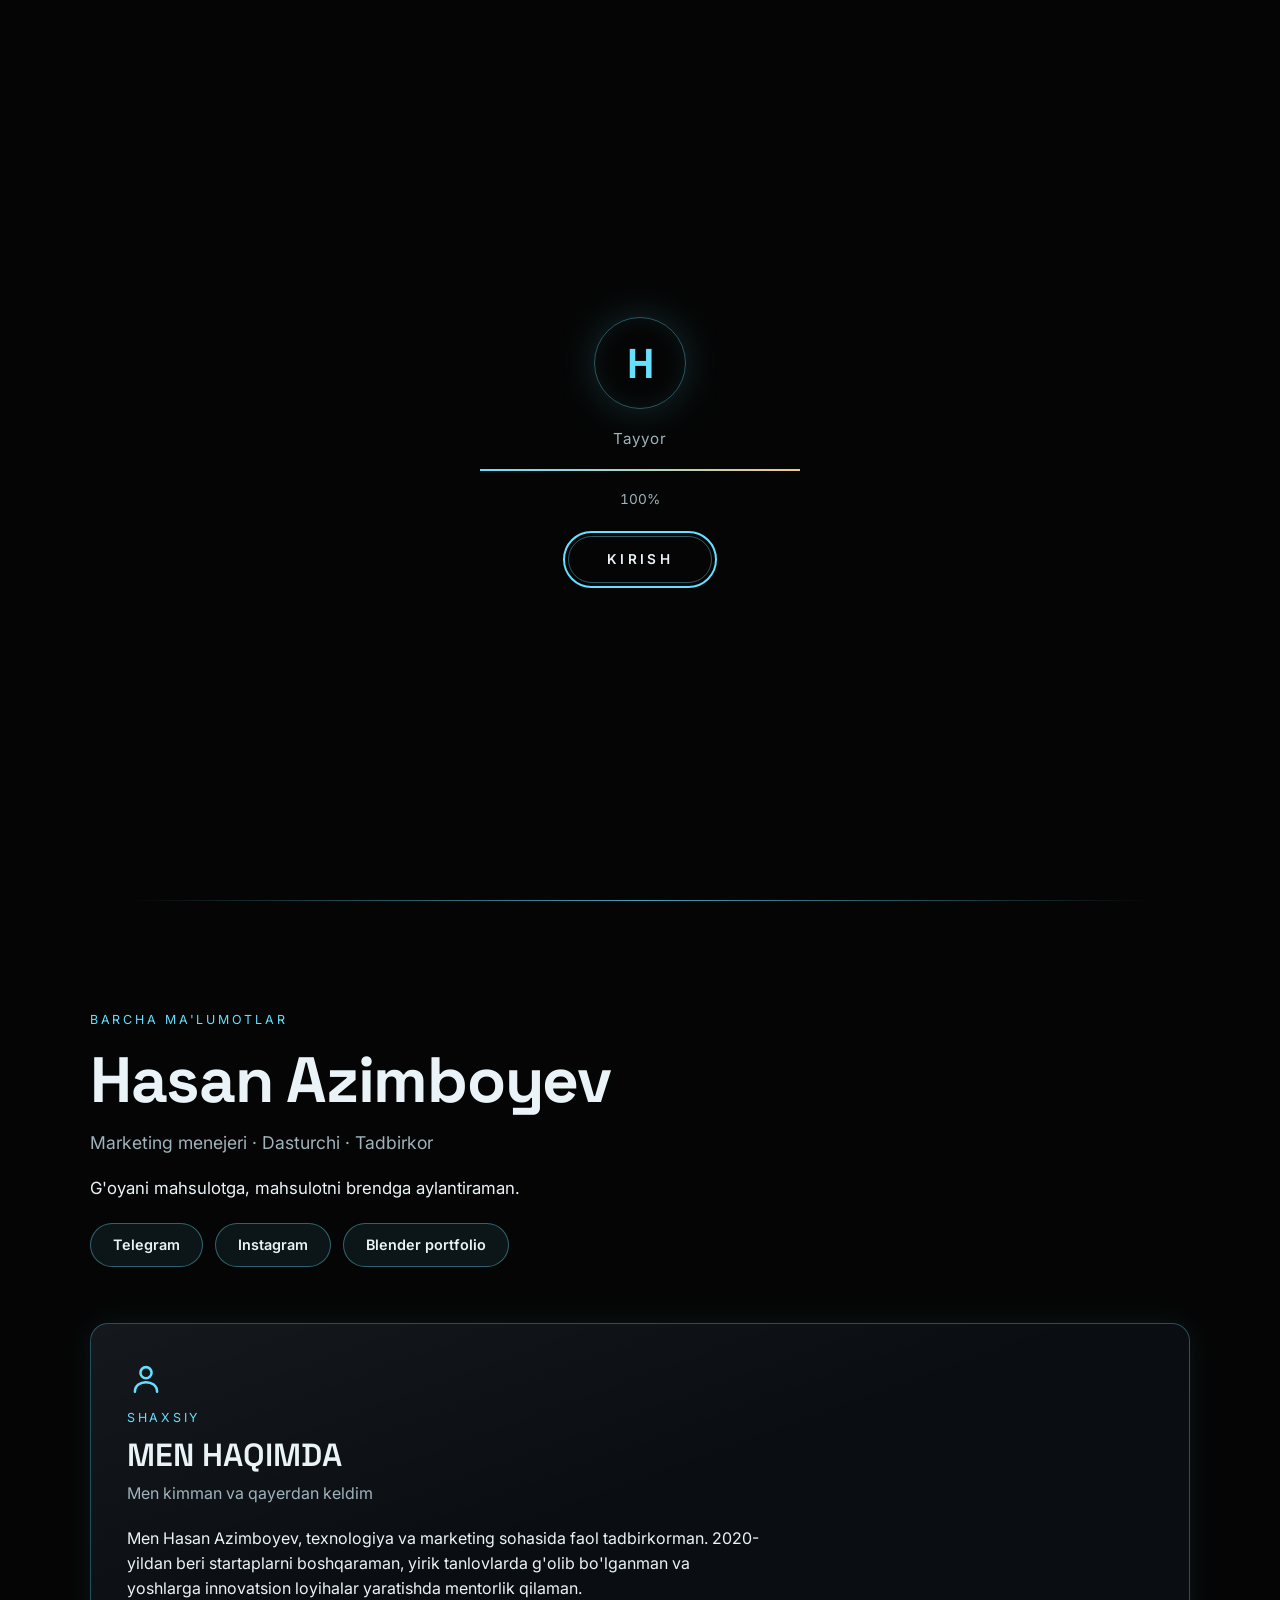
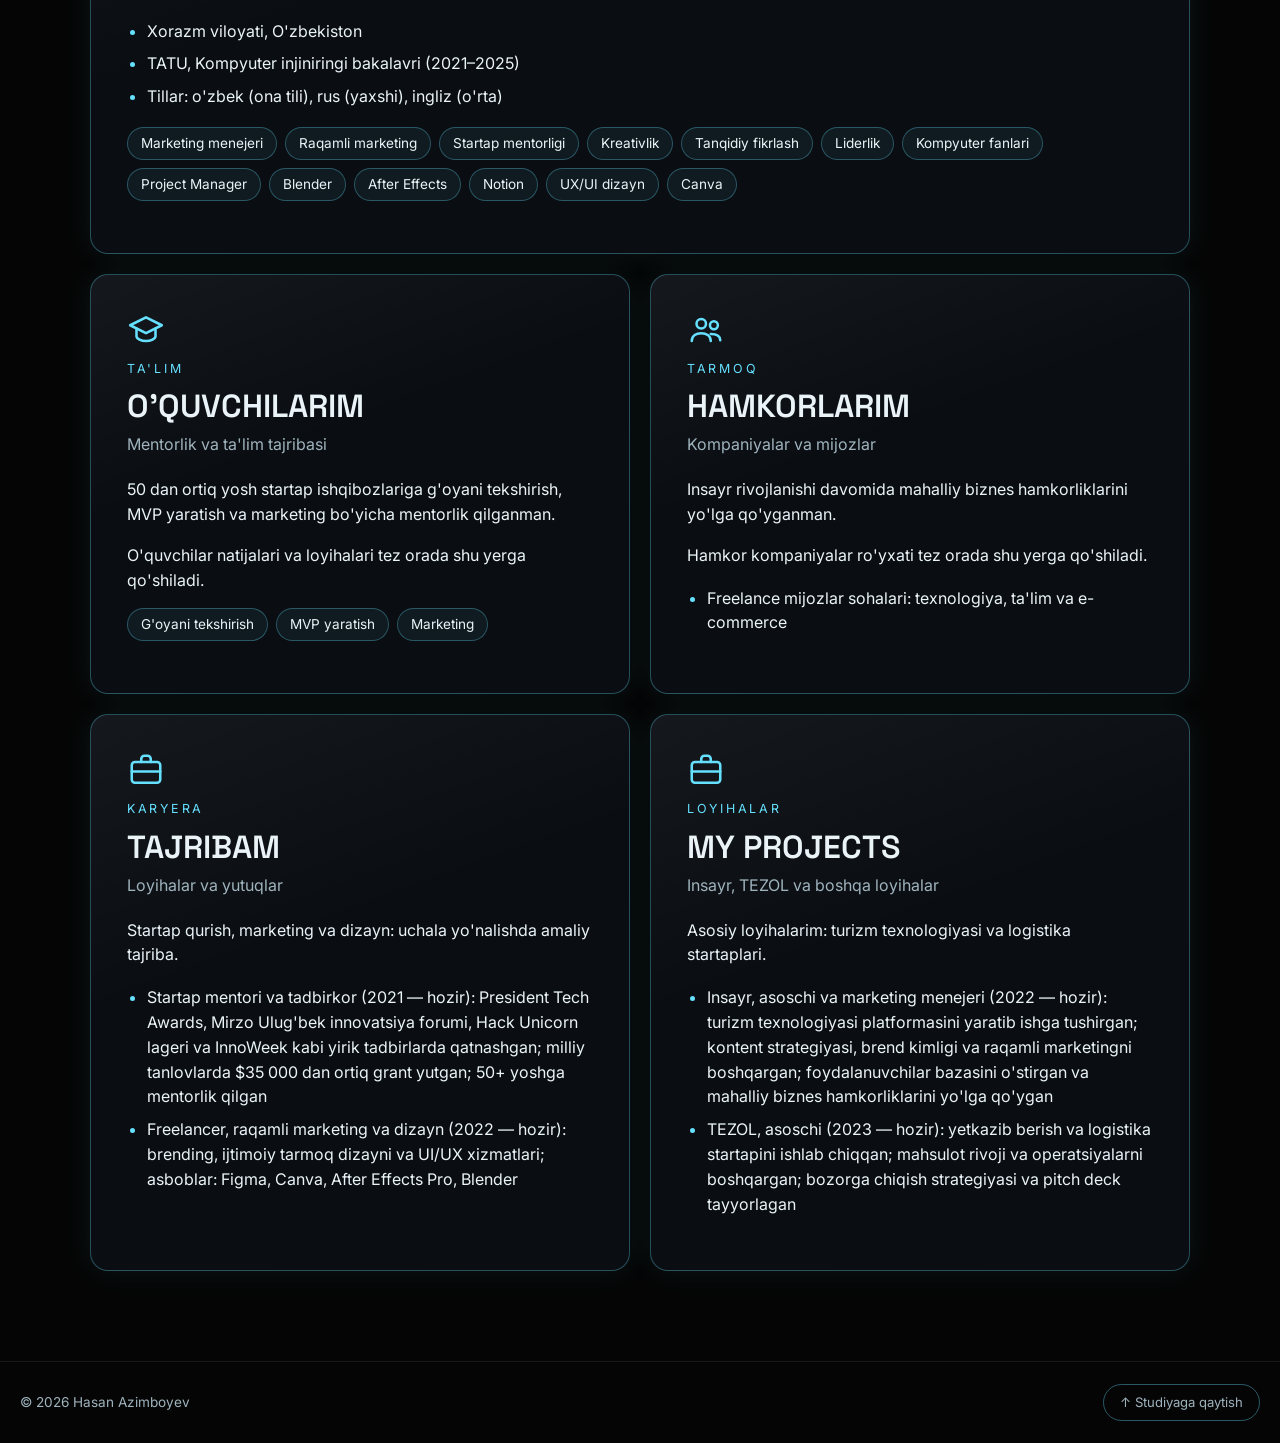
==== commit e2303b11: "Make the 3D portfolio the site root per TZ; keep stage-1 under classic/; split MY PROJECTS screen Co" ====
--- a/index.html
+++ b/index.html
@@ -2,170 +2,84 @@
 <html lang="uz">
 <head>
   <meta charset="utf-8">
-  <meta name="viewport" content="width=device-width, initial-scale=1">
-  <title>Hasan Azimboyev — Startup asoschisi, marketing va dizayn</title>
-  <meta name="description" content="Hasan Azimboyev: Insayr va TEZOL asoschisi, marketing menejeri va dizayner. Portfolio.">
-  <meta name="theme-color" content="#0b0d12">
+  <meta name="viewport" content="width=device-width, initial-scale=1, viewport-fit=cover">
+  <title>Hasan Azimboyev — 3D interaktiv portfolio</title>
+  <meta name="description" content="Hasan Azimboyev: Insayr va TEZOL asoschisi, marketing menejeri va dizayner. Interaktiv portfolio.">
+  <meta name="theme-color" content="#050505">
   <meta property="og:type" content="website">
-  <meta property="og:title" content="Hasan Azimboyev — Startup asoschisi, marketing va dizayn">
-  <meta property="og:description" content="Insayr va TEZOL asoschisi, marketing menejeri va dizayner.">
-  <meta name="twitter:card" content="summary">
-  <link rel="icon" href="data:image/svg+xml,%3Csvg xmlns='http://www.w3.org/2000/svg' viewBox='0 0 64 64'%3E%3Crect width='64' height='64' rx='14' fill='%230b0d12'/%3E%3Ctext x='32' y='42' font-size='30' font-family='Arial' font-weight='700' text-anchor='middle' fill='%234f8cff'%3EHA%3C/text%3E%3C/svg%3E">
+  <meta property="og:title" content="Hasan Azimboyev — 3D interaktiv portfolio">
+  <meta property="og:description" content="Marketing menejeri, dasturchi va tadbirkor.">
+  <link rel="icon" href="data:image/svg+xml,%3Csvg xmlns='http://www.w3.org/2000/svg' viewBox='0 0 64 64'%3E%3Crect width='64' height='64' rx='14' fill='%23050505'/%3E%3Ctext x='32' y='43' font-size='34' font-family='Arial' font-weight='700' text-anchor='middle' fill='%2366e0ff'%3EH%3C/text%3E%3C/svg%3E">
   <link rel="preconnect" href="https://fonts.googleapis.com">
   <link rel="preconnect" href="https://fonts.gstatic.com" crossorigin>
   <link href="https://fonts.googleapis.com/css2?family=Inter:wght@400;500;600&family=Space+Grotesk:wght@500;600;700&display=swap" rel="stylesheet">
   <link rel="stylesheet" href="css/style.css">
-  <noscript><style>#loader{display:none}body.is-loading{overflow:auto}.reveal{opacity:1;transform:none}</style></noscript>
+  <noscript><style>#loader{display:none}.nojs{display:block}.experience{display:none}</style></noscript>
 </head>
-<body class="is-loading">
+<body data-stage="loading">
+  <h1 class="sr-only">Hasan Azimboyev — marketing menejeri, dasturchi va tadbirkor</h1>
 
-  <!-- YUKLANISH EKRANI -->
-  <div class="loader" id="loader" aria-hidden="true">
-    <span class="loader__name">Hasan Azimboyev</span>
-    <strong class="loader__pct"><span id="loaderPct">0</span><small>%</small></strong>
+  <!-- YUKLANISH -->
+  <div class="loader" id="loader">
+    <div class="loader__logo" aria-hidden="true">H</div>
+    <p class="loader__text" id="loaderText">Tajriba tayyorlanmoqda...</p>
+    <div class="loader__bar" aria-hidden="true"><i id="loaderBar"></i></div>
+    <p class="loader__pct" id="loaderPct" aria-live="polite">0%</p>
+    <button class="enter" id="enterBtn" disabled>KIRISH</button>
   </div>
 
-  <div class="progress" id="progress" aria-hidden="true"></div>
-  <div class="cursor" id="cursor" aria-hidden="true"></div>
+  <!-- 1-QISM: SAHNA (bitta ekran balandligida) -->
+  <section class="experience" id="experience">
+    <div class="stage" aria-hidden="true">
+      <img class="bg bg--still" id="bgStill" src="assets/img/studio-still.jpg" alt="">
+      <img class="bg bg--dim" id="bgDim" src="assets/img/studio-dim.jpg" alt="">
+      <video class="bg bg--video" id="vIntro" muted playsinline preload="none"></video>
+      <video class="bg bg--video" id="vRotate" muted playsinline preload="none"></video>
+      <div class="stage__shade"></div>
+    </div>
 
-  <!-- NAVIGATSIYA -->
-  <header class="nav" id="top">
-    <a class="nav__logo" href="#top">HA<span>.</span></a>
-    <nav class="nav__links" id="navLinks" aria-label="Asosiy menyu">
-      <a href="#services">Nima qilaman</a>
-      <a href="#ventures">Loyihalar</a>
-      <a href="#design">Dizayn</a>
-      <a href="#about">Men haqimda</a>
-      <a href="#contact" class="btn btn--small">Bog'lanish</a>
-    </nav>
-    <button class="nav__toggle" id="navToggle" aria-label="Menyuni ochish" aria-expanded="false">
-      <span></span><span></span>
-    </button>
-  </header>
+    <button class="skip fade" id="skipBtn">Introni o'tkazib yuborish →</button>
+    <button class="exit fade" id="exitBtn">← CHIQISH</button>
+    <button class="cta fade" id="ctaBtn"></button>
 
-  <main>
-    <!-- 1. HERO -->
-    <section class="hero container">
-      <div class="hero__text">
-        <p class="eyebrow reveal">Startup asoschisi · Marketing · Dizayn</p>
-        <h1 class="hero__title reveal">Men g'oyani <em>mahsulotga</em> va mahsulotni brendga aylantiraman.</h1>
-        <p class="hero__lead reveal">Salom, men Hasan. Insayr va TEZOL asoschisiman, 50 dan ortiq yosh tadbirkorga mentorlik qilganman.</p>
-        <div class="hero__cta reveal">
-          <a href="#ventures" class="btn">Loyihalarni ko'rish</a>
-          <a href="#contact" class="btn btn--ghost">Bog'lanish</a>
-        </div>
-      </div>
-      <!-- Sichqonchaga javob beradigan 3D to'r. Blender ishi tayyor bo'lgach shu o'rniga qo'yiladi -->
-      <div class="hero__visual reveal" aria-hidden="true">
-        <canvas id="wire"></canvas>
-      </div>
-    </section>
+    <!-- HOLOGRAMMA KARUSELI -->
+    <div class="holo fade" id="holo" aria-label="Portfolio ekranlari">
+      <div class="holo__track" id="track"></div>
+      <button class="holo__nav holo__nav--prev" id="prevBtn" aria-label="Oldingi ekran">‹</button>
+      <button class="holo__nav holo__nav--next" id="nextBtn" aria-label="Keyingi ekran">›</button>
+      <p class="holo__hint" id="hint">Suring yoki o'qlarni bosing. Ochish uchun markaziy ekranni bosing.</p>
+    </div>
 
-    <!-- 2. RAQAMLAR -->
-    <section class="stats container" aria-label="Natijalar">
-      <div class="stat reveal"><strong data-count="35000" data-prefix="$" data-suffix="+">$35,000+</strong><span>yutilgan grantlar</span></div>
-      <div class="stat reveal"><strong data-count="50" data-suffix="+">50+</strong><span>mentorlik qilingan yoshlar</span></div>
-      <div class="stat reveal"><strong data-count="2" data-suffix="">2</strong><span>asos solingan startap</span></div>
-      <div class="stat reveal"><strong data-count="5" data-suffix="+">5+</strong><span>yillik tajriba</span></div>
-    </section>
+    <button class="more fade" id="moreBtn">Barcha ma'lumotlar <span aria-hidden="true">↓</span></button>
+    <p class="badge" id="badge" hidden>Vaqtincha fon: Blender videolari kutilmoqda</p>
+  </section>
 
-    <!-- 3. NIMA QILAMAN -->
-    <section class="section container" id="services">
-      <h2 class="section__title reveal">Nima qilaman</h2>
-      <div class="cards">
-        <article class="card reveal">
-          <span class="card__tag">Startap</span>
-          <h3>G'oyadan mahsulotgacha</h3>
-          <p>G'oyani tekshirish, MVP yaratish va birinchi mijozlarni topish. Insayr va TEZOL shu yo'ldan o'tgan.</p>
-        </article>
-        <article class="card reveal">
-          <span class="card__tag">Marketing</span>
-          <h3>Brend va o'sish</h3>
-          <p>Brend kimligi, kontent strategiyasi, raqamli marketing va bozorga chiqish rejasi.</p>
-        </article>
-        <article class="card reveal">
-          <span class="card__tag">Dizayn</span>
-          <h3>Figma, 3D va harakat</h3>
-          <p>Interfeys, ijtimoiy tarmoq dizayni, Blender'da 3D va After Effects'da animatsiya.</p>
-        </article>
-      </div>
-    </section>
+  <!-- 2-QISM: PASTGA SURILGANDA BARCHA MA'LUMOTLAR (screens.js dan chiziladi) -->
+  <main class="info" id="info" aria-label="Barcha ma'lumotlar"></main>
 
-    <!-- 4. VENTURALAR -->
-    <section class="section container" id="ventures">
-      <h2 class="section__title reveal">Venturalar</h2>
-      <div class="cards cards--two">
-        <article class="card reveal">
-          <span class="card__tag">Tourism tech · 2022 — hozir</span>
-          <h3>Insayr</h3>
-          <p>Turizm sohasidagi texnologik platforma. Asoschi va marketing menejeri.</p>
-        </article>
-        <article class="card reveal">
-          <span class="card__tag">Logistika · 2023 — hozir</span>
-          <h3>TEZOL</h3>
-          <p>Yetkazib berish va logistika startapi. Asoschi.</p>
-        </article>
-      </div>
-    </section>
-
-    <!-- 5. DIZAYN VA 3D -->
-    <section class="section container" id="design">
-      <h2 class="section__title reveal">Dizayn va 3D</h2>
-      <p class="muted reveal">Blender, Figma, After Effects va Canva'da qilingan ishlar.</p>
-      <!-- Haqiqiy ish qo'shish: <img src="assets/img/nom.jpg" alt="..."> ni .tile ichiga qo'ying -->
-      <div class="gallery">
-        <figure class="tile tile--wide reveal t1"><span class="tile__tool">Blender</span><figcaption>Ish tez orada qo'shiladi</figcaption></figure>
-        <figure class="tile reveal t2"><span class="tile__tool">Figma</span><figcaption>Ish tez orada qo'shiladi</figcaption></figure>
-        <figure class="tile reveal t3"><span class="tile__tool">After Effects</span><figcaption>Ish tez orada qo'shiladi</figcaption></figure>
-        <figure class="tile reveal t4"><span class="tile__tool">Canva</span><figcaption>Ish tez orada qo'shiladi</figcaption></figure>
-        <figure class="tile reveal t5"><span class="tile__tool">Blender</span><figcaption>Ish tez orada qo'shiladi</figcaption></figure>
-      </div>
-    </section>
-
-    <!-- 6. MEN HAQIMDA -->
-    <section class="section container" id="about">
-      <h2 class="section__title reveal">Men haqimda</h2>
-      <div class="about">
-        <div class="about__photo reveal">
-          <span>HA</span>
-          <!-- Rasmingizni assets/img/hasan.jpg nomi bilan qo'ysangiz, avtomatik chiqadi -->
-          <img src="assets/img/hasan.jpg" alt="Hasan Azimboyev" onerror="this.remove()">
-        </div>
-        <div class="about__body">
-          <p class="reveal">Men texnologiya va marketing kesishmasida ishlaydigan tadbirkorman. 2020-yildan beri startaplarni boshqaraman, milliy darajadagi tanlovlarda qatnashaman va yoshlarga mahsulot yaratishda mentorlik qilaman.</p>
-          <p class="reveal">Kompyuter injiniringi bo'yicha TATU'da o'qiganman, shuning uchun g'oyani ham dizayn, ham texnik nuqtai nazardan baholay olaman.</p>
-          <h3 class="reveal">Ko'nikmalar</h3>
-          <ul class="chips reveal">
-            <li>Marketing</li><li>Branding</li><li>Figma</li><li>Blender</li><li>After Effects</li><li>Canva</li><li>Pitch deck</li><li>Mentoring</li>
-          </ul>
-          <h3 class="reveal">Yo'l</h3>
-          <ol class="timeline reveal">
-            <li><b>2020</b><span>Marketing va startap mentorligini boshladim</span></li>
-            <li><b>2021</b><span>TATU, Kompyuter injiniringi (2021–2025)</span></li>
-            <li><b>2022</b><span>Insayr asos solindi, freelance marketing va dizayn</span></li>
-            <li><b>2023</b><span>TEZOL asos solindi</span></li>
-          </ol>
-          <p class="muted reveal">Tillar: o'zbek (ona tili), rus (yaxshi), ingliz (o'rta)</p>
-        </div>
-      </div>
-    </section>
-
-    <!-- 7. ALOQA -->
-    <section class="section container contact" id="contact">
-      <h2 class="section__title reveal">Keling, birga ishlaymiz</h2>
-      <p class="muted reveal">Loyiha, hamkorlik yoki mentorlik bo'yicha yozing.</p>
-      <div class="contact__links reveal">
-        <a class="btn" href="https://t.me/Azimboyev_h" target="_blank" rel="noopener">Telegram</a>
-        <a class="btn btn--ghost" href="https://instagram.com/hasan.az1mov" target="_blank" rel="noopener">Instagram</a>
-      </div>
-    </section>
-  </main>
-
-  <footer class="footer container">
+  <footer class="footer">
     <span>© <span id="year">2026</span> Hasan Azimboyev</span>
-    <a href="#top">Tepaga ↑</a>
+    <button class="footer__top" id="topBtn">↑ Studiyaga qaytish</button>
   </footer>
 
+  <!-- BATAFSIL KO'RINISH -->
+  <section class="detail" id="detail" hidden role="dialog" aria-modal="true" aria-labelledby="detailTitle">
+    <div class="detail__backdrop" id="detailBackdrop"></div>
+    <button class="back" id="backBtn">← EKRANLARGA QAYTISH</button>
+    <article class="detail__panel" id="detailPanel" tabindex="-1"></article>
+  </section>
+
+  <noscript>
+    <div class="nojs">
+      <h2>Hasan Azimboyev</h2>
+      <p>Marketing menejeri, dasturchi va tadbirkor. Insayr (turizm texnologiyasi) va TEZOL (logistika) asoschisi. TATU, Kompyuter injiniringi (2021–2025).</p>
+      <p>Telegram: <a href="https://t.me/Azimboyev_h">@Azimboyev_h</a> · Instagram: <a href="https://instagram.com/hasan.az1mov">hasan.az1mov</a></p>
+      <p>Interaktiv portfolioni ko'rish uchun JavaScript'ni yoqing.</p>
+    </div>
+  </noscript>
+
+  <script src="js/config.js"></script>
+  <script src="js/screens.js"></script>
   <script src="js/main.js"></script>
 </body>
 </html>
--- a/css/style.css
+++ b/css/style.css
@@ -1,206 +1,258 @@
-/* ===== 1. DIZAYN TIZIMI ===== */
+/* =========================================================
+   HASAN — 3D interaktiv portfolio
+   Qora studiya, iliq oltin yorug'lik, shaffof shisha ekranlar.
+   ========================================================= */
 :root {
-  --bg: #0b0d12;
-  --bg-2: #12151d;
-  --text: #eef0f6;
-  --muted: #98a0b3;
-  --line: #222736;
-  --accent: #4f8cff;
-  --accent-2: #8a6bff;
-  --radius: 16px;
+  --bg: #050505;
+  --text: #eaf4f8;
+  --muted: #9fb3bd;
+  --cyan: #66e0ff;
+  --gold: #f0c987;
+  --glass: rgba(8, 14, 20, 0.66);
+  --glass-line: rgba(102, 224, 255, 0.38);
   --font-body: "Inter", system-ui, -apple-system, "Segoe UI", sans-serif;
   --font-head: "Space Grotesk", var(--font-body);
-  --gutter: clamp(16px, 5vw, 48px);
-}
-
-/* ===== 2. BAZA ===== */
+  --ease: cubic-bezier(.2, .8, .2, 1);
+  --card-w: 480px;
+  --card-h: clamp(200px, 32vh, 290px);
+  color-scheme: dark;
+}
 *, *::before, *::after { box-sizing: border-box; }
-html { scroll-behavior: smooth; scroll-padding-top: 80px; }
+html, body { margin: 0; }
 body {
-  margin: 0;
-  background: var(--bg);
-  color: var(--text);
-  font-family: var(--font-body);
-  line-height: 1.6;
-  -webkit-font-smoothing: antialiased;
-}
-a { color: inherit; text-decoration: none; }
-h1, h2, h3 { font-family: var(--font-head); line-height: 1.1; margin: 0; }
-.container { width: min(1120px, 100% - var(--gutter) * 2); margin-inline: auto; }
-.muted { color: var(--muted); }
-
-/* ===== 3. TUGMALAR ===== */
+  background: var(--bg); color: var(--text); font-family: var(--font-body); line-height: 1.55;
+  overflow-x: hidden; -webkit-font-smoothing: antialiased;
+}
+button { font: inherit; color: inherit; cursor: pointer; }
+a { color: inherit; }
+.sr-only { position: absolute; width: 1px; height: 1px; overflow: hidden; clip: rect(0 0 0 0); white-space: nowrap; }
+:focus-visible { outline: 2px solid var(--cyan); outline-offset: 3px; }
+
+/* yumshoq paydo/yo'q bo'lish */
+.fade { opacity: 0; visibility: hidden; pointer-events: none; transition: opacity .6s ease, visibility 0s .6s; }
+.fade.is-visible { opacity: 1; visibility: visible; pointer-events: auto; transition: opacity .6s ease; }
+
+/* ===== FON ===== */
+.stage { position: absolute; inset: 0; background: #000; overflow: hidden; }
+.bg { position: absolute; inset: 0; width: 100%; height: 100%; object-fit: cover; object-position: 50% 45%; opacity: 0; transition: opacity 1.8s ease, transform 2.6s cubic-bezier(.45, 0, .2, 1); }
+.bg.is-in { opacity: 1; }
+.bg--video { transition: none; }
+body[data-stage="rotating"] .bg--still, body[data-stage="rotating"] .bg--dim,
+body[data-stage="dropping"] .bg--still, body[data-stage="dropping"] .bg--dim,
+body[data-stage="carousel"] .bg--still, body[data-stage="carousel"] .bg--dim,
+body[data-stage="detail"] .bg--still, body[data-stage="detail"] .bg--dim { transform: scale(1.05); }
+.stage__shade { position: absolute; inset: 0; background: radial-gradient(ellipse at 50% 40%, transparent 35%, rgba(0, 0, 0, .55) 100%); pointer-events: none; }
+body.degraded .bg { display: none; }
+body.degraded .stage { background: radial-gradient(ellipse at 50% 0%, #2a2114 0%, #050505 60%); }
+
+/* ===== YUKLANISH ===== */
+.loader {
+  position: fixed; inset: 0; z-index: 100; background: var(--bg); display: flex; flex-direction: column;
+  align-items: center; justify-content: center; gap: 18px; padding: 24px; text-align: center;
+  transition: opacity .9s ease;
+}
+.loader.is-done { opacity: 0; pointer-events: none; }
+.loader__logo {
+  width: 92px; height: 92px; border-radius: 50%; display: grid; place-items: center;
+  font: 700 2.6rem var(--font-head); color: var(--cyan); border: 1px solid var(--glass-line);
+  box-shadow: 0 0 40px rgba(102, 224, 255, .18), inset 0 0 24px rgba(102, 224, 255, .08);
+}
+.loader__text { margin: 0; color: var(--muted); letter-spacing: .06em; font-size: .95rem; max-width: 38ch; }
+.loader__bar { width: min(320px, 70vw); height: 2px; background: rgba(255, 255, 255, .12); overflow: hidden; }
+.loader__bar i { display: block; height: 100%; background: linear-gradient(90deg, var(--cyan), var(--gold)); transform: scaleX(0); transform-origin: left; transition: transform .35s ease; }
+.loader__pct { margin: 0; font-variant-numeric: tabular-nums; color: var(--muted); font-size: .85rem; }
+.enter {
+  margin-top: 8px; padding: 12px 38px; border-radius: 999px; background: transparent; color: var(--text);
+  border: 1px solid var(--glass-line); letter-spacing: .24em; font-weight: 600; font-size: .85rem;
+  transition: background .25s, box-shadow .25s, opacity .25s;
+}
+.enter:not(:disabled):hover { background: rgba(102, 224, 255, .12); box-shadow: 0 0 28px rgba(102, 224, 255, .25); }
+.enter:disabled { opacity: .35; cursor: default; }
+
+/* ===== SKIP VA ASOSIY TUGMA ===== */
+.skip {
+  position: absolute; z-index: 40; right: max(20px, env(safe-area-inset-right)); bottom: max(20px, env(safe-area-inset-bottom));
+  background: rgba(0, 0, 0, .45); border: 1px solid rgba(255, 255, 255, .25); border-radius: 999px;
+  padding: 9px 18px; font-size: .85rem; color: var(--text); backdrop-filter: blur(8px);
+}
+.skip:hover { border-color: var(--cyan); }
+.cta {
+  position: absolute; z-index: 40; top: max(22px, calc(env(safe-area-inset-top) + 14px)); left: 50%; transform: translateX(-50%);
+  max-width: 92vw; padding: 15px 34px; border-radius: 999px; text-align: center;
+  background: rgba(14, 12, 8, .55); border: 1px solid rgba(240, 201, 135, .6); color: var(--text);
+  letter-spacing: .14em; font-weight: 600; font-size: clamp(.72rem, 2.4vw, .92rem); backdrop-filter: blur(10px);
+  box-shadow: 0 0 36px rgba(240, 201, 135, .18);
+  transition: opacity .6s ease, visibility 0s .6s, transform .25s ease, box-shadow .25s ease;
+}
+.cta.is-visible { transition: opacity .6s ease, transform .25s ease, box-shadow .25s ease; }
+.cta:hover { transform: translateX(-50%) scale(1.04); box-shadow: 0 0 48px rgba(240, 201, 135, .34); }
+
+/* ===== HOLOGRAMMA KARUSELI ===== */
+.holo {
+  position: absolute; z-index: 30; left: 0; right: 0; top: clamp(70px, 11vh, 120px); height: calc(var(--card-h) + 70px);
+  perspective: 1500px; touch-action: pan-y; user-select: none; -webkit-user-select: none; cursor: grab;
+  transition: opacity .6s ease, visibility 0s .6s, transform .7s var(--ease), filter .7s ease;
+}
+.holo.is-visible { transition: opacity .6s ease, transform .7s var(--ease), filter .7s ease; }
+.holo:active { cursor: grabbing; }
+.holo.is-dimmed { transform: scale(.9); filter: blur(2px) brightness(.5); pointer-events: none; }
+.holo__track { position: absolute; inset: 0; transform-style: preserve-3d; }
+.holo__item {
+  position: absolute; left: 50%; top: 50%; width: var(--card-w); height: var(--card-h);
+  margin-left: calc(var(--card-w) / -2); margin-top: calc(var(--card-h) / -2); will-change: transform, opacity; outline-offset: 6px;
+}
+.holo__card {
+  position: relative; width: 100%; height: 100%; padding: 26px 28px; border-radius: 18px; overflow: hidden;
+  display: flex; flex-direction: column; justify-content: center; gap: 6px;
+  background: linear-gradient(160deg, rgba(255, 255, 255, .09), rgba(255, 255, 255, .02) 40%), var(--glass);
+  backdrop-filter: blur(14px) saturate(1.2); -webkit-backdrop-filter: blur(14px) saturate(1.2);
+  border: 1px solid var(--glass-line);
+  box-shadow: 0 0 30px rgba(102, 224, 255, .14), inset 0 0 40px rgba(102, 224, 255, .05);
+  transition: box-shadow .3s ease, border-color .3s ease;
+}
+.holo__card::before { /* nozik cyan chekka yorug'ligi */
+  content: ""; position: absolute; left: 12%; right: 12%; top: 0; height: 1px;
+  background: linear-gradient(90deg, transparent, var(--cyan), transparent); opacity: .8;
+}
+.holo__item.is-center .holo__card { border-color: rgba(102, 224, 255, .7); box-shadow: 0 0 46px rgba(102, 224, 255, .26), inset 0 0 44px rgba(102, 224, 255, .08); }
+.holo__item.is-center:hover .holo__card { box-shadow: 0 0 60px rgba(102, 224, 255, .38), inset 0 0 44px rgba(102, 224, 255, .1); }
+.icon { width: 38px; height: 38px; color: var(--cyan); display: grid; place-items: center; margin-bottom: 4px; }
+.icon svg { width: 100%; height: 100%; }
+.holo__title { margin: 0; font: 600 clamp(1.2rem, 3.2vw, 1.7rem) var(--font-head); letter-spacing: .04em; }
+.holo__sub { margin: 0; color: var(--muted); font-size: clamp(.85rem, 2.2vw, .98rem); max-width: 30ch; }
+.holo__arrow { position: absolute; right: 22px; bottom: 16px; color: var(--cyan); font-size: 1.2rem; }
+.holo__eyebrow { margin: 0; color: var(--muted); letter-spacing: .22em; font-size: .8rem; }
+.holo__card--hero { padding-left: clamp(22px, 5vw, 44px); }
+.holo__card--hero .holo__title { font-size: clamp(1.7rem, 5.4vw, 2.7rem); letter-spacing: 0; }
+.holo__more { margin: 14px 0 0; color: var(--cyan); font-size: .85rem; }
+.hero-mark {
+  position: absolute; right: clamp(20px, 6%, 56px); top: 50%; width: clamp(70px, 18%, 110px); aspect-ratio: 1; transform: translateY(-50%);
+  display: grid; place-items: center; font: 700 clamp(2.4rem, 8vw, 4.2rem) var(--font-head);
+  background: linear-gradient(135deg, #fff, var(--cyan)); -webkit-background-clip: text; background-clip: text; color: transparent;
+  text-shadow: none; filter: drop-shadow(0 0 18px rgba(102, 224, 255, .5));
+}
+.hero-mark::after {
+  content: ""; position: absolute; inset: -34% -62%; border: 1px solid rgba(102, 224, 255, .55); border-radius: 50%; transform: rotate(-18deg);
+}
+
+/* tepadan tushish: markaz birinchi, so'ng atrofga, yengil damping */
+.holo.is-dropping .holo__card { opacity: 0; animation: drop 1.1s var(--ease) both; animation-delay: calc(var(--i) * .15s); }
+@keyframes drop {
+  0% { opacity: 0; transform: translateY(-75vh) scale(.92); }
+  15% { opacity: 1; }
+  72% { transform: translateY(9px) scale(1); }
+  100% { opacity: 1; transform: none; }
+}
+
+.holo__nav {
+  position: absolute; top: 50%; transform: translateY(-50%); z-index: 200; width: 46px; height: 46px; border-radius: 50%;
+  background: rgba(0, 0, 0, .4); border: 1px solid var(--glass-line); font-size: 1.6rem; line-height: 1; backdrop-filter: blur(8px);
+  transition: background .2s, opacity .2s;
+}
+.holo__nav:hover:not(:disabled) { background: rgba(102, 224, 255, .15); }
+.holo__nav:disabled { opacity: .25; cursor: default; }
+.holo__nav--prev { left: max(14px, env(safe-area-inset-left)); }
+.holo__nav--next { right: max(14px, env(safe-area-inset-right)); }
+.holo__hint {
+  position: absolute; left: 0; right: 0; bottom: 0; margin: 0; text-align: center; color: var(--muted); font-size: .85rem;
+  opacity: 0; transition: opacity .5s ease; padding: 0 20px; pointer-events: none;
+}
+.holo__hint.is-visible { opacity: .9; }
+
+/* ===== BATAFSIL KO'RINISH ===== */
+.detail { position: fixed; inset: 0; z-index: 60; display: grid; place-items: center; padding: 70px 16px 24px; }
+.detail[hidden] { display: none; }
+.detail__backdrop { position: absolute; inset: 0; background: rgba(0, 0, 0, .62); backdrop-filter: blur(4px); }
+.detail__panel {
+  position: relative; width: min(860px, 100%); max-height: 100%; overflow-y: auto; border-radius: 20px; padding: clamp(22px, 4vw, 44px);
+  background: linear-gradient(160deg, rgba(255, 255, 255, .08), rgba(255, 255, 255, .02) 40%), rgba(8, 14, 20, .82);
+  backdrop-filter: blur(18px); -webkit-backdrop-filter: blur(18px);
+  border: 1px solid rgba(102, 224, 255, .55); box-shadow: 0 0 60px rgba(102, 224, 255, .22);
+}
+.detail__cat { margin: 0 0 8px; color: var(--cyan); letter-spacing: .22em; text-transform: uppercase; font-size: .78rem; }
+.detail__title { margin: 0; font: 600 clamp(1.7rem, 5vw, 2.6rem) var(--font-head); }
+.detail__desc { margin: 6px 0 20px; color: var(--muted); }
+.detail__body p { max-width: 62ch; }
+.detail__list { margin: 18px 0; padding-left: 20px; display: grid; gap: 8px; }
+.detail__list li::marker { color: var(--cyan); }
+.detail__media { display: grid; grid-template-columns: repeat(auto-fit, minmax(220px, 1fr)); gap: 12px; margin: 18px 0; }
+.detail__media img, .detail__media video { width: 100%; border-radius: 12px; border: 1px solid rgba(255, 255, 255, .15); }
+.detail__links { display: flex; flex-wrap: wrap; gap: 12px; margin-top: 22px; }
 .btn {
-  display: inline-flex; align-items: center; justify-content: center;
-  padding: 14px 26px; border-radius: 999px; font-weight: 600;
-  background: linear-gradient(135deg, var(--accent), var(--accent-2));
-  color: #fff; border: 1px solid transparent;
-  transition: transform .2s ease, box-shadow .2s ease;
-}
-.btn:hover { transform: translateY(-2px); box-shadow: 0 10px 30px -10px var(--accent); }
-.btn--ghost { background: transparent; border-color: var(--line); color: var(--text); }
-.btn--ghost:hover { border-color: var(--accent); box-shadow: none; }
-.btn--small { padding: 9px 18px; font-size: .9rem; }
-
-/* ===== 4. NAVIGATSIYA ===== */
-.nav {
-  position: sticky; top: 0; z-index: 50;
-  display: flex; align-items: center; justify-content: space-between;
-  padding: 16px var(--gutter);
-  background: color-mix(in srgb, var(--bg) 80%, transparent);
-  backdrop-filter: blur(14px);
-  border-bottom: 1px solid var(--line);
-}
-.nav__logo { font-family: var(--font-head); font-weight: 700; font-size: 1.4rem; }
-.nav__logo span { color: var(--accent); }
-.nav__links { display: flex; align-items: center; gap: 28px; }
-.nav__links a:not(.btn) { color: var(--muted); transition: color .2s; }
-.nav__links a:not(.btn):hover { color: var(--text); }
-.nav__toggle { display: none; background: none; border: 0; padding: 8px; cursor: pointer; }
-.nav__toggle span { display: block; width: 24px; height: 2px; background: var(--text); margin: 6px 0; transition: transform .25s; }
-
-/* ===== 5. HERO ===== */
-.hero { padding: clamp(72px, 14vw, 160px) 0 clamp(48px, 8vw, 96px); }
-.eyebrow { color: var(--accent); font-weight: 600; letter-spacing: .08em; text-transform: uppercase; font-size: .85rem; margin: 0 0 20px; }
-.hero__title { font-size: clamp(2.4rem, 7vw, 5rem); letter-spacing: -0.03em; max-width: 18ch; }
-.hero__title em {
-  font-style: normal;
-  background: linear-gradient(135deg, var(--accent), var(--accent-2));
-  -webkit-background-clip: text; background-clip: text; color: transparent;
-}
-.hero__lead { color: var(--muted); font-size: clamp(1.05rem, 2vw, 1.25rem); max-width: 52ch; margin: 24px 0 36px; }
-.hero__cta { display: flex; flex-wrap: wrap; gap: 14px; }
-
-/* ===== 6. RAQAMLAR ===== */
-.stats {
-  display: grid; grid-template-columns: repeat(4, 1fr); gap: 16px;
-  padding-bottom: 80px;
-}
-.stat { background: var(--bg-2); border: 1px solid var(--line); border-radius: var(--radius); padding: 24px; }
-.stat strong { display: block; font-family: var(--font-head); font-size: clamp(1.7rem, 3.5vw, 2.4rem); }
-.stat span { color: var(--muted); font-size: .92rem; }
-
-/* ===== 7. BO'LIMLAR VA KARTALAR ===== */
-.section { padding: 72px 0; border-top: 1px solid var(--line); }
-.section__title { font-size: clamp(1.8rem, 4vw, 2.8rem); margin-bottom: 32px; letter-spacing: -0.02em; }
-.cards { display: grid; grid-template-columns: repeat(auto-fit, minmax(280px, 1fr)); gap: 20px; }
-.card { background: var(--bg-2); border: 1px solid var(--line); border-radius: var(--radius); padding: 28px; transition: transform .25s, border-color .25s; }
-.card:hover { transform: translateY(-4px); border-color: var(--accent); }
-.card__tag { color: var(--accent); font-size: .8rem; font-weight: 600; letter-spacing: .04em; }
-.card h3 { font-size: 1.6rem; margin: 10px 0; }
-.card p { color: var(--muted); margin: 0; }
-
-/* ===== 8. ALOQA VA FOOTER ===== */
-.contact__links { display: flex; flex-wrap: wrap; gap: 14px; }
-.footer { display: flex; justify-content: space-between; padding: 32px 0; color: var(--muted); border-top: 1px solid var(--line); font-size: .9rem; }
-
-/* ===== 9. ANIMATSIYA ===== */
-.reveal { opacity: 0; transform: translateY(24px); transition: opacity .7s ease, transform .7s ease; }
-.reveal.is-visible { opacity: 1; transform: none; }
+  display: inline-flex; padding: 10px 22px; border-radius: 999px; text-decoration: none; font-weight: 600; font-size: .9rem;
+  border: 1px solid var(--glass-line); background: rgba(102, 224, 255, .08); transition: background .2s, box-shadow .2s;
+}
+.btn:hover { background: rgba(102, 224, 255, .2); box-shadow: 0 0 24px rgba(102, 224, 255, .3); }
+.back {
+  position: fixed; z-index: 70; top: max(18px, env(safe-area-inset-top)); left: max(18px, env(safe-area-inset-left));
+  padding: 10px 20px; border-radius: 999px; background: rgba(0, 0, 0, .5); border: 1px solid var(--glass-line);
+  letter-spacing: .12em; font-size: .78rem; font-weight: 600; backdrop-filter: blur(8px);
+}
+.back:hover { background: rgba(102, 224, 255, .15); }
+
+/* ===== BOSHQA ===== */
+.badge { position: absolute; z-index: 20; left: max(16px, env(safe-area-inset-left)); bottom: max(14px, env(safe-area-inset-bottom)); margin: 0; font-size: .72rem; color: rgba(255, 255, 255, .45); max-width: 55vw; }
+.badge[hidden] { display: none; }
+.nojs { display: none; position: relative; z-index: 200; padding: 40px 20px; max-width: 60ch; margin: 0 auto; }
+
+/* ===== MOBIL ===== */
+@media (max-width: 700px) {
+  .holo { top: clamp(86px, 15vh, 120px); }
+  .holo__nav { width: 40px; height: 40px; }
+  .skip { font-size: .78rem; padding: 8px 14px; }
+  .badge { display: none; }
+  .holo__hint { bottom: -6px; }
+}
 @media (prefers-reduced-motion: reduce) {
-  html { scroll-behavior: auto; }
-  .reveal { opacity: 1; transform: none; transition: none; }
-}
-
-/* ===== 10. MOBIL ===== */
+  .bg, .holo, .loader, .fade { transition-duration: .01s; }
+  .holo.is-dropping .holo__card { animation: none; opacity: 1; }
+}
+
+/* ===== 2-BOSQICH: SAHNA + PASTDAGI MA'LUMOTLAR SAHIFASI ===== */
+.experience { position: relative; height: 100vh; height: 100svh; overflow: hidden; background: #000; }
+/* Animatsiya paytida va oyna ochiqligida sahifa surilmaydi */
+body[data-stage="loading"], body[data-stage="intro"], body[data-stage="rotating"],
+body[data-stage="dropping"], body[data-stage="detail"] { overflow: hidden; }
+
+.exit, .more {
+  position: absolute; z-index: 40; border-radius: 999px; background: rgba(0, 0, 0, .5); border: 1px solid var(--glass-line);
+  letter-spacing: .12em; font-size: .78rem; font-weight: 600; backdrop-filter: blur(8px); padding: 10px 20px;
+}
+.exit { top: max(18px, env(safe-area-inset-top)); left: max(18px, env(safe-area-inset-left)); }
+.more { bottom: max(18px, env(safe-area-inset-bottom)); left: 50%; transform: translateX(-50%); letter-spacing: .06em; font-size: .85rem; }
+.exit:hover, .more:hover { background: rgba(102, 224, 255, .15); }
+
+.info { position: relative; background: var(--bg); padding: clamp(56px, 10vw, 110px) max(20px, env(safe-area-inset-right)) clamp(48px, 8vw, 90px) max(20px, env(safe-area-inset-left)); }
+.info::before { content: ""; position: absolute; left: 10%; right: 10%; top: 0; height: 1px; background: linear-gradient(90deg, transparent, var(--cyan), transparent); opacity: .7; }
+.info__inner { max-width: 1100px; margin: 0 auto; }
+.info__head { margin-bottom: clamp(32px, 6vw, 56px); }
+.info__eyebrow { margin: 0 0 10px; color: var(--cyan); letter-spacing: .22em; font-size: .78rem; }
+.info__name { margin: 0; font: 700 clamp(2.2rem, 7vw, 4rem) var(--font-head); letter-spacing: -.02em; }
+.info__role { margin: 8px 0 0; color: var(--muted); font-size: 1.1rem; }
+.info__lead { margin: 18px 0 0; max-width: 56ch; font-size: 1.05rem; }
+.info__links { display: flex; flex-wrap: wrap; gap: 12px; margin-top: 22px; }
+.info__grid { display: grid; grid-template-columns: repeat(2, minmax(0, 1fr)); gap: 20px; }
+.info__card {
+  position: relative; padding: clamp(22px, 3.5vw, 36px); border-radius: 18px; border: 1px solid rgba(102, 224, 255, .3);
+  background: linear-gradient(160deg, rgba(255, 255, 255, .06), rgba(255, 255, 255, .015) 40%), rgba(8, 14, 20, .7);
+  box-shadow: 0 0 30px rgba(102, 224, 255, .08);
+}
+.info__card--wide { grid-column: 1 / -1; }
+.info__card .detail__title { font-size: clamp(1.4rem, 3.4vw, 2rem); }
+.info__card p { max-width: 64ch; }
+.info__card .icon { margin-bottom: 10px; }
+
+.chips { list-style: none; display: flex; flex-wrap: wrap; gap: 8px; padding: 0; margin: 16px 0; }
+.chips li { border: 1px solid rgba(102, 224, 255, .3); background: rgba(102, 224, 255, .06); border-radius: 999px; padding: 5px 13px; font-size: .85rem; }
+
+.footer {
+  display: flex; flex-wrap: wrap; justify-content: space-between; align-items: center; gap: 14px; background: var(--bg);
+  padding: 22px max(20px, env(safe-area-inset-right)) max(22px, env(safe-area-inset-bottom)) max(20px, env(safe-area-inset-left));
+  border-top: 1px solid rgba(255, 255, 255, .08); color: var(--muted); font-size: .85rem;
+}
+.footer__top { background: none; border: 1px solid var(--glass-line); border-radius: 999px; padding: 7px 16px; font-size: .82rem; }
+.footer__top:hover { background: rgba(102, 224, 255, .12); }
+
 @media (max-width: 760px) {
-  .stats { grid-template-columns: repeat(2, 1fr); }
-  .nav__toggle { display: block; }
-  .nav__links {
-    position: absolute; inset: 100% 0 auto 0; flex-direction: column; align-items: flex-start;
-    gap: 18px; padding: 24px var(--gutter); background: var(--bg-2);
-    border-bottom: 1px solid var(--line); display: none;
-  }
-  .nav__links.is-open { display: flex; }
-}
-
-/* ===== 11. YUKLANISH EKRANI ===== */
-body.is-loading { overflow: hidden; }
-.loader {
-  position: fixed; inset: 0; z-index: 100; background: var(--bg);
-  display: flex; flex-direction: column; justify-content: space-between;
-  padding: clamp(20px, 4vw, 48px); transition: transform .8s cubic-bezier(.76, 0, .24, 1);
-}
-.loader.is-done { transform: translateY(-100%); }
-.loader__name { font-family: var(--font-head); letter-spacing: .04em; color: var(--muted); }
-.loader__pct {
-  font-family: var(--font-head); font-size: clamp(5rem, 24vw, 14rem); line-height: .9; font-variant-numeric: tabular-nums;
-  background: linear-gradient(135deg, var(--accent), var(--accent-2)); -webkit-background-clip: text; background-clip: text; color: transparent;
-}
-.loader__pct small { font-size: .35em; }
-
-/* ===== 12. SKROLL CHIZIG'I VA KURSOR ===== */
-.progress {
-  position: fixed; top: 0; left: 0; right: 0; height: 3px; z-index: 60; transform: scaleX(0); transform-origin: left;
-  background: linear-gradient(90deg, var(--accent), var(--accent-2));
-}
-.cursor {
-  position: fixed; top: 0; left: 0; z-index: 90; width: 34px; height: 34px; border-radius: 50%;
-  border: 1.5px solid var(--accent); pointer-events: none; opacity: 0;
-  transition: opacity .2s, width .2s, height .2s, background .2s;
-}
-.cursor.is-on { opacity: .9; }
-.cursor.is-hover { width: 58px; height: 58px; background: color-mix(in srgb, var(--accent) 16%, transparent); }
-.nav__links a.is-active:not(.btn) { color: var(--text); box-shadow: 0 2px 0 var(--accent); }
-
-/* ===== 13. HERO VIZUALI ===== */
-.hero { display: grid; grid-template-columns: 1.3fr 1fr; align-items: center; gap: 40px; }
-.hero__visual { position: relative; width: 100%; max-width: 460px; aspect-ratio: 1; justify-self: end; }
-.hero__visual::before {
-  content: ""; position: absolute; inset: 12%; border-radius: 50%; filter: blur(60px); opacity: .35;
-  background: radial-gradient(circle, var(--accent), var(--accent-2) 55%, transparent 72%);
-}
-#wire { position: relative; width: 100%; height: 100%; display: block; }
-
-/* ===== 14. KARTALAR (3 va 2 ustun) ===== */
-.cards--two { grid-template-columns: repeat(auto-fit, minmax(300px, 1fr)); }
-
-/* ===== 15. GALEREYA ===== */
-.gallery { display: grid; grid-template-columns: repeat(3, 1fr); gap: 16px; margin-top: 32px; }
-.tile {
-  position: relative; margin: 0; min-height: 220px; border-radius: var(--radius); overflow: hidden;
-  border: 1px solid var(--line); display: flex; flex-direction: column; justify-content: flex-end; padding: 20px;
-  transition: transform .25s, border-color .25s;
-}
-.tile:hover { transform: translateY(-4px); border-color: var(--accent); }
-.tile--wide { grid-column: span 2; }
-.tile img { position: absolute; inset: 0; width: 100%; height: 100%; object-fit: cover; }
-.tile__tool { position: relative; font-family: var(--font-head); font-size: 1.3rem; font-weight: 600; }
-.tile figcaption { position: relative; color: var(--muted); font-size: .85rem; }
-.t1 { background: linear-gradient(135deg, #1b2a52, #3a2a6b); }
-.t2 { background: linear-gradient(135deg, #3a1d4d, #5a2a4a); }
-.t3 { background: linear-gradient(135deg, #1d3a4d, #1f5a6b); }
-.t4 { background: linear-gradient(135deg, #3a3a1d, #5a4a2a); }
-.t5 { background: linear-gradient(135deg, #1d2a4d, #2a4a6b); }
-
-/* ===== 16. MEN HAQIMDA ===== */
-.about { display: grid; grid-template-columns: 300px 1fr; gap: 48px; align-items: start; }
-.about__photo {
-  position: relative; aspect-ratio: 4 / 5; border-radius: var(--radius); overflow: hidden;
-  border: 1px solid var(--line); display: grid; place-items: center; background: linear-gradient(135deg, var(--bg-2), #1b2140);
-}
-.about__photo span { font-family: var(--font-head); font-size: 4rem; font-weight: 700; color: var(--accent); }
-.about__photo img { position: absolute; inset: 0; width: 100%; height: 100%; object-fit: cover; }
-.about__body p { margin: 0 0 16px; max-width: 62ch; }
-.about__body h3 { font-size: 1.1rem; margin: 28px 0 12px; }
-.chips { list-style: none; display: flex; flex-wrap: wrap; gap: 10px; padding: 0; margin: 0; }
-.chips li { border: 1px solid var(--line); background: var(--bg-2); border-radius: 999px; padding: 6px 14px; font-size: .9rem; }
-.timeline { list-style: none; padding: 0 0 0 18px; margin: 0 0 24px; border-left: 1px solid var(--line); }
-.timeline li { position: relative; display: flex; gap: 18px; padding: 8px 0; }
-.timeline li::before { content: ""; position: absolute; left: -23px; top: 18px; width: 9px; height: 9px; border-radius: 50%; background: var(--accent); }
-.timeline b { font-family: var(--font-head); color: var(--accent); min-width: 44px; }
-
-/* ===== 17. MOBIL (qo'shimchalar) ===== */
-@media (max-width: 900px) {
-  .hero { grid-template-columns: 1fr; }
-  .hero__visual { order: -1; max-width: 260px; justify-self: center; }
-  .about { grid-template-columns: 1fr; }
-  .about__photo { max-width: 260px; }
-}
-@media (max-width: 760px) {
-  .gallery { grid-template-columns: 1fr; }
-  .tile--wide { grid-column: auto; }
-}
-@media (prefers-reduced-motion: reduce) {
-  .loader { transition: none; }
-}
+  .info__grid { grid-template-columns: 1fr; }
+}
